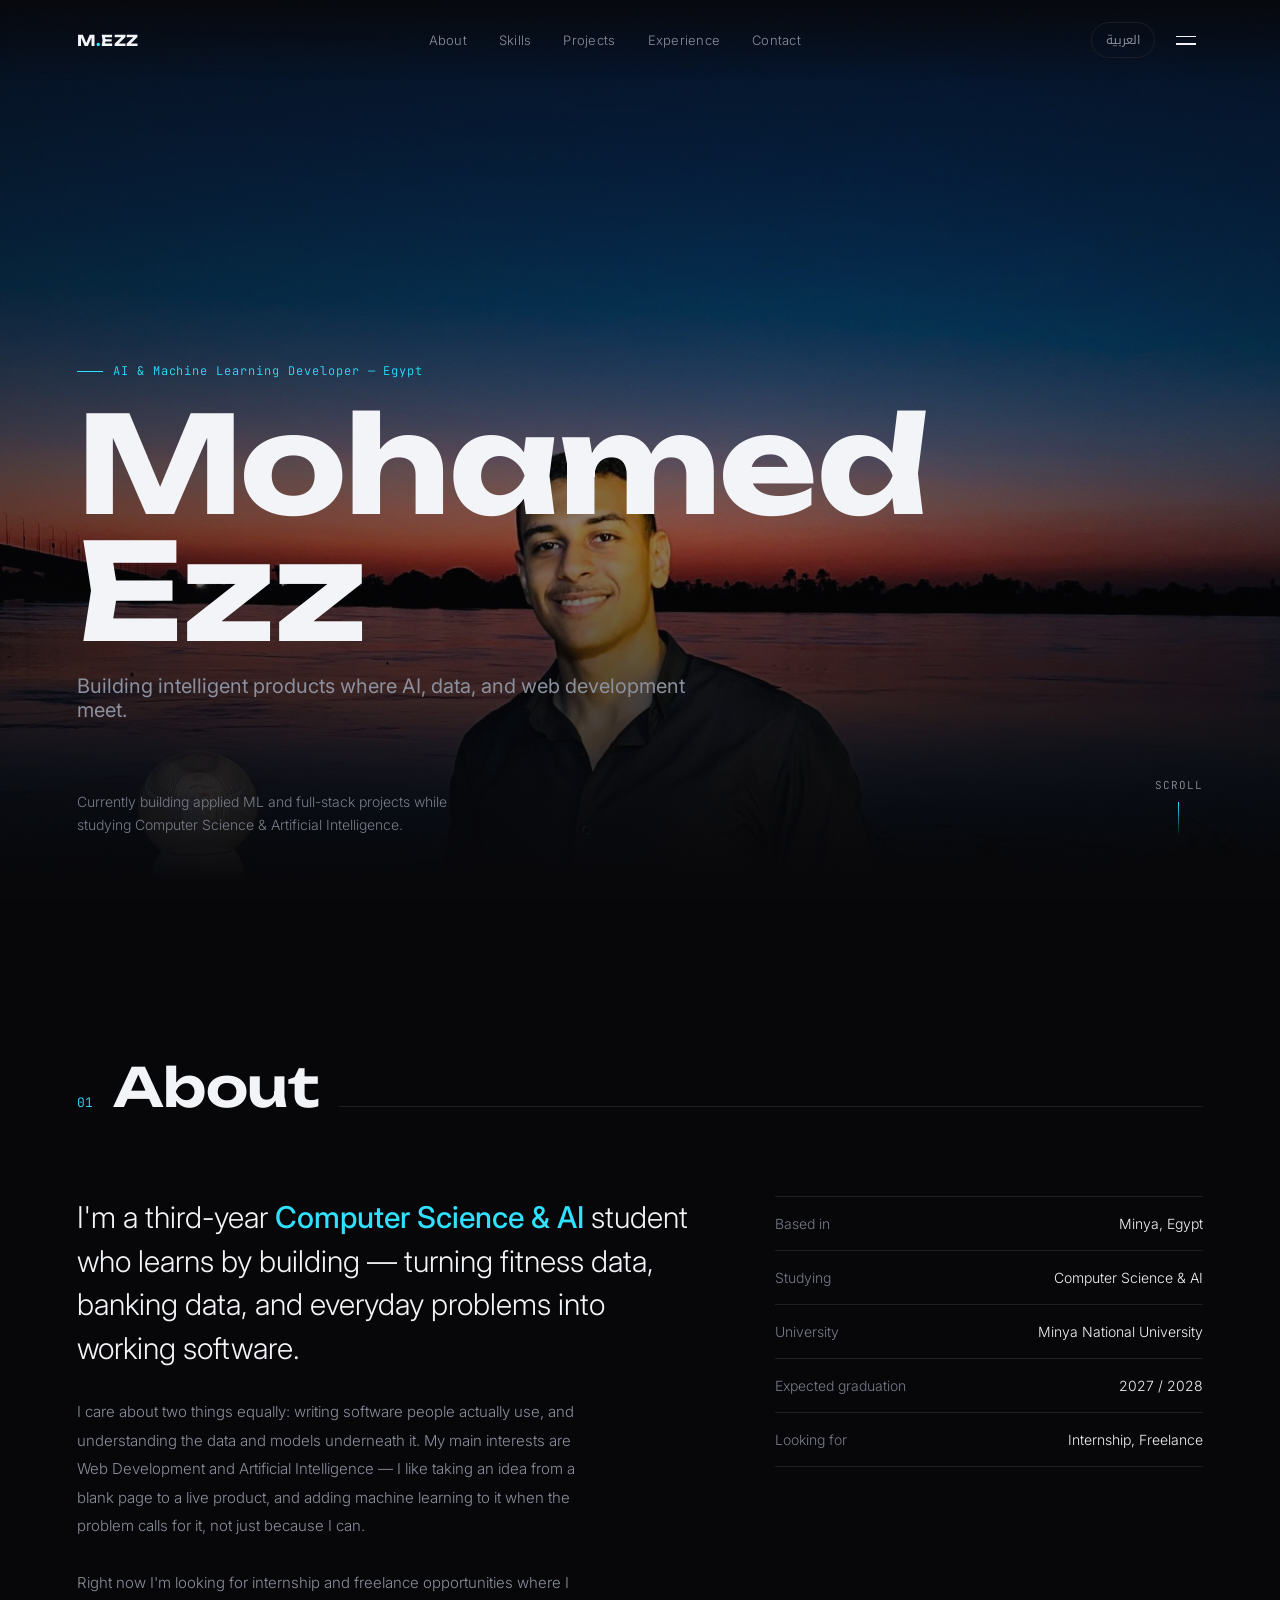
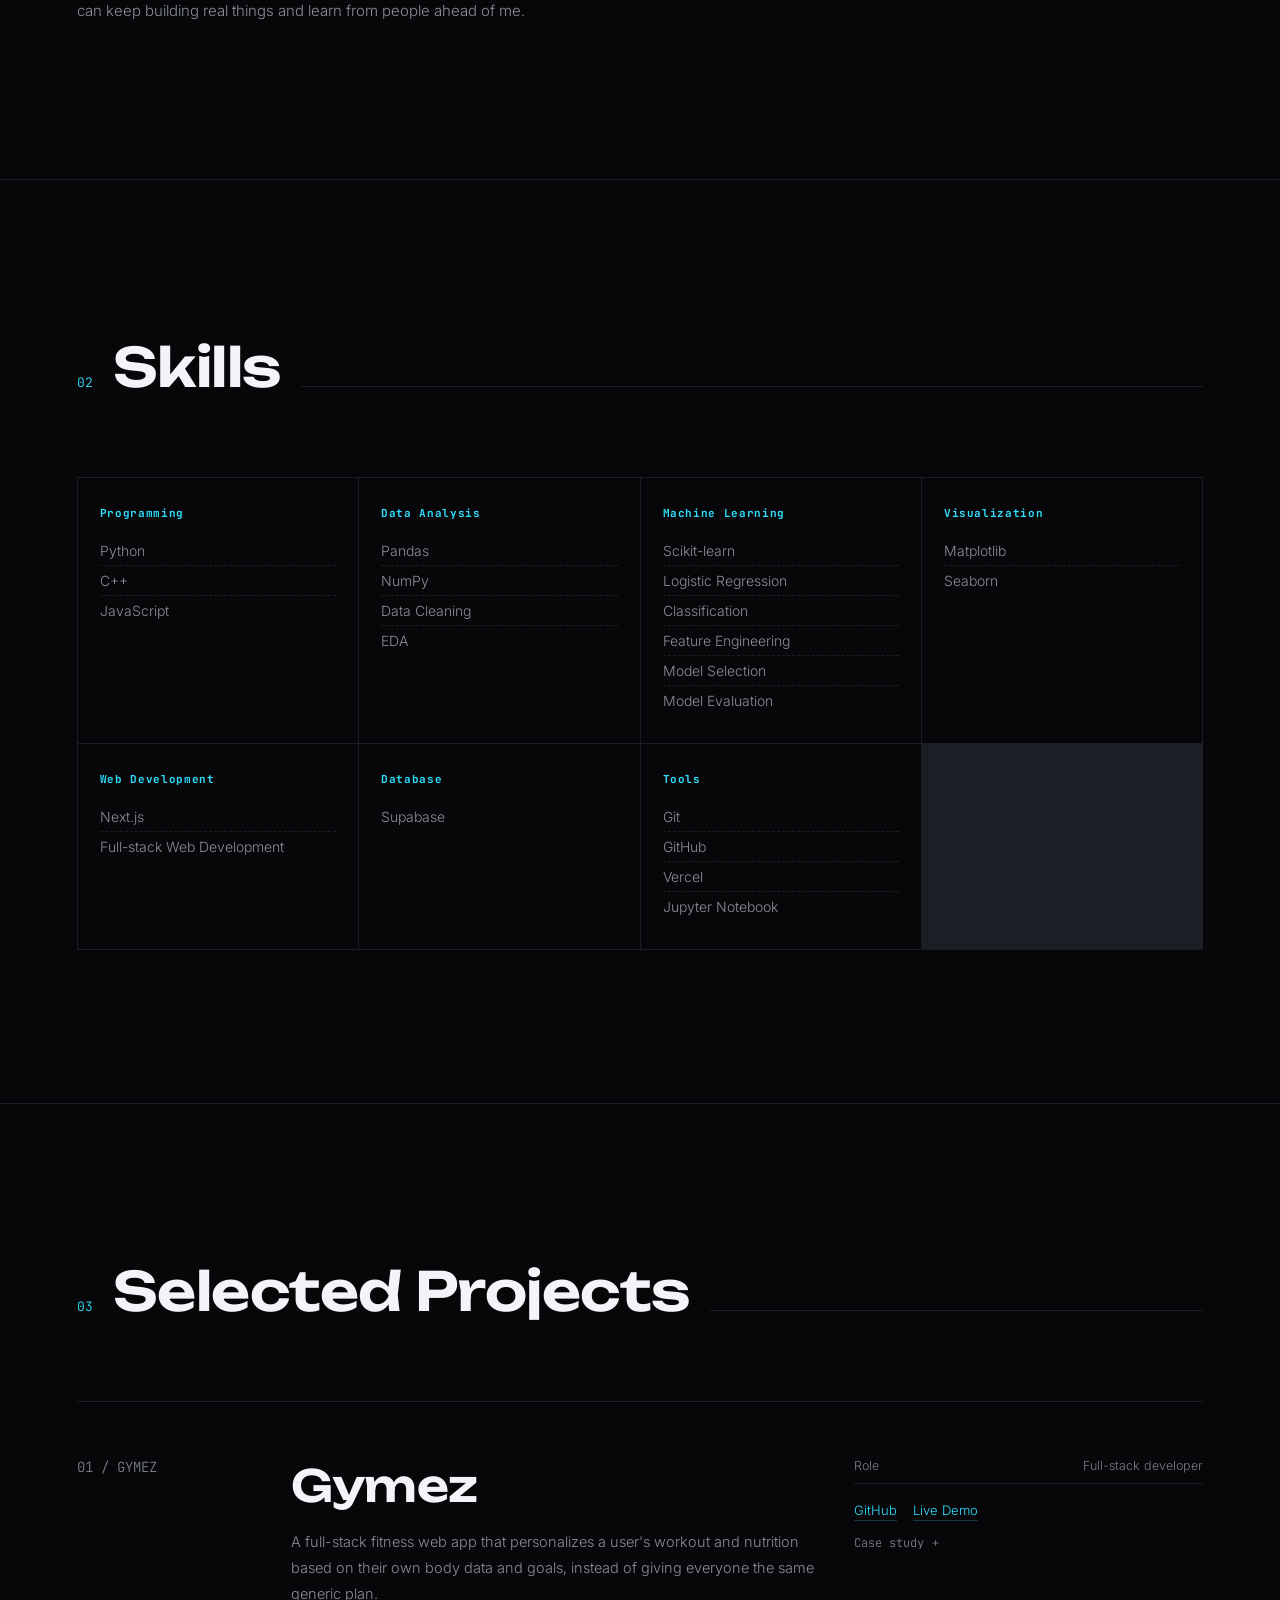
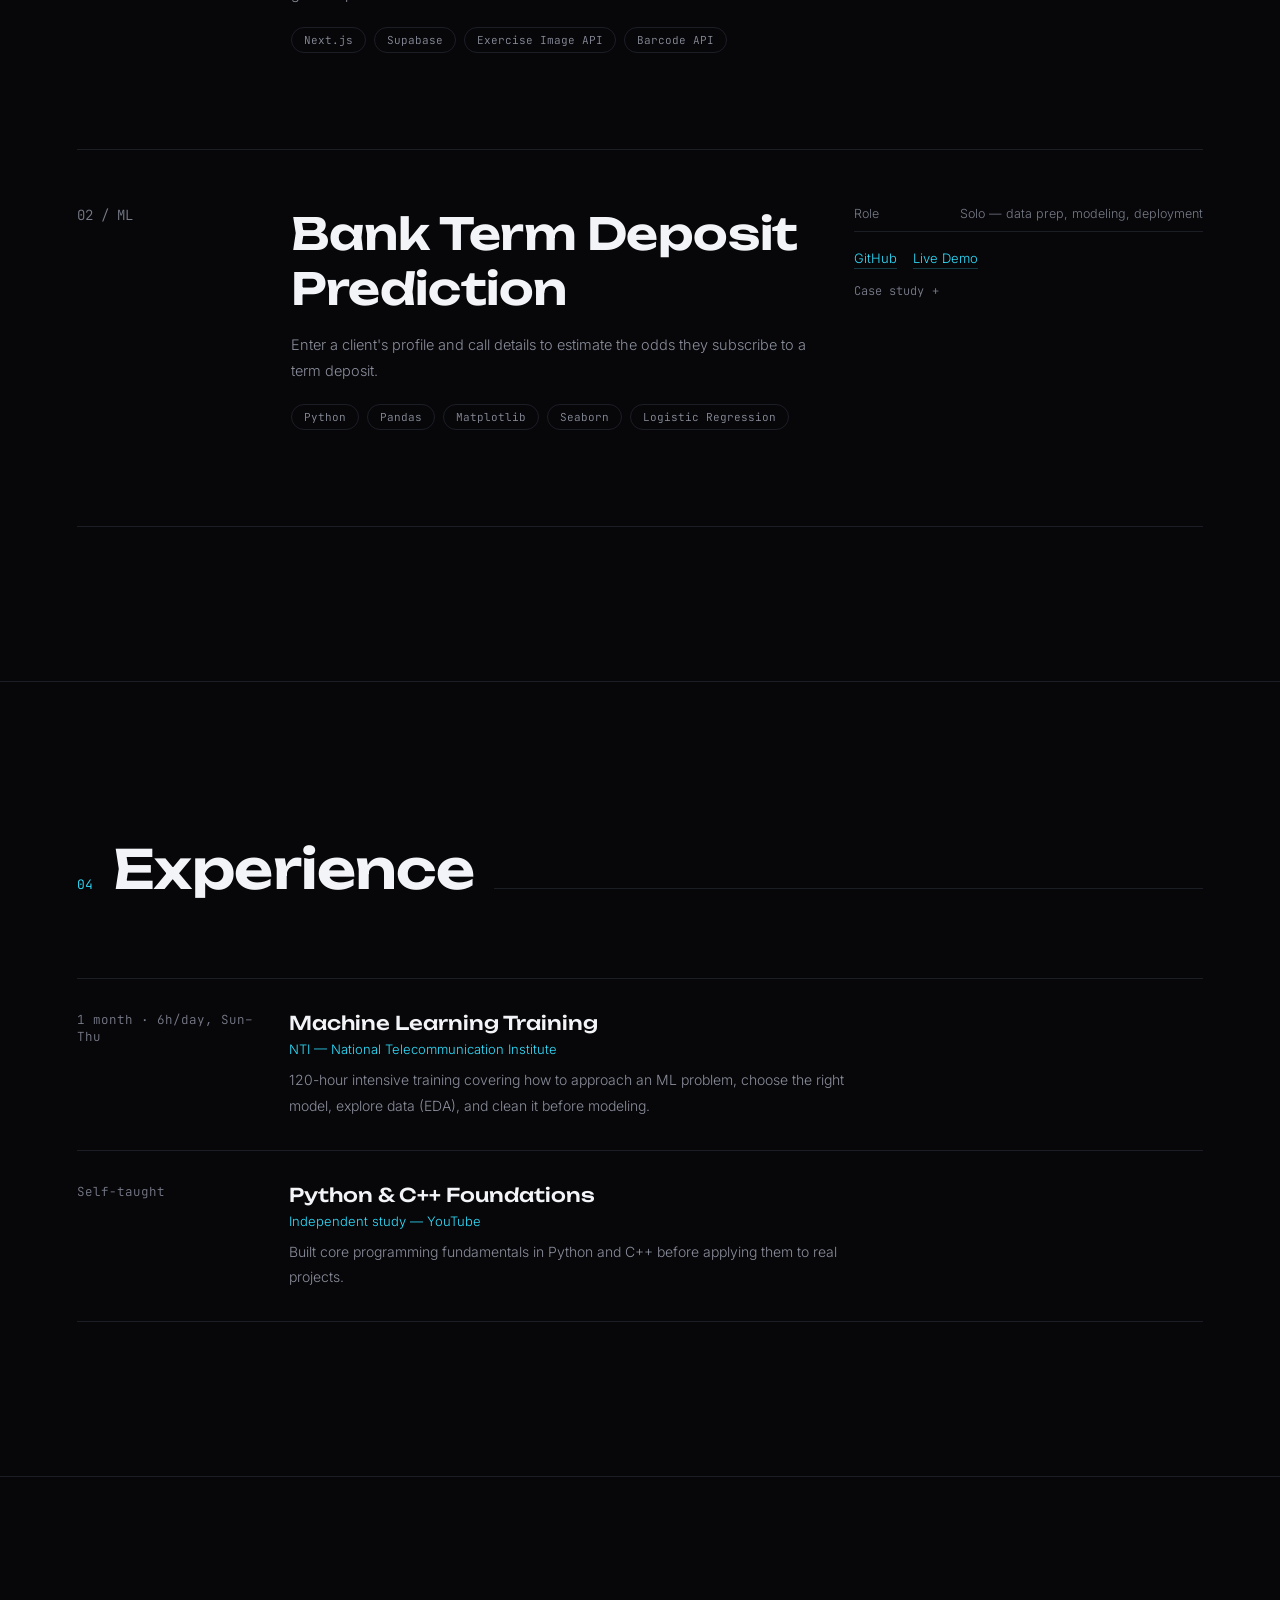
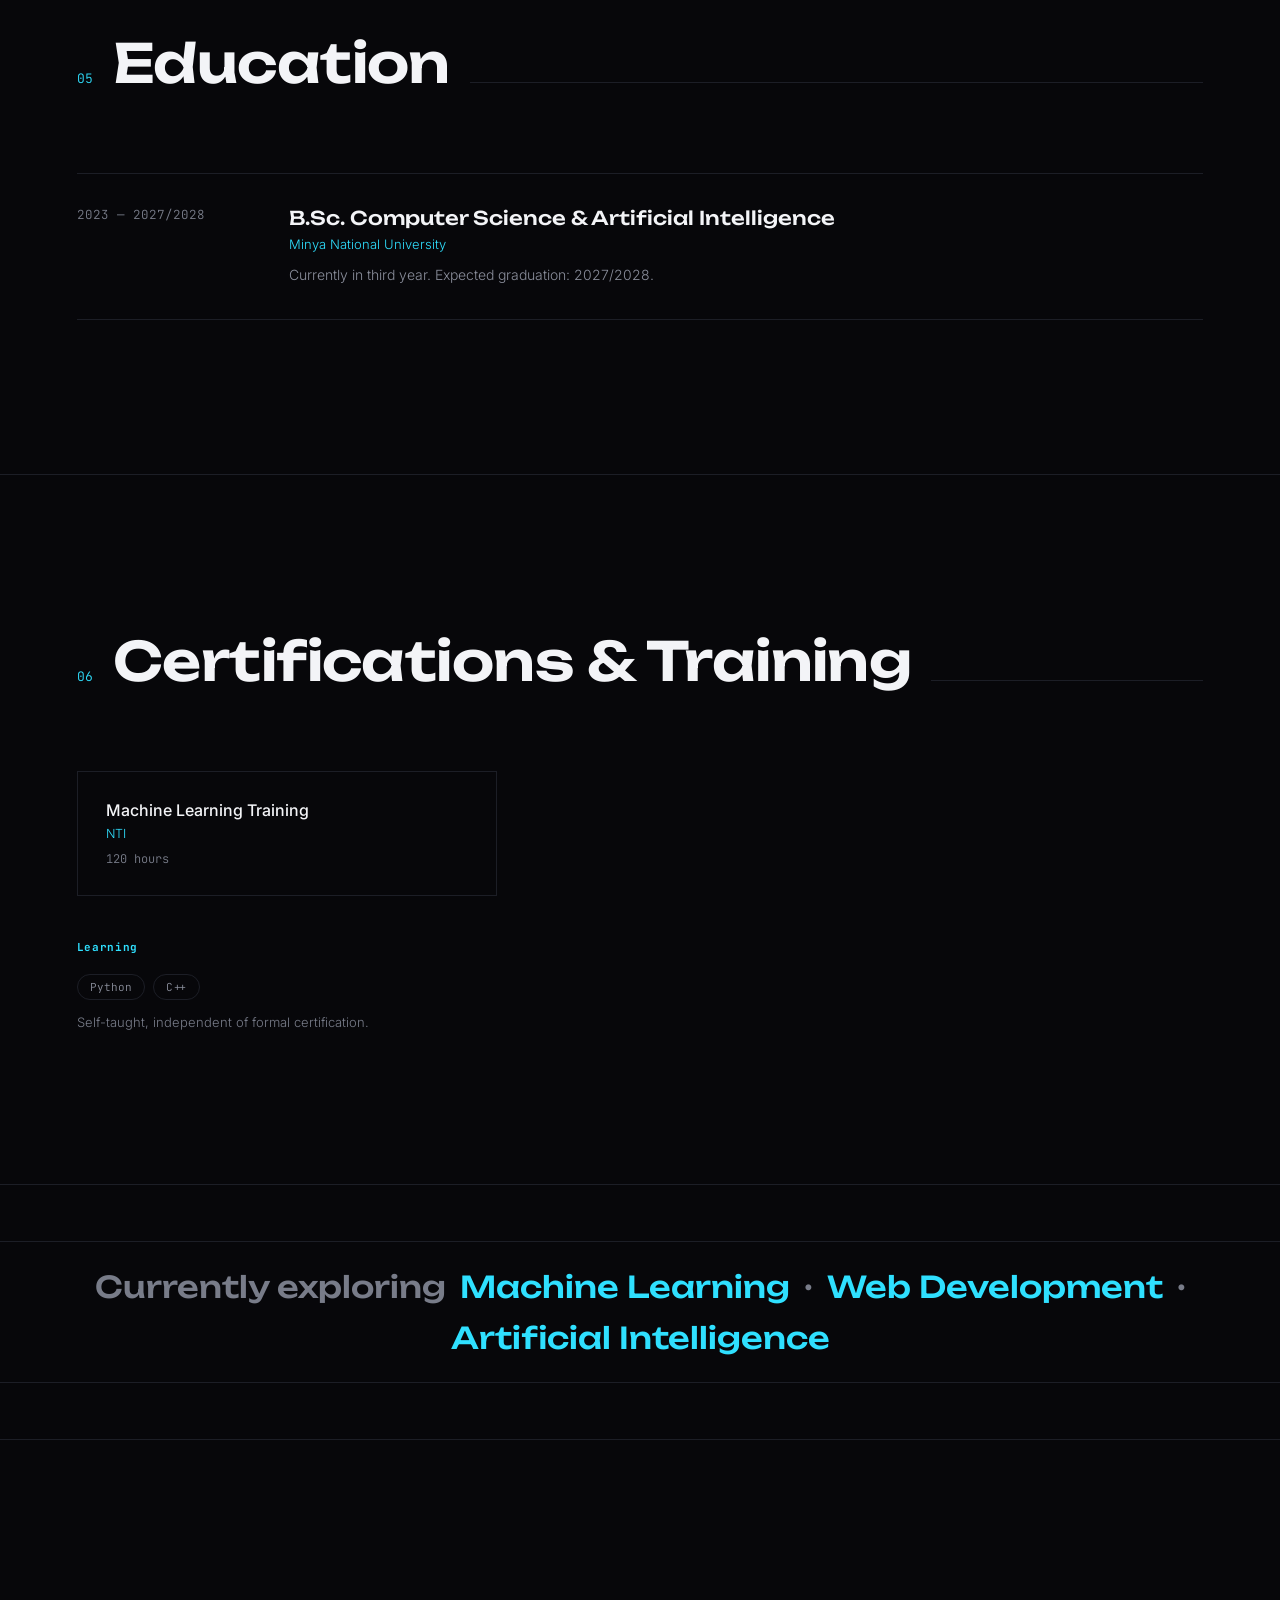
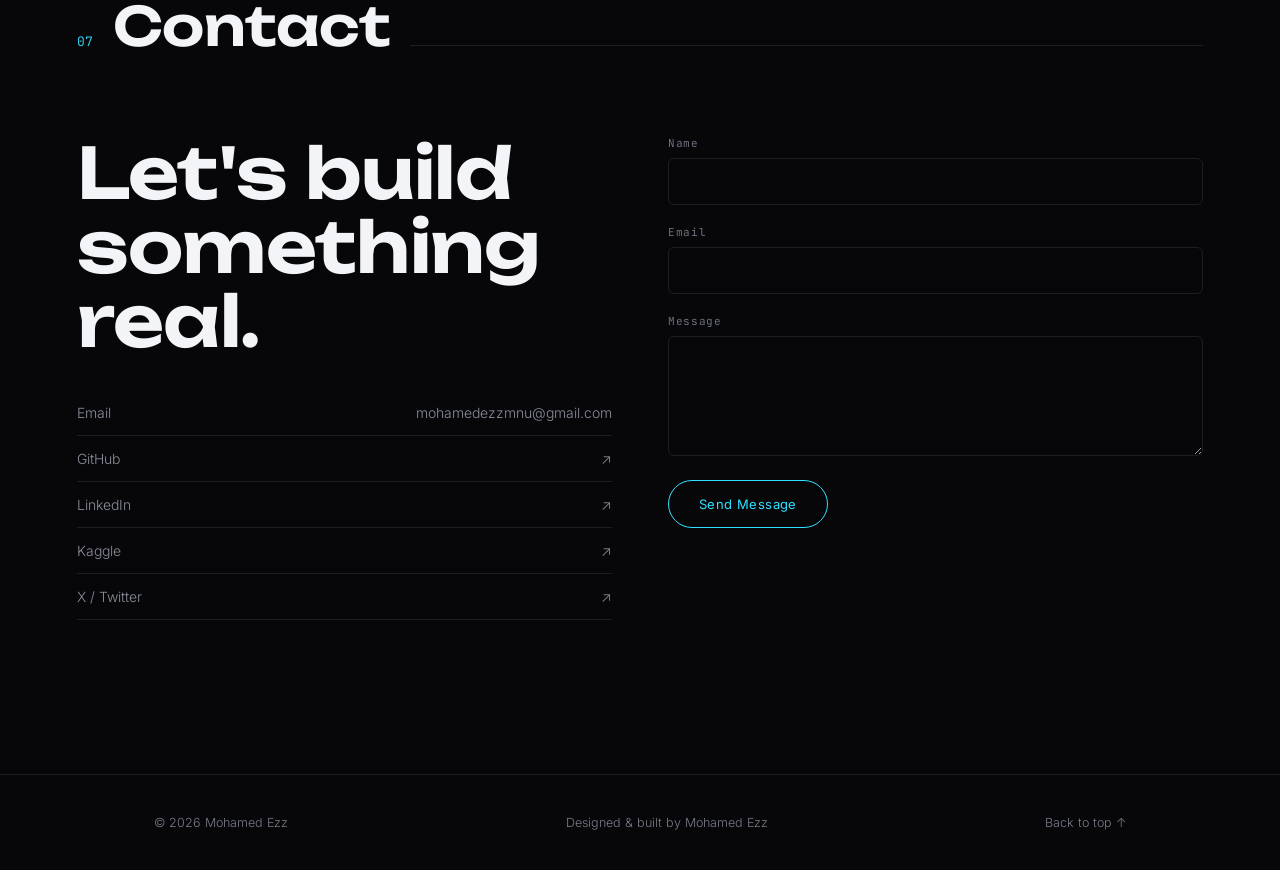
==== index.html @ 4d32f9af "polish portfolio: fix AR translations for case study labels, align project schema" ====
<!DOCTYPE html>
<html lang="en" dir="ltr">
<head>
<meta charset="UTF-8">
<meta name="viewport" content="width=device-width, initial-scale=1.0">
<title>Mohamed Ezz — AI & Machine Learning Developer</title>
<meta name="description" content="Mohamed Ezz — AI & Machine Learning Developer. Portfolio of machine learning and full-stack web projects.">

<link rel="preconnect" href="https://fonts.googleapis.com">
<link rel="preconnect" href="https://fonts.gstatic.com" crossorigin>
<link href="https://fonts.googleapis.com/css2?family=Unbounded:wght@400;500;600;700;900&family=Inter:wght@300;400;500;600&family=Noto+Kufi+Arabic:wght@400;500;600;700&family=JetBrains+Mono:wght@400;500&display=swap" rel="stylesheet">

<style>
  :root{
    --bg:        #07070a;
    --bg-soft:   #0d0e13;
    --line:      #1c1e26;
    --text:      #f3f4f7;
    --text-dim:  #8b8f9c;
    --text-faint:#787c89;
    --cyan:      #2fe0ff;
    --cyan-dim:  #123842;

    --display:   'Unbounded', 'Noto Kufi Arabic', sans-serif;
    --body:      'Inter', 'Noto Kufi Arabic', sans-serif;
    --mono:      'JetBrains Mono', monospace;

    --pad: clamp(24px, 6vw, 96px);
    --maxw: 1360px;
  }

  *{margin:0;padding:0;box-sizing:border-box;}
  html{scroll-behavior:smooth;overflow-x:hidden;width:100%;}
  html[dir="rtl"] body{font-family:'Noto Kufi Arabic', var(--body);}

  body{
    background:var(--bg);
    color:var(--text);
    font-family:var(--body);
    font-weight:300;
    overflow-x:hidden;
    width:100%;
    -webkit-font-smoothing:antialiased;
  }

  ::selection{background:var(--cyan);color:#000;}

  :focus-visible{outline:2px solid var(--cyan);outline-offset:3px;border-radius:2px;}
  a:focus-visible, button:focus-visible{outline:2px solid var(--cyan);outline-offset:3px;}

  h1,h2,h3,h4,h5{overflow-wrap:break-word;word-break:break-word;}

  .grain{
    position:fixed;inset:0;pointer-events:none;z-index:500;
    opacity:.035;mix-blend-mode:overlay;
    background-image:url("data:image/svg+xml,%3Csvg xmlns='http://www.w3.org/2000/svg' width='120' height='120'%3E%3Cfilter id='n'%3E%3CfeTurbulence type='fractalNoise' baseFrequency='0.9' numOctaves='2' stitchTiles='stitch'/%3E%3C/filter%3E%3Crect width='100%25' height='100%25' filter='url(%23n)'/%3E%3C/svg%3E");
  }

  a{color:inherit;text-decoration:none;}
  ul{list-style:none;}
  img{display:block;max-width:100%;}
  button{font-family:inherit;background:none;border:none;color:inherit;cursor:pointer;}

  .wrap{max-width:var(--maxw);margin:0 auto;padding-inline:var(--pad);}

  [data-reveal]{opacity:0;transform:translateY(28px);transition:opacity .9s cubic-bezier(.16,.84,.44,1),transform .9s cubic-bezier(.16,.84,.44,1);}
  [data-reveal].is-visible{opacity:1;transform:translateY(0);}
  [data-reveal="stagger"] > *{opacity:0;transform:translateY(24px);transition:opacity .7s cubic-bezier(.16,.84,.44,1),transform .7s cubic-bezier(.16,.84,.44,1);}
  [data-reveal="stagger"].is-visible > *{opacity:1;transform:translateY(0);}

  @media (prefers-reduced-motion:reduce){
    [data-reveal],[data-reveal] > *{transition:none !important;opacity:1 !important;transform:none !important;}
    html{scroll-behavior:auto;}
  }

  header.nav{
    position:fixed;top:0;left:0;right:0;z-index:400;
    display:flex;align-items:center;justify-content:space-between;
    padding:22px var(--pad);
    background:linear-gradient(to bottom, rgba(7,7,10,.85), transparent);
    backdrop-filter:blur(6px);
  }
  .nav-mark{font-family:var(--display);font-weight:700;font-size:15px;letter-spacing:.02em;}
  .nav-mark span{color:var(--cyan);}
  .nav-links{display:none;gap:32px;align-items:center;}
  .nav-links a{font-size:13px;color:var(--text-dim);letter-spacing:.02em;transition:color .3s;}
  .nav-links a:hover{color:var(--text);}
  .nav-right{display:flex;align-items:center;gap:14px;}
  .lang-toggle{
    border:1px solid var(--line);border-radius:100px;padding:6px 14px;
    font-size:12px;color:var(--text-dim);transition:.3s;
    white-space:nowrap;flex-shrink:0;
  }
  .lang-toggle:hover{border-color:var(--cyan);color:var(--cyan);}
  @media (min-width:860px){.nav-links{display:flex;} .menu-btn{display:none;}}

  .menu-btn{
    width:34px;height:34px;flex-shrink:0;position:relative;
    display:flex;flex-direction:column;align-items:center;justify-content:center;gap:6px;
  }
  .menu-btn span{width:20px;height:1.5px;background:var(--text);transition:transform .35s, opacity .35s;}
  .menu-btn[aria-expanded="true"] span:first-child{transform:translateY(3.75px) rotate(45deg);}
  .menu-btn[aria-expanded="true"] span:last-child{transform:translateY(-3.75px) rotate(-45deg);}

  .mobile-menu{
    position:fixed;inset:0;z-index:399;background:rgba(7,7,10,.98);
    display:flex;align-items:center;justify-content:center;
    opacity:0;visibility:hidden;transform:translateY(-8px);
    transition:opacity .4s cubic-bezier(.16,.84,.44,1), transform .4s cubic-bezier(.16,.84,.44,1), visibility 0s .4s;
  }
  .mobile-menu.is-open{opacity:1;visibility:visible;transform:translateY(0);transition:opacity .4s cubic-bezier(.16,.84,.44,1), transform .4s cubic-bezier(.16,.84,.44,1);}
  .mobile-menu nav{display:flex;flex-direction:column;align-items:center;gap:28px;}
  .mobile-menu nav a{font-family:var(--display);font-size:clamp(26px,7vw,40px);font-weight:600;color:var(--text);}
  .mobile-menu nav a:hover{color:var(--cyan);}
  @media (min-width:860px){.mobile-menu{display:none;}}

  .hero{
    min-height:100svh;position:relative;
    display:flex;flex-direction:column;justify-content:flex-end;
    padding:0 var(--pad) 64px;
    overflow:hidden;
  }
  .hero-photo{position:absolute;inset:0;z-index:0;}
  .hero-photo img{
    width:100%;height:100%;object-fit:cover;object-position:center 20%;
    filter:saturate(.95) brightness(.74);
  }
  .hero-photo::after{
    content:"";position:absolute;inset:0;
    background:
      linear-gradient(to top, var(--bg) 2%, rgba(7,7,10,.22) 40%, rgba(7,7,10,.58) 100%),
      linear-gradient(120deg, rgba(7,7,10,.4), rgba(7,7,10,.05) 55%);
  }
  .hero-content{position:relative;z-index:2;}
  .hero-eyebrow{
    font-family:var(--mono);font-size:12px;color:var(--cyan);
    letter-spacing:.08em;margin-bottom:22px;display:flex;align-items:center;gap:10px;
  }
  .hero-eyebrow::before{content:"";width:26px;height:1px;background:var(--cyan);}
  h1.hero-name{
    font-family:var(--display);font-weight:700;
    font-size:clamp(52px, 10.5vw, 148px);
    line-height:.94;letter-spacing:-.01em;
    overflow:hidden;
  }
  h1.hero-name .line{display:block;overflow:hidden;}
  h1.hero-name .line span{display:inline-block;transform:translateY(110%);transition:transform 1s cubic-bezier(.16,.84,.44,1);}
  .hero.loaded h1.hero-name .line span{transform:translateY(0);}
  h1.hero-name .line:nth-child(2) span{transition-delay:.08s;}

  .hero-role{
    font-size:clamp(15px,2vw,20px);color:var(--text-dim);margin-top:20px;
    max-width:640px;font-weight:400;
  }
  .hero-role strong{color:var(--text);font-weight:500;}
  .hero-bottom{
    display:flex;justify-content:space-between;align-items:flex-end;
    margin-top:56px;gap:24px;flex-wrap:wrap;
  }
  .hero-tag{max-width:420px;font-size:14px;color:var(--text-faint);line-height:1.6;}
  .scroll-cue{
    display:flex;flex-direction:column;align-items:center;gap:10px;
    font-family:var(--mono);font-size:11px;color:var(--text-dim);letter-spacing:.1em;
  }
  .scroll-cue .bar{width:1px;height:34px;background:linear-gradient(var(--cyan),transparent);animation:scrollcue 1.8s ease-in-out infinite;}
  @keyframes scrollcue{0%{transform:scaleY(0);transform-origin:top;}50%{transform:scaleY(1);transform-origin:top;}51%{transform-origin:bottom;}100%{transform:scaleY(0);transform-origin:bottom;}}

  @media (max-width:640px){
    .hero{padding-bottom:40px;}
    .hero-bottom{flex-direction:column;align-items:flex-start;gap:28px;margin-top:40px;}
    .scroll-cue{flex-direction:row;align-self:flex-start;}
    .scroll-cue .bar{width:24px;height:1px;background:linear-gradient(90deg,var(--cyan),transparent);animation:scrollcue-h 1.8s ease-in-out infinite;}
    .hero-photo img{object-position:center 12%;}
  }
  @keyframes scrollcue-h{0%{transform:scaleX(0);transform-origin:left;}50%{transform:scaleX(1);transform-origin:left;}51%{transform-origin:right;}100%{transform:scaleX(0);transform-origin:right;}}

  section{position:relative;padding:clamp(80px,12vw,160px) 0;}
  .sec-head{display:flex;align-items:baseline;gap:20px;margin-bottom:clamp(40px,6vw,80px);}
  .sec-num{font-family:var(--mono);font-size:13px;color:var(--cyan);}
  .sec-title{font-family:var(--display);font-weight:600;font-size:clamp(30px,4.2vw,54px);letter-spacing:-.01em;}
  .sec-line{flex:1;height:1px;background:var(--line);}
  .divider{border-top:1px solid var(--line);}

  .about-grid{display:grid;grid-template-columns:1fr;gap:48px;}
  @media(min-width:900px){.about-grid{grid-template-columns:1.3fr .9fr;gap:80px;}}
  .about-lede{font-size:clamp(20px,2.6vw,30px);line-height:1.45;color:var(--text);font-weight:300;}
  .about-lede strong{font-weight:500;color:var(--cyan);}
  .about-body{margin-top:28px;font-size:15px;line-height:1.9;color:var(--text-dim);max-width:56ch;}
  .about-facts{display:flex;flex-direction:column;gap:0;border-top:1px solid var(--line);}
  .fact{display:flex;justify-content:space-between;padding:18px 0;border-bottom:1px solid var(--line);font-size:14px;}
  .fact .k{color:var(--text-faint);}
  .fact .v{color:var(--text);text-align:right;}

  .skills-grid{display:grid;grid-template-columns:repeat(2,1fr);gap:1px;background:var(--line);border:1px solid var(--line);}
  @media(min-width:700px){.skills-grid{grid-template-columns:repeat(4,1fr);}}
  .skill-cell{background:var(--bg);padding:28px 22px;}
  .skill-cell h4{font-family:var(--mono);font-size:11px;color:var(--cyan);letter-spacing:.06em;margin-bottom:16px;}
  .skill-cell ul li{font-size:14px;color:var(--text-dim);padding:6px 0;border-bottom:1px dashed var(--line);}
  .skill-cell ul li:last-child{border-bottom:none;}

  .project{
    display:grid;grid-template-columns:1fr;gap:28px;
    padding:56px 0;border-top:1px solid var(--line);
    cursor:pointer;
  }
  .project:last-child{border-bottom:1px solid var(--line);}
  @media(min-width:900px){.project{grid-template-columns:.5fr 1.5fr 1fr;gap:40px;align-items:start;}}
  .project-index{font-family:var(--mono);font-size:14px;color:var(--text-faint);}
  .project-main h3{
    font-family:var(--display);font-weight:600;font-size:clamp(26px,3.6vw,44px);
    letter-spacing:-.01em;transition:color .3s;
  }
  .project:hover .project-main h3{color:var(--cyan);}
  .project-desc{margin-top:16px;font-size:14.5px;line-height:1.8;color:var(--text-dim);max-width:60ch;}
  .project-tags{display:flex;flex-wrap:wrap;gap:8px;margin-top:20px;}
  .tag{font-family:var(--mono);font-size:11px;color:var(--text-dim);border:1px solid var(--line);border-radius:100px;padding:5px 12px;}
  .project-side{display:flex;flex-direction:column;gap:14px;}
  .project-links{display:flex;gap:16px;margin-top:4px;}
  .project-links a{font-size:13px;color:var(--cyan);border-bottom:1px solid var(--cyan-dim);padding-bottom:2px;transition:.3s;}
  .project-links a:hover{border-color:var(--cyan);}
  .project-meta-row{display:flex;justify-content:space-between;font-size:12.5px;color:var(--text-faint);border-bottom:1px solid var(--line);padding-bottom:10px;}
  .project-open{font-family:var(--mono);font-size:12px;color:var(--text-faint);display:flex;align-items:center;gap:8px;}
  .project:hover .project-open{color:var(--cyan);}
  .project-open .plus{transition:transform .3s;}
  .project.is-open .project-open .plus{transform:rotate(45deg);}

  .case-study{grid-column:1 / -1;overflow:hidden;max-height:0;transition:max-height .6s cubic-bezier(.16,.84,.44,1);}
  .project.is-open .case-study{max-height:1600px;}
  .case-inner{padding-top:36px;display:grid;grid-template-columns:1fr;gap:28px;border-top:1px solid var(--line);margin-top:36px;}
  @media(min-width:760px){.case-inner{grid-template-columns:repeat(2,1fr);gap:40px;}}
  .case-block h5{font-family:var(--mono);font-size:11px;color:var(--cyan);letter-spacing:.06em;margin-bottom:10px;}
  .case-block p{font-size:14px;line-height:1.8;color:var(--text-dim);}

  .timeline{border-top:1px solid var(--line);}
  .t-item{display:grid;grid-template-columns:1fr;gap:8px;padding:32px 0;border-bottom:1px solid var(--line);}
  @media(min-width:760px){.t-item{grid-template-columns:180px 1fr;gap:32px;}}
  .t-date{font-family:var(--mono);font-size:12.5px;color:var(--text-faint);}
  .t-role{font-family:var(--display);font-size:19px;font-weight:500;margin-bottom:6px;}
  .t-org{font-size:13px;color:var(--cyan);margin-bottom:10px;}
  .t-desc{font-size:14px;color:var(--text-dim);line-height:1.8;max-width:62ch;}

  .certs{display:grid;grid-template-columns:1fr;gap:1px;background:var(--line);border:1px solid var(--line);max-width:420px;}
  .cert{background:var(--bg);padding:28px;}
  .cert h4{font-size:16px;font-weight:500;margin-bottom:6px;}
  .cert .org{font-size:12.5px;color:var(--cyan);}
  .cert .meta{font-size:12px;color:var(--text-faint);margin-top:10px;font-family:var(--mono);}

  .learning-block{margin-top:44px;}
  .learning-block h4{font-family:var(--mono);font-size:11px;color:var(--cyan);letter-spacing:.06em;margin-bottom:16px;}
  .learning-note{font-size:13px;color:var(--text-faint);margin-top:14px;}

  .exploring-line{
    border-top:1px solid var(--line);border-bottom:1px solid var(--line);
    padding:26px var(--pad);display:flex;flex-wrap:wrap;justify-content:center;
    align-items:center;gap:14px;text-align:center;
  }
  .exploring-line span{font-family:var(--display);font-size:clamp(18px,2.6vw,30px);color:var(--text-faint);font-weight:500;}
  .exploring-line span.hi{color:var(--cyan);}
  .exploring-line span.dot{color:var(--text-faint);}

  .contact-grid{display:grid;grid-template-columns:1fr;gap:56px;}
  @media(min-width:900px){.contact-grid{grid-template-columns:1fr 1fr;}}
  .contact-cta{font-family:var(--display);font-weight:600;font-size:clamp(34px,5.5vw,72px);line-height:1.05;letter-spacing:-.01em;}
  .contact-links{display:flex;flex-direction:column;gap:0;margin-top:32px;}
  .contact-links a{display:flex;justify-content:space-between;padding:14px 0;border-bottom:1px solid var(--line);font-size:14px;color:var(--text-dim);transition:.3s;}
  .contact-links a:hover{color:var(--cyan);}

  .form-group{margin-bottom:20px;}
  .form-group label{display:block;font-family:var(--mono);font-size:11px;color:var(--text-faint);letter-spacing:.06em;margin-bottom:8px;}
  .form-group input, .form-group textarea{
    width:100%;background:transparent;border:1px solid var(--line);border-radius:6px;
    padding:14px 16px;color:var(--text);font-family:var(--body);font-size:14px;
    transition:border-color .3s;
  }
  .form-group input:focus, .form-group textarea:focus{outline:none;border-color:var(--cyan);}
  .form-group textarea{resize:vertical;min-height:120px;}
  .btn-magnetic{
    position:relative;display:inline-flex;align-items:center;gap:10px;
    padding:15px 30px;border:1px solid var(--cyan);border-radius:100px;
    color:var(--cyan);font-size:13px;letter-spacing:.03em;overflow:hidden;
    transition:color .3s;
  }
  .btn-magnetic::before{
    content:"";position:absolute;inset:0;background:var(--cyan);
    transform:translateY(101%);transition:transform .35s cubic-bezier(.16,.84,.44,1);z-index:-1;
  }
  .btn-magnetic:hover{color:#000;}
  .btn-magnetic:hover::before{transform:translateY(0);}
  .form-note{font-size:12px;color:var(--text-faint);margin-top:14px;opacity:.75;font-style:italic;}

  footer{padding:40px var(--pad);border-top:1px solid var(--line);}
  .footer-row{display:flex;flex-wrap:wrap;justify-content:space-between;gap:16px;font-size:12.5px;color:var(--text-faint);}
  .footer-row a{color:var(--text-faint);transition:.3s;}
  .footer-row a:hover{color:var(--cyan);}

  [dir="rtl"] .fact .v{text-align:left;}
</style>
</head>
<body>

<div class="grain"></div>

<header class="nav">
  <div class="nav-mark">M<span>.</span>EZZ</div>
  <nav class="nav-links">
    <a href="#about" data-i18n="nav.about">About</a>
    <a href="#skills" data-i18n="nav.skills">Skills</a>
    <a href="#projects" data-i18n="nav.projects">Projects</a>
    <a href="#experience" data-i18n="nav.experience">Experience</a>
    <a href="#contact" data-i18n="nav.contact">Contact</a>
  </nav>
  <div class="nav-right">
    <button class="lang-toggle" id="langToggle" aria-label="Switch language">العربية</button>
    <button class="menu-btn" id="menuBtn" aria-label="Open menu" aria-expanded="false" aria-controls="mobileMenu">
      <span></span><span></span>
    </button>
  </div>
</header>

<div class="mobile-menu" id="mobileMenu">
  <nav>
    <a href="#about" data-i18n="nav.about">About</a>
    <a href="#skills" data-i18n="nav.skills">Skills</a>
    <a href="#projects" data-i18n="nav.projects">Projects</a>
    <a href="#experience" data-i18n="nav.experience">Experience</a>
    <a href="#contact" data-i18n="nav.contact">Contact</a>
  </nav>
</div>

<section class="hero" id="hero">
  <div class="hero-photo"><img src="assets/mohamed.jpg" alt="Mohamed Ezz"></div>
  <div class="hero-content">
    <div class="hero-eyebrow" data-i18n="hero.eyebrow">AI & Machine Learning Developer — Egypt</div>
    <h1 class="hero-name">
      <span class="line"><span data-i18n="hero.name1">Mohamed</span></span>
      <span class="line"><span data-i18n="hero.name2">Ezz</span></span>
    </h1>
    <p class="hero-role" data-i18n="hero.role">Building intelligent products where AI, data, and web development meet.</p>
    <div class="hero-bottom">
      <p class="hero-tag" data-i18n="hero.tag">Currently building applied ML and full-stack projects while studying Computer Science & Artificial Intelligence.</p>
      <div class="scroll-cue"><span data-i18n="hero.scroll">SCROLL</span><div class="bar"></div></div>
    </div>
  </div>
</section>

<section id="about">
  <div class="wrap">
    <div class="sec-head" data-reveal>
      <span class="sec-num">01</span>
      <h2 class="sec-title" data-i18n="about.title">About</h2>
      <div class="sec-line"></div>
    </div>
    <div class="about-grid">
      <div data-reveal>
        <p class="about-lede" data-i18n="about.lede">I'm a third-year <strong>Computer Science & AI</strong> student who learns by building — turning fitness data, banking data, and everyday problems into working software.</p>
        <p class="about-body" data-i18n="about.body">I care about two things equally: writing software people actually use, and understanding the data and models underneath it. My main interests are Web Development and Artificial Intelligence — I like taking an idea from a blank page to a live product, and adding machine learning to it when the problem calls for it, not just because I can.</p>
        <p class="about-body" data-i18n="about.body2">Right now I'm looking for internship and freelance opportunities where I can keep building real things and learn from people ahead of me.</p>
      </div>
      <div data-reveal>
        <div class="about-facts">
          <div class="fact"><span class="k" data-i18n="about.f1k">Based in</span><span class="v">Minya, Egypt</span></div>
          <div class="fact"><span class="k" data-i18n="about.f2k">Studying</span><span class="v" data-i18n="about.f2v">Computer Science & AI</span></div>
          <div class="fact"><span class="k" data-i18n="about.f3k">University</span><span class="v" data-i18n="about.f3v">Minya National University</span></div>
          <div class="fact"><span class="k" data-i18n="about.f4k">Expected graduation</span><span class="v">2027 / 2028</span></div>
          <div class="fact"><span class="k" data-i18n="about.f5k">Looking for</span><span class="v" data-i18n="about.f5v">Internship, Freelance</span></div>
        </div>
      </div>
    </div>
  </div>
</section>

<section id="skills" class="divider">
  <div class="wrap">
    <div class="sec-head" data-reveal>
      <span class="sec-num">02</span>
      <h2 class="sec-title" data-i18n="skills.title">Skills</h2>
      <div class="sec-line"></div>
    </div>
    <div class="skills-grid" data-reveal="stagger">
      <div class="skill-cell"><h4 data-i18n="skills.programming">Programming</h4><ul><li>Python</li><li>C++</li><li>JavaScript</li></ul></div>
      <div class="skill-cell"><h4 data-i18n="skills.dataanalysis">Data Analysis</h4><ul><li>Pandas</li><li>NumPy</li><li>Data Cleaning</li><li>EDA</li></ul></div>
      <div class="skill-cell"><h4 data-i18n="skills.ml">Machine Learning</h4><ul><li>Scikit-learn</li><li>Logistic Regression</li><li>Classification</li><li>Feature Engineering</li><li>Model Selection</li><li>Model Evaluation</li></ul></div>
      <div class="skill-cell"><h4 data-i18n="skills.viz">Visualization</h4><ul><li>Matplotlib</li><li>Seaborn</li></ul></div>
      <div class="skill-cell"><h4 data-i18n="skills.web">Web Development</h4><ul><li>Next.js</li><li data-i18n="skills.fullstack">Full-stack Web Development</li></ul></div>
      <div class="skill-cell"><h4 data-i18n="skills.db">Database</h4><ul><li>Supabase</li></ul></div>
      <div class="skill-cell"><h4 data-i18n="skills.tools">Tools</h4><ul><li>Git</li><li>GitHub</li><li>Vercel</li><li>Jupyter Notebook</li></ul></div>
    </div>
  </div>
</section>

<section id="projects" class="divider">
  <div class="wrap">
    <div class="sec-head" data-reveal>
      <span class="sec-num">03</span>
      <h2 class="sec-title" data-i18n="projects.title">Selected Projects</h2>
      <div class="sec-line"></div>
    </div>

    <div class="project" data-reveal data-project="gymez" role="button" tabindex="0" aria-expanded="false" aria-controls="case-gymez">
      <div class="project-index">01 / GYMEZ</div>
      <div class="project-main">
        <h3>Gymez</h3>
        <p class="project-desc" data-i18n="p.gymez.desc">A full-stack fitness web app that personalizes a user's workout and nutrition based on their own body data and goals, instead of giving everyone the same generic plan.</p>
        <div class="project-tags">
          <span class="tag">Next.js</span>
          <span class="tag">Supabase</span>
          <span class="tag">Exercise Image API</span>
          <span class="tag">Barcode API</span>
        </div>
      </div>
      <div class="project-side">
        <div class="project-meta-row"><span data-i18n="p.role">Role</span><span data-i18n="p.gymez.role">Full-stack developer</span></div>
        <div class="project-links">
          <a href="https://github.com/mohamedezzmnu/GYMZ.git" target="_blank" rel="noopener">GitHub</a>
          <a href="https://gymez.vercel.app/" target="_blank" rel="noopener" data-i18n="p.live">Live Demo</a>
        </div>
        <div class="project-open"><span data-i18n="p.details">Case study</span><span class="plus">+</span></div>
      </div>
      <div class="case-study" id="case-gymez">
        <div class="case-inner">
          <div class="case-block"><h5 data-i18n="cs.problem">Problem</h5><p data-i18n="p.gymez.problem">People starting a fitness journey usually get one-size-fits-all plans that ignore their current condition, goals, and lifestyle.</p></div>
          <div class="case-block"><h5 data-i18n="cs.approach">Approach</h5><p data-i18n="p.gymez.approach">Built as a rule-based system (no ML model): user data drives personalized workout and nutrition logic, with weight tracking and progress charts.</p></div>
          <div class="case-block"><h5 data-i18n="cs.built">What I Built</h5><p data-i18n="p.gymez.features">User onboarding, weight tracking, personalized workout plans, nutrition/diet system, and visual progress charts.</p></div>
          <div class="case-block"><h5 data-i18n="cs.stack">Technologies</h5><p data-i18n="p.gymez.stack">Next.js for the full-stack app, Supabase as the database, plus a third-party API for exercise images and a barcode API for food lookup.</p></div>
        </div>
      </div>
    </div>

    <div class="project" data-reveal data-project="bank" role="button" tabindex="0" aria-expanded="false" aria-controls="case-bank">
      <div class="project-index">02 / ML</div>
      <div class="project-main">
        <h3 data-i18n="p.bank.title">Bank Term Deposit Prediction</h3>
        <p class="project-desc" data-i18n="p.bank.desc">Enter a client's profile and call details to estimate the odds they subscribe to a term deposit.</p>
        <div class="project-tags">
          <span class="tag">Python</span>
          <span class="tag">Pandas</span>
          <span class="tag">Matplotlib</span>
          <span class="tag">Seaborn</span>
          <span class="tag">Logistic Regression</span>
        </div>
      </div>
      <div class="project-side">
        <div class="project-meta-row"><span data-i18n="p.role">Role</span><span data-i18n="p.bank.role">Solo — data prep, modeling, deployment</span></div>
        <div class="project-links">
          <a href="https://github.com/mohamedezzmnu/bank-term-deposit-prediction.git" target="_blank" rel="noopener">GitHub</a>
          <a href="https://bank-term-deposit-prediction-gamma.vercel.app/" target="_blank" rel="noopener" data-i18n="p.live">Live Demo</a>
        </div>
        <div class="project-open"><span data-i18n="p.details">Case study</span><span class="plus">+</span></div>
      </div>
      <div class="case-study" id="case-bank">
        <div class="case-inner">
          <div class="case-block"><h5 data-i18n="cs.problem">Problem</h5><p data-i18n="p.bank.problem">Predict whether a bank client will subscribe to a term deposit based on their profile and the details of the marketing call.</p></div>
          <div class="case-block"><h5 data-i18n="cs.dataset">Dataset</h5><p data-i18n="p.bank.dataset">Bank marketing dataset sourced from Kaggle.</p></div>
          <div class="case-block"><h5 data-i18n="cs.approach">Approach</h5><p data-i18n="p.bank.model">Logistic Regression, with EDA and data cleaning done in Pandas beforehand.</p></div>
          <div class="case-block"><h5 data-i18n="cs.results">Result</h5><p data-i18n="p.bank.results">Evaluated the classification model on unseen test data using appropriate classification metrics.</p></div>
        </div>
      </div>
    </div>
  </div>
</section>

<section id="experience" class="divider">
  <div class="wrap">
    <div class="sec-head" data-reveal>
      <span class="sec-num">04</span>
      <h2 class="sec-title" data-i18n="exp.title">Experience</h2>
      <div class="sec-line"></div>
    </div>
    <div class="timeline" data-reveal="stagger">
      <div class="t-item">
        <div class="t-date" data-i18n="exp.nti.date">1 month · 6h/day, Sun–Thu</div>
        <div>
          <div class="t-role" data-i18n="exp.nti.role">Machine Learning Training</div>
          <div class="t-org">NTI — National Telecommunication Institute</div>
          <p class="t-desc" data-i18n="exp.nti.desc">120-hour intensive training covering how to approach an ML problem, choose the right model, explore data (EDA), and clean it before modeling.</p>
        </div>
      </div>
      <div class="t-item">
        <div class="t-date" data-i18n="exp.selftaught.date">Self-taught</div>
        <div>
          <div class="t-role" data-i18n="exp.selftaught.role">Python & C++ Foundations</div>
          <div class="t-org" data-i18n="exp.selftaught.org">Independent study — YouTube</div>
          <p class="t-desc" data-i18n="exp.selftaught.desc">Built core programming fundamentals in Python and C++ before applying them to real projects.</p>
        </div>
      </div>
    </div>
  </div>
</section>

<section id="education" class="divider">
  <div class="wrap">
    <div class="sec-head" data-reveal>
      <span class="sec-num">05</span>
      <h2 class="sec-title" data-i18n="edu.title">Education</h2>
      <div class="sec-line"></div>
    </div>
    <div class="timeline" data-reveal="stagger">
      <div class="t-item">
        <div class="t-date">2023 — 2027/2028</div>
        <div>
          <div class="t-role" data-i18n="edu.degree">B.Sc. Computer Science & Artificial Intelligence</div>
          <div class="t-org" data-i18n="edu.uni">Minya National University</div>
          <p class="t-desc" data-i18n="edu.status">Currently in third year. Expected graduation: 2027/2028.</p>
        </div>
      </div>
    </div>
  </div>
</section>

<section id="certifications" class="divider">
  <div class="wrap">
    <div class="sec-head" data-reveal>
      <span class="sec-num">06</span>
      <h2 class="sec-title" data-i18n="cert.title">Certifications & Training</h2>
      <div class="sec-line"></div>
    </div>
    <div class="certs" data-reveal="stagger">
      <div class="cert"><h4 data-i18n="cert.c1.name">Machine Learning Training</h4><div class="org">NTI</div><div class="meta">120 hours</div></div>
    </div>

    <div class="learning-block" data-reveal>
      <h4 data-i18n="learning.title">Learning</h4>
      <div class="project-tags">
        <span class="tag">Python</span>
        <span class="tag">C++</span>
      </div>
      <p class="learning-note" data-i18n="learning.note">Self-taught, independent of formal certification.</p>
    </div>
  </div>
</section>

<section id="exploring" class="divider" style="padding-block:56px;">
  <div class="exploring-line">
    <span data-i18n="explore.m1">Currently exploring</span>
    <span class="hi">Machine Learning</span><span class="dot">·</span>
    <span class="hi">Web Development</span><span class="dot">·</span>
    <span class="hi">Artificial Intelligence</span>
  </div>
</section>

<section id="contact" class="divider">
  <div class="wrap">
    <div class="sec-head" data-reveal>
      <span class="sec-num">07</span>
      <h2 class="sec-title" data-i18n="contact.title">Contact</h2>
      <div class="sec-line"></div>
    </div>
    <div class="contact-grid">
      <div data-reveal>
        <p class="contact-cta" data-i18n="contact.cta">Let's build<br>something real.</p>
        <div class="contact-links">
          <a href="mailto:mohamedezzmnu@gmail.com">Email <span>mohamedezzmnu@gmail.com</span></a>
          <a href="https://github.com/mohamedezzmnu" target="_blank" rel="noopener">GitHub <span>↗</span></a>
          <a href="https://www.linkedin.com/in/mohamed-ezz-45825a390" target="_blank" rel="noopener">LinkedIn <span>↗</span></a>
          <a href="https://www.kaggle.com/mohamedezzf" target="_blank" rel="noopener">Kaggle <span>↗</span></a>
          <a href="https://x.com/ezz1611" target="_blank" rel="noopener">X / Twitter <span>↗</span></a>
        </div>
      </div>
      <div data-reveal>
        <form id="contactForm" onsubmit="event.preventDefault(); document.getElementById('formStatus').style.display='block'; this.reset();">
          <div class="form-group"><label data-i18n="form.name">Name</label><input type="text" required></div>
          <div class="form-group"><label data-i18n="form.email">Email</label><input type="email" required></div>
          <div class="form-group"><label data-i18n="form.message">Message</label><textarea required></textarea></div>
          <button type="submit" class="btn-magnetic" data-i18n="form.send">Send Message</button>
          <p class="form-note" id="formStatus" style="display:none;" data-i18n="form.note">This form is a front-end demo — connect it to an email service to receive messages.</p>
        </form>
      </div>
    </div>
  </div>
</section>

<footer>
  <div class="wrap footer-row">
    <span>© 2026 Mohamed Ezz</span>
    <span data-i18n="footer.built">Designed & built by Mohamed Ezz</span>
    <a href="#hero" data-i18n="footer.top">Back to top ↑</a>
  </div>
</footer>

<script>
const translations = {
  ar: {
    "nav.about":"نبذة عني","nav.skills":"المهارات","nav.projects":"المشاريع","nav.experience":"الخبرة","nav.contact":"تواصل",
    "hero.eyebrow":"مطوّر AI و Machine Learning — مصر",
    "hero.name1":"محمد","hero.name2":"عز",
    "hero.role":"بابني منتجات ذكية في التقاء الذكاء الاصطناعي والبيانات وتطوير الويب.",
    "hero.tag":"حاليًا بشتغل على مشاريع ML وفل ستاك، وبدرس علوم الحاسب والذكاء الاصطناعي.",
    "hero.scroll":"مرّر لتحت",
    "about.title":"نبذة عني",
    "about.lede":"أنا طالب فرقة ثالثة في <strong>الحاسبات والذكاء الاصطناعي</strong>، بتعلّم عن طريق البناء الفعلي — بحوّل بيانات اللياقة، والبيانات البنكية، ومشاكل يومية لبرامج شغالة فعلًا.",
    "about.body":"بهتم بحاجتين بنفس القد: إني أكتب سوفتوير الناس بتستخدمه فعلًا، وإني أفهم البيانات والموديلات اللي وراه. أكتر اهتماماتي هي تطوير الويب والذكاء الاصطناعي.",
    "about.body2":"حاليًا بدور على فرص تدريب (Internship) وفريلانس أقدر أكمل فيها أبني حاجات حقيقية وأتعلم من ناس أكبر مني في الخبرة.",
    "about.f1k":"مقيم في","about.f2k":"بيدرس","about.f2v":"حاسبات وذكاء اصطناعي",
    "about.f3k":"الجامعة","about.f3v":"جامعة المنيا الأهلية",
    "about.f4k":"التخرج المتوقع","about.f5k":"بيدور على","about.f5v":"تدريب، فريلانس",
    "skills.title":"المهارات","skills.programming":"البرمجة","skills.dataanalysis":"تحليل البيانات",
    "skills.ml":"تعلم الآلة","skills.viz":"التصوير البياني","skills.web":"تطوير الويب","skills.db":"قاعدة البيانات","skills.tools":"أدوات",
    "skills.fullstack":"تطوير ويب متكامل",
    "projects.title":"مشاريع مختارة",
    "p.role":"الدور","p.live":"عرض حي","p.details":"دراسة الحالة",
    "p.gymez.desc":"تطبيق ويب متكامل للياقة البدنية بيخصص خطة التمرين والتغذية على حسب بيانات جسم المستخدم وأهدافه، بدل خطة عامة للجميع.",
    "p.gymez.role":"مطوّر فل ستاك",
    "p.gymez.problem":"الناس اللي بتبدأ رحلة لياقة بدنية بتاخد غالبًا خطط عامة مش بتراعي حالتهم وأهدافهم ونمط حياتهم.",
    "p.gymez.approach":"اتبنى بمنطق قواعد (بدون موديل ML): بيانات المستخدم بتوجّه منطق التمرين والتغذية، مع متابعة الوزن ورسومات بيانية للتقدم.",
    "p.gymez.stack":"Next.js للتطبيق الكامل، Supabase كقاعدة بيانات، بالإضافة لـ API خارجي لصور التمارين وAPI للباركود.",
    "p.gymez.features":"تسجيل بيانات المستخدم، متابعة الوزن، خطط تمرين مخصصة، نظام غذائي، ورسومات متابعة بصرية.",
    "p.bank.title":"التنبؤ بالودائع البنكية",
    "p.bank.desc":"بتدخل بيانات بروفايل العميل وتفاصيل المكالمة، والموديل بيقدّر احتمالية اشتراكه في وديعة لأجل.",
    "p.bank.role":"فردي — تجهيز البيانات، النمذجة، والنشر",
    "p.bank.problem":"التنبؤ بإذا كان عميل البنك هيشترك في وديعة لأجل، بناءً على بروفايله وتفاصيل مكالمة التسويق.",
    "p.bank.dataset":"بيانات تسويق بنكي من Kaggle.",
    "p.bank.model":"Logistic Regression، مع استكشاف وتنظيف البيانات باستخدام Pandas قبل النمذجة.",
    "p.bank.results":"اتقيّم الموديل على بيانات اختبار لم يرها من قبل باستخدام مقاييس تصنيف مناسبة.",
    "cs.problem":"المشكلة","cs.approach":"المنهج","cs.stack":"التقنيات","cs.built":"اللي بنيته","cs.dataset":"البيانات","cs.results":"النتيجة",
    "exp.title":"الخبرة",
    "exp.nti.date":"شهر واحد · 6 ساعات يوميًا، من الأحد للخميس",
    "exp.nti.role":"تدريب Machine Learning",
    "exp.nti.desc":"تدريب مكثف 120 ساعة غطى إزاي تفكر في مشكلة ML، تختار الموديل المناسب، تستكشف البيانات (EDA)، وتنظفها قبل النمذجة.",
    "exp.selftaught.date":"تعلّم ذاتي",
    "exp.selftaught.role":"أساسيات Python و C++",
    "exp.selftaught.org":"تعلّم ذاتي — يوتيوب",
    "exp.selftaught.desc":"بنيت أساسيات برمجية قوية في Python وC++ قبل تطبيقها في مشاريع حقيقية.",
    "edu.title":"التعليم","edu.degree":"بكالوريوس حاسبات وذكاء اصطناعي","edu.uni":"جامعة المنيا الأهلية",
    "edu.status":"حاليًا في الفرقة الثالثة. التخرج المتوقع: 2027/2028.",
    "cert.title":"الشهادات والتدريب","cert.c1.name":"تدريب Machine Learning",
    "learning.title":"التعلّم الذاتي","learning.note":"تعلّم ذاتي، بدون شهادة رسمية.",
    "explore.m1":"بستكشف حاليًا",
    "contact.title":"تواصل","contact.cta":"يلا نبني<br>حاجة حقيقية.",
    "form.name":"الاسم","form.email":"البريد الإلكتروني","form.message":"الرسالة","form.send":"إرسال الرسالة",
    "form.note":"الفورم ده واجهة تجريبية — ينفع تربطه بخدمة إيميل عشان تستقبل الرسائل فعليًا.",
    "footer.built":"تصميم وتطوير محمد عز","footer.top":"للأعلى ↑"
  }
};

let currentLang = 'en';
const originalEN = {};
document.querySelectorAll('[data-i18n]').forEach(el => {
  originalEN[el.getAttribute('data-i18n')] = el.innerHTML;
});

document.getElementById('langToggle').addEventListener('click', () => {
  currentLang = currentLang === 'en' ? 'ar' : 'en';
  document.documentElement.lang = currentLang;
  document.documentElement.dir = currentLang === 'ar' ? 'rtl' : 'ltr';
  document.getElementById('langToggle').textContent = currentLang === 'ar' ? 'English' : 'العربية';
  document.querySelectorAll('[data-i18n]').forEach(el => {
    const key = el.getAttribute('data-i18n');
    el.innerHTML = (currentLang === 'ar' && translations.ar[key]) ? translations.ar[key] : originalEN[key];
  });
});

window.addEventListener('load', () => {
  document.getElementById('hero').classList.add('loaded');
});

const revealObserver = new IntersectionObserver((entries) => {
  entries.forEach(entry => {
    if (entry.isIntersecting) {
      entry.target.classList.add('is-visible');
      revealObserver.unobserve(entry.target);
    }
  });
}, { threshold: 0.15 });
document.querySelectorAll('[data-reveal]').forEach(el => revealObserver.observe(el));

document.querySelectorAll('[data-reveal="stagger"] > *').forEach((child, i) => {
  child.style.transitionDelay = (i * 0.08) + 's';
});

function toggleProject(proj) {
  const wasOpen = proj.classList.contains('is-open');
  document.querySelectorAll('.project.is-open').forEach(p => {
    p.classList.remove('is-open');
    p.setAttribute('aria-expanded', 'false');
  });
  if (!wasOpen) {
    proj.classList.add('is-open');
    proj.setAttribute('aria-expanded', 'true');
  }
}
document.querySelectorAll('.project').forEach(proj => {
  proj.addEventListener('click', (e) => {
    if (e.target.closest('a')) return;
    toggleProject(proj);
  });
  proj.addEventListener('keydown', (e) => {
    if (e.target.closest('a')) return;
    if (e.key === 'Enter' || e.key === ' ') {
      e.preventDefault();
      toggleProject(proj);
    }
  });
});

/* Mobile menu */
const menuBtn = document.getElementById('menuBtn');
const mobileMenu = document.getElementById('mobileMenu');
function closeMenu() {
  mobileMenu.classList.remove('is-open');
  menuBtn.setAttribute('aria-expanded', 'false');
  document.body.style.overflow = '';
}
menuBtn.addEventListener('click', () => {
  const isOpen = mobileMenu.classList.toggle('is-open');
  menuBtn.setAttribute('aria-expanded', isOpen ? 'true' : 'false');
  document.body.style.overflow = isOpen ? 'hidden' : '';
});
mobileMenu.querySelectorAll('a').forEach(a => a.addEventListener('click', closeMenu));
window.addEventListener('keydown', (e) => { if (e.key === 'Escape') closeMenu(); });

document.querySelectorAll('.btn-magnetic:not(.btn-ghost)').forEach(btn => {
  btn.addEventListener('mousemove', (e) => {
    const rect = btn.getBoundingClientRect();
    const x = e.clientX - rect.left - rect.width / 2;
    const y = e.clientY - rect.top - rect.height / 2;
    btn.style.transform = `translate(${x * 0.25}px, ${y * 0.4}px)`;
  });
  btn.addEventListener('mouseleave', () => { btn.style.transform = 'translate(0,0)'; });
});
</script>

</body>
</html>
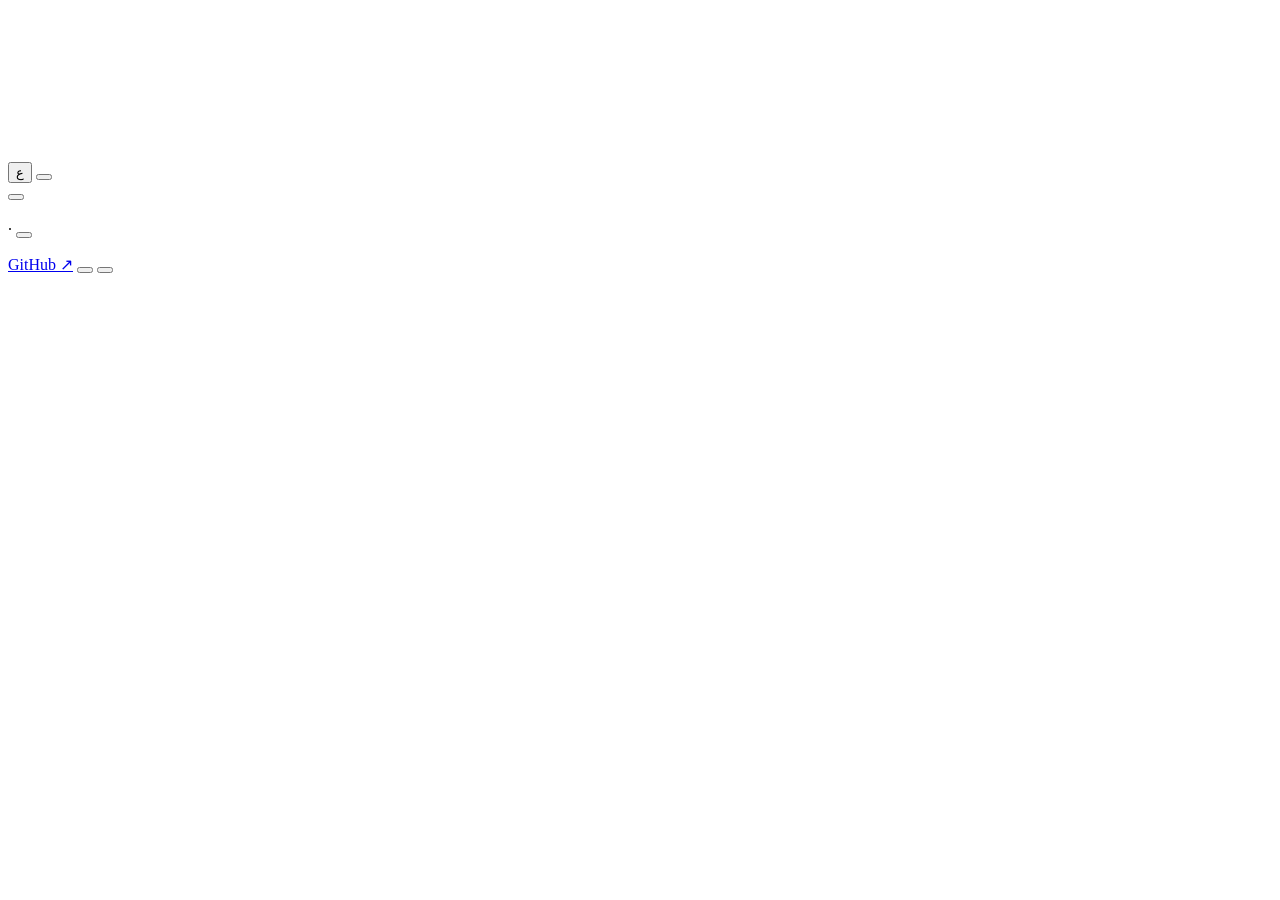
==== commit 69c12847: "Redesign portfolio: pixel-art one-screen stage, 4 tabs, EN/AR" ====
--- a/index.html
+++ b/index.html
@@ -1,723 +1,54 @@
 <!DOCTYPE html>
-<html lang="en" dir="ltr">
+<html lang="en" dir="ltr" data-palette="nile-silt" data-theme="dark">
 <head>
 <meta charset="UTF-8">
 <meta name="viewport" content="width=device-width, initial-scale=1.0">
 <title>Mohamed Ezz — AI & Machine Learning Developer</title>
 <meta name="description" content="Mohamed Ezz — AI & Machine Learning Developer. Portfolio of machine learning and full-stack web projects.">
-
 <link rel="preconnect" href="https://fonts.googleapis.com">
 <link rel="preconnect" href="https://fonts.gstatic.com" crossorigin>
-<link href="https://fonts.googleapis.com/css2?family=Unbounded:wght@400;500;600;700;900&family=Inter:wght@300;400;500;600&family=Noto+Kufi+Arabic:wght@400;500;600;700&family=JetBrains+Mono:wght@400;500&display=swap" rel="stylesheet">
-
-<style>
-  :root{
-    --bg:        #07070a;
-    --bg-soft:   #0d0e13;
-    --line:      #1c1e26;
-    --text:      #f3f4f7;
-    --text-dim:  #8b8f9c;
-    --text-faint:#787c89;
-    --cyan:      #2fe0ff;
-    --cyan-dim:  #123842;
-
-    --display:   'Unbounded', 'Noto Kufi Arabic', sans-serif;
-    --body:      'Inter', 'Noto Kufi Arabic', sans-serif;
-    --mono:      'JetBrains Mono', monospace;
-
-    --pad: clamp(24px, 6vw, 96px);
-    --maxw: 1360px;
-  }
-
-  *{margin:0;padding:0;box-sizing:border-box;}
-  html{scroll-behavior:smooth;overflow-x:hidden;width:100%;}
-  html[dir="rtl"] body{font-family:'Noto Kufi Arabic', var(--body);}
-
-  body{
-    background:var(--bg);
-    color:var(--text);
-    font-family:var(--body);
-    font-weight:300;
-    overflow-x:hidden;
-    width:100%;
-    -webkit-font-smoothing:antialiased;
-  }
-
-  ::selection{background:var(--cyan);color:#000;}
-
-  :focus-visible{outline:2px solid var(--cyan);outline-offset:3px;border-radius:2px;}
-  a:focus-visible, button:focus-visible{outline:2px solid var(--cyan);outline-offset:3px;}
-
-  h1,h2,h3,h4,h5{overflow-wrap:break-word;word-break:break-word;}
-
-  .grain{
-    position:fixed;inset:0;pointer-events:none;z-index:500;
-    opacity:.035;mix-blend-mode:overlay;
-    background-image:url("data:image/svg+xml,%3Csvg xmlns='http://www.w3.org/2000/svg' width='120' height='120'%3E%3Cfilter id='n'%3E%3CfeTurbulence type='fractalNoise' baseFrequency='0.9' numOctaves='2' stitchTiles='stitch'/%3E%3C/filter%3E%3Crect width='100%25' height='100%25' filter='url(%23n)'/%3E%3C/svg%3E");
-  }
-
-  a{color:inherit;text-decoration:none;}
-  ul{list-style:none;}
-  img{display:block;max-width:100%;}
-  button{font-family:inherit;background:none;border:none;color:inherit;cursor:pointer;}
-
-  .wrap{max-width:var(--maxw);margin:0 auto;padding-inline:var(--pad);}
-
-  [data-reveal]{opacity:0;transform:translateY(28px);transition:opacity .9s cubic-bezier(.16,.84,.44,1),transform .9s cubic-bezier(.16,.84,.44,1);}
-  [data-reveal].is-visible{opacity:1;transform:translateY(0);}
-  [data-reveal="stagger"] > *{opacity:0;transform:translateY(24px);transition:opacity .7s cubic-bezier(.16,.84,.44,1),transform .7s cubic-bezier(.16,.84,.44,1);}
-  [data-reveal="stagger"].is-visible > *{opacity:1;transform:translateY(0);}
-
-  @media (prefers-reduced-motion:reduce){
-    [data-reveal],[data-reveal] > *{transition:none !important;opacity:1 !important;transform:none !important;}
-    html{scroll-behavior:auto;}
-  }
-
-  header.nav{
-    position:fixed;top:0;left:0;right:0;z-index:400;
-    display:flex;align-items:center;justify-content:space-between;
-    padding:22px var(--pad);
-    background:linear-gradient(to bottom, rgba(7,7,10,.85), transparent);
-    backdrop-filter:blur(6px);
-  }
-  .nav-mark{font-family:var(--display);font-weight:700;font-size:15px;letter-spacing:.02em;}
-  .nav-mark span{color:var(--cyan);}
-  .nav-links{display:none;gap:32px;align-items:center;}
-  .nav-links a{font-size:13px;color:var(--text-dim);letter-spacing:.02em;transition:color .3s;}
-  .nav-links a:hover{color:var(--text);}
-  .nav-right{display:flex;align-items:center;gap:14px;}
-  .lang-toggle{
-    border:1px solid var(--line);border-radius:100px;padding:6px 14px;
-    font-size:12px;color:var(--text-dim);transition:.3s;
-    white-space:nowrap;flex-shrink:0;
-  }
-  .lang-toggle:hover{border-color:var(--cyan);color:var(--cyan);}
-  @media (min-width:860px){.nav-links{display:flex;} .menu-btn{display:none;}}
-
-  .menu-btn{
-    width:34px;height:34px;flex-shrink:0;position:relative;
-    display:flex;flex-direction:column;align-items:center;justify-content:center;gap:6px;
-  }
-  .menu-btn span{width:20px;height:1.5px;background:var(--text);transition:transform .35s, opacity .35s;}
-  .menu-btn[aria-expanded="true"] span:first-child{transform:translateY(3.75px) rotate(45deg);}
-  .menu-btn[aria-expanded="true"] span:last-child{transform:translateY(-3.75px) rotate(-45deg);}
-
-  .mobile-menu{
-    position:fixed;inset:0;z-index:399;background:rgba(7,7,10,.98);
-    display:flex;align-items:center;justify-content:center;
-    opacity:0;visibility:hidden;transform:translateY(-8px);
-    transition:opacity .4s cubic-bezier(.16,.84,.44,1), transform .4s cubic-bezier(.16,.84,.44,1), visibility 0s .4s;
-  }
-  .mobile-menu.is-open{opacity:1;visibility:visible;transform:translateY(0);transition:opacity .4s cubic-bezier(.16,.84,.44,1), transform .4s cubic-bezier(.16,.84,.44,1);}
-  .mobile-menu nav{display:flex;flex-direction:column;align-items:center;gap:28px;}
-  .mobile-menu nav a{font-family:var(--display);font-size:clamp(26px,7vw,40px);font-weight:600;color:var(--text);}
-  .mobile-menu nav a:hover{color:var(--cyan);}
-  @media (min-width:860px){.mobile-menu{display:none;}}
-
-  .hero{
-    min-height:100svh;position:relative;
-    display:flex;flex-direction:column;justify-content:flex-end;
-    padding:0 var(--pad) 64px;
-    overflow:hidden;
-  }
-  .hero-photo{position:absolute;inset:0;z-index:0;}
-  .hero-photo img{
-    width:100%;height:100%;object-fit:cover;object-position:center 20%;
-    filter:saturate(.95) brightness(.74);
-  }
-  .hero-photo::after{
-    content:"";position:absolute;inset:0;
-    background:
-      linear-gradient(to top, var(--bg) 2%, rgba(7,7,10,.22) 40%, rgba(7,7,10,.58) 100%),
-      linear-gradient(120deg, rgba(7,7,10,.4), rgba(7,7,10,.05) 55%);
-  }
-  .hero-content{position:relative;z-index:2;}
-  .hero-eyebrow{
-    font-family:var(--mono);font-size:12px;color:var(--cyan);
-    letter-spacing:.08em;margin-bottom:22px;display:flex;align-items:center;gap:10px;
-  }
-  .hero-eyebrow::before{content:"";width:26px;height:1px;background:var(--cyan);}
-  h1.hero-name{
-    font-family:var(--display);font-weight:700;
-    font-size:clamp(52px, 10.5vw, 148px);
-    line-height:.94;letter-spacing:-.01em;
-    overflow:hidden;
-  }
-  h1.hero-name .line{display:block;overflow:hidden;}
-  h1.hero-name .line span{display:inline-block;transform:translateY(110%);transition:transform 1s cubic-bezier(.16,.84,.44,1);}
-  .hero.loaded h1.hero-name .line span{transform:translateY(0);}
-  h1.hero-name .line:nth-child(2) span{transition-delay:.08s;}
-
-  .hero-role{
-    font-size:clamp(15px,2vw,20px);color:var(--text-dim);margin-top:20px;
-    max-width:640px;font-weight:400;
-  }
-  .hero-role strong{color:var(--text);font-weight:500;}
-  .hero-bottom{
-    display:flex;justify-content:space-between;align-items:flex-end;
-    margin-top:56px;gap:24px;flex-wrap:wrap;
-  }
-  .hero-tag{max-width:420px;font-size:14px;color:var(--text-faint);line-height:1.6;}
-  .scroll-cue{
-    display:flex;flex-direction:column;align-items:center;gap:10px;
-    font-family:var(--mono);font-size:11px;color:var(--text-dim);letter-spacing:.1em;
-  }
-  .scroll-cue .bar{width:1px;height:34px;background:linear-gradient(var(--cyan),transparent);animation:scrollcue 1.8s ease-in-out infinite;}
-  @keyframes scrollcue{0%{transform:scaleY(0);transform-origin:top;}50%{transform:scaleY(1);transform-origin:top;}51%{transform-origin:bottom;}100%{transform:scaleY(0);transform-origin:bottom;}}
-
-  @media (max-width:640px){
-    .hero{padding-bottom:40px;}
-    .hero-bottom{flex-direction:column;align-items:flex-start;gap:28px;margin-top:40px;}
-    .scroll-cue{flex-direction:row;align-self:flex-start;}
-    .scroll-cue .bar{width:24px;height:1px;background:linear-gradient(90deg,var(--cyan),transparent);animation:scrollcue-h 1.8s ease-in-out infinite;}
-    .hero-photo img{object-position:center 12%;}
-  }
-  @keyframes scrollcue-h{0%{transform:scaleX(0);transform-origin:left;}50%{transform:scaleX(1);transform-origin:left;}51%{transform-origin:right;}100%{transform:scaleX(0);transform-origin:right;}}
-
-  section{position:relative;padding:clamp(80px,12vw,160px) 0;}
-  .sec-head{display:flex;align-items:baseline;gap:20px;margin-bottom:clamp(40px,6vw,80px);}
-  .sec-num{font-family:var(--mono);font-size:13px;color:var(--cyan);}
-  .sec-title{font-family:var(--display);font-weight:600;font-size:clamp(30px,4.2vw,54px);letter-spacing:-.01em;}
-  .sec-line{flex:1;height:1px;background:var(--line);}
-  .divider{border-top:1px solid var(--line);}
-
-  .about-grid{display:grid;grid-template-columns:1fr;gap:48px;}
-  @media(min-width:900px){.about-grid{grid-template-columns:1.3fr .9fr;gap:80px;}}
-  .about-lede{font-size:clamp(20px,2.6vw,30px);line-height:1.45;color:var(--text);font-weight:300;}
-  .about-lede strong{font-weight:500;color:var(--cyan);}
-  .about-body{margin-top:28px;font-size:15px;line-height:1.9;color:var(--text-dim);max-width:56ch;}
-  .about-facts{display:flex;flex-direction:column;gap:0;border-top:1px solid var(--line);}
-  .fact{display:flex;justify-content:space-between;padding:18px 0;border-bottom:1px solid var(--line);font-size:14px;}
-  .fact .k{color:var(--text-faint);}
-  .fact .v{color:var(--text);text-align:right;}
-
-  .skills-grid{display:grid;grid-template-columns:repeat(2,1fr);gap:1px;background:var(--line);border:1px solid var(--line);}
-  @media(min-width:700px){.skills-grid{grid-template-columns:repeat(4,1fr);}}
-  .skill-cell{background:var(--bg);padding:28px 22px;}
-  .skill-cell h4{font-family:var(--mono);font-size:11px;color:var(--cyan);letter-spacing:.06em;margin-bottom:16px;}
-  .skill-cell ul li{font-size:14px;color:var(--text-dim);padding:6px 0;border-bottom:1px dashed var(--line);}
-  .skill-cell ul li:last-child{border-bottom:none;}
-
-  .project{
-    display:grid;grid-template-columns:1fr;gap:28px;
-    padding:56px 0;border-top:1px solid var(--line);
-    cursor:pointer;
-  }
-  .project:last-child{border-bottom:1px solid var(--line);}
-  @media(min-width:900px){.project{grid-template-columns:.5fr 1.5fr 1fr;gap:40px;align-items:start;}}
-  .project-index{font-family:var(--mono);font-size:14px;color:var(--text-faint);}
-  .project-main h3{
-    font-family:var(--display);font-weight:600;font-size:clamp(26px,3.6vw,44px);
-    letter-spacing:-.01em;transition:color .3s;
-  }
-  .project:hover .project-main h3{color:var(--cyan);}
-  .project-desc{margin-top:16px;font-size:14.5px;line-height:1.8;color:var(--text-dim);max-width:60ch;}
-  .project-tags{display:flex;flex-wrap:wrap;gap:8px;margin-top:20px;}
-  .tag{font-family:var(--mono);font-size:11px;color:var(--text-dim);border:1px solid var(--line);border-radius:100px;padding:5px 12px;}
-  .project-side{display:flex;flex-direction:column;gap:14px;}
-  .project-links{display:flex;gap:16px;margin-top:4px;}
-  .project-links a{font-size:13px;color:var(--cyan);border-bottom:1px solid var(--cyan-dim);padding-bottom:2px;transition:.3s;}
-  .project-links a:hover{border-color:var(--cyan);}
-  .project-meta-row{display:flex;justify-content:space-between;font-size:12.5px;color:var(--text-faint);border-bottom:1px solid var(--line);padding-bottom:10px;}
-  .project-open{font-family:var(--mono);font-size:12px;color:var(--text-faint);display:flex;align-items:center;gap:8px;}
-  .project:hover .project-open{color:var(--cyan);}
-  .project-open .plus{transition:transform .3s;}
-  .project.is-open .project-open .plus{transform:rotate(45deg);}
-
-  .case-study{grid-column:1 / -1;overflow:hidden;max-height:0;transition:max-height .6s cubic-bezier(.16,.84,.44,1);}
-  .project.is-open .case-study{max-height:1600px;}
-  .case-inner{padding-top:36px;display:grid;grid-template-columns:1fr;gap:28px;border-top:1px solid var(--line);margin-top:36px;}
-  @media(min-width:760px){.case-inner{grid-template-columns:repeat(2,1fr);gap:40px;}}
-  .case-block h5{font-family:var(--mono);font-size:11px;color:var(--cyan);letter-spacing:.06em;margin-bottom:10px;}
-  .case-block p{font-size:14px;line-height:1.8;color:var(--text-dim);}
-
-  .timeline{border-top:1px solid var(--line);}
-  .t-item{display:grid;grid-template-columns:1fr;gap:8px;padding:32px 0;border-bottom:1px solid var(--line);}
-  @media(min-width:760px){.t-item{grid-template-columns:180px 1fr;gap:32px;}}
-  .t-date{font-family:var(--mono);font-size:12.5px;color:var(--text-faint);}
-  .t-role{font-family:var(--display);font-size:19px;font-weight:500;margin-bottom:6px;}
-  .t-org{font-size:13px;color:var(--cyan);margin-bottom:10px;}
-  .t-desc{font-size:14px;color:var(--text-dim);line-height:1.8;max-width:62ch;}
-
-  .certs{display:grid;grid-template-columns:1fr;gap:1px;background:var(--line);border:1px solid var(--line);max-width:420px;}
-  .cert{background:var(--bg);padding:28px;}
-  .cert h4{font-size:16px;font-weight:500;margin-bottom:6px;}
-  .cert .org{font-size:12.5px;color:var(--cyan);}
-  .cert .meta{font-size:12px;color:var(--text-faint);margin-top:10px;font-family:var(--mono);}
-
-  .learning-block{margin-top:44px;}
-  .learning-block h4{font-family:var(--mono);font-size:11px;color:var(--cyan);letter-spacing:.06em;margin-bottom:16px;}
-  .learning-note{font-size:13px;color:var(--text-faint);margin-top:14px;}
-
-  .exploring-line{
-    border-top:1px solid var(--line);border-bottom:1px solid var(--line);
-    padding:26px var(--pad);display:flex;flex-wrap:wrap;justify-content:center;
-    align-items:center;gap:14px;text-align:center;
-  }
-  .exploring-line span{font-family:var(--display);font-size:clamp(18px,2.6vw,30px);color:var(--text-faint);font-weight:500;}
-  .exploring-line span.hi{color:var(--cyan);}
-  .exploring-line span.dot{color:var(--text-faint);}
-
-  .contact-grid{display:grid;grid-template-columns:1fr;gap:56px;}
-  @media(min-width:900px){.contact-grid{grid-template-columns:1fr 1fr;}}
-  .contact-cta{font-family:var(--display);font-weight:600;font-size:clamp(34px,5.5vw,72px);line-height:1.05;letter-spacing:-.01em;}
-  .contact-links{display:flex;flex-direction:column;gap:0;margin-top:32px;}
-  .contact-links a{display:flex;justify-content:space-between;padding:14px 0;border-bottom:1px solid var(--line);font-size:14px;color:var(--text-dim);transition:.3s;}
-  .contact-links a:hover{color:var(--cyan);}
-
-  .form-group{margin-bottom:20px;}
-  .form-group label{display:block;font-family:var(--mono);font-size:11px;color:var(--text-faint);letter-spacing:.06em;margin-bottom:8px;}
-  .form-group input, .form-group textarea{
-    width:100%;background:transparent;border:1px solid var(--line);border-radius:6px;
-    padding:14px 16px;color:var(--text);font-family:var(--body);font-size:14px;
-    transition:border-color .3s;
-  }
-  .form-group input:focus, .form-group textarea:focus{outline:none;border-color:var(--cyan);}
-  .form-group textarea{resize:vertical;min-height:120px;}
-  .btn-magnetic{
-    position:relative;display:inline-flex;align-items:center;gap:10px;
-    padding:15px 30px;border:1px solid var(--cyan);border-radius:100px;
-    color:var(--cyan);font-size:13px;letter-spacing:.03em;overflow:hidden;
-    transition:color .3s;
-  }
-  .btn-magnetic::before{
-    content:"";position:absolute;inset:0;background:var(--cyan);
-    transform:translateY(101%);transition:transform .35s cubic-bezier(.16,.84,.44,1);z-index:-1;
-  }
-  .btn-magnetic:hover{color:#000;}
-  .btn-magnetic:hover::before{transform:translateY(0);}
-  .form-note{font-size:12px;color:var(--text-faint);margin-top:14px;opacity:.75;font-style:italic;}
-
-  footer{padding:40px var(--pad);border-top:1px solid var(--line);}
-  .footer-row{display:flex;flex-wrap:wrap;justify-content:space-between;gap:16px;font-size:12.5px;color:var(--text-faint);}
-  .footer-row a{color:var(--text-faint);transition:.3s;}
-  .footer-row a:hover{color:var(--cyan);}
-
-  [dir="rtl"] .fact .v{text-align:left;}
-</style>
+<link href="https://fonts.googleapis.com/css2?family=Geist:wght@300..800&family=Geist+Mono:wght@400;500&family=Noto+Kufi+Arabic:wght@400;500;600;700&display=swap" rel="stylesheet">
+<link rel="stylesheet" href="style.css">
 </head>
 <body>
+<canvas class="pixel-landscape-canvas" aria-hidden="true"></canvas>
 
-<div class="grain"></div>
-
-<header class="nav">
-  <div class="nav-mark">M<span>.</span>EZZ</div>
-  <nav class="nav-links">
-    <a href="#about" data-i18n="nav.about">About</a>
-    <a href="#skills" data-i18n="nav.skills">Skills</a>
-    <a href="#projects" data-i18n="nav.projects">Projects</a>
-    <a href="#experience" data-i18n="nav.experience">Experience</a>
-    <a href="#contact" data-i18n="nav.contact">Contact</a>
-  </nav>
-  <div class="nav-right">
-    <button class="lang-toggle" id="langToggle" aria-label="Switch language">العربية</button>
-    <button class="menu-btn" id="menuBtn" aria-label="Open menu" aria-expanded="false" aria-controls="mobileMenu">
-      <span></span><span></span>
-    </button>
+<div class="dock">
+  <button id="langBtn" aria-label="Switch language">ع</button>
+  <button id="themeBtn" aria-label="Toggle light / dark"></button>
+  <div class="pal-wrap">
+    <button id="palBtn" aria-label="Palette" aria-haspopup="listbox" aria-expanded="false"><span class="pal-dot"></span></button>
+    <div class="pal-menu" id="palMenu" role="listbox"></div>
   </div>
-</header>
-
-<div class="mobile-menu" id="mobileMenu">
-  <nav>
-    <a href="#about" data-i18n="nav.about">About</a>
-    <a href="#skills" data-i18n="nav.skills">Skills</a>
-    <a href="#projects" data-i18n="nav.projects">Projects</a>
-    <a href="#experience" data-i18n="nav.experience">Experience</a>
-    <a href="#contact" data-i18n="nav.contact">Contact</a>
-  </nav>
 </div>
 
-<section class="hero" id="hero">
-  <div class="hero-photo"><img src="assets/mohamed.jpg" alt="Mohamed Ezz"></div>
-  <div class="hero-content">
-    <div class="hero-eyebrow" data-i18n="hero.eyebrow">AI & Machine Learning Developer — Egypt</div>
-    <h1 class="hero-name">
-      <span class="line"><span data-i18n="hero.name1">Mohamed</span></span>
-      <span class="line"><span data-i18n="hero.name2">Ezz</span></span>
-    </h1>
-    <p class="hero-role" data-i18n="hero.role">Building intelligent products where AI, data, and web development meet.</p>
-    <div class="hero-bottom">
-      <p class="hero-tag" data-i18n="hero.tag">Currently building applied ML and full-stack projects while studying Computer Science & Artificial Intelligence.</p>
-      <div class="scroll-cue"><span data-i18n="hero.scroll">SCROLL</span><div class="bar"></div></div>
-    </div>
-  </div>
-</section>
-
-<section id="about">
-  <div class="wrap">
-    <div class="sec-head" data-reveal>
-      <span class="sec-num">01</span>
-      <h2 class="sec-title" data-i18n="about.title">About</h2>
-      <div class="sec-line"></div>
-    </div>
-    <div class="about-grid">
-      <div data-reveal>
-        <p class="about-lede" data-i18n="about.lede">I'm a third-year <strong>Computer Science & AI</strong> student who learns by building — turning fitness data, banking data, and everyday problems into working software.</p>
-        <p class="about-body" data-i18n="about.body">I care about two things equally: writing software people actually use, and understanding the data and models underneath it. My main interests are Web Development and Artificial Intelligence — I like taking an idea from a blank page to a live product, and adding machine learning to it when the problem calls for it, not just because I can.</p>
-        <p class="about-body" data-i18n="about.body2">Right now I'm looking for internship and freelance opportunities where I can keep building real things and learn from people ahead of me.</p>
-      </div>
-      <div data-reveal>
-        <div class="about-facts">
-          <div class="fact"><span class="k" data-i18n="about.f1k">Based in</span><span class="v">Minya, Egypt</span></div>
-          <div class="fact"><span class="k" data-i18n="about.f2k">Studying</span><span class="v" data-i18n="about.f2v">Computer Science & AI</span></div>
-          <div class="fact"><span class="k" data-i18n="about.f3k">University</span><span class="v" data-i18n="about.f3v">Minya National University</span></div>
-          <div class="fact"><span class="k" data-i18n="about.f4k">Expected graduation</span><span class="v">2027 / 2028</span></div>
-          <div class="fact"><span class="k" data-i18n="about.f5k">Looking for</span><span class="v" data-i18n="about.f5v">Internship, Freelance</span></div>
+<main class="stage">
+  <div class="grid">
+    <section class="ident">
+      <div class="who">
+        <div class="avatar" role="img" aria-label="Mohamed Ezz"></div>
+        <div>
+          <h1 data-t="name"></h1>
+          <p class="sub"><span data-t="sub"></span> · <button id="moreBtn" data-t="more"></button></p>
         </div>
       </div>
-    </div>
+      <p class="pitch" data-t="pitch"></p>
+      <p class="pitch2" data-t="pitch2"></p>
+      <div class="btns">
+        <a class="btn primary" href="https://github.com/mohamedezzmnu" target="_blank" rel="noopener">GitHub ↗</a>
+        <button class="btn" id="msgBtn" data-t="msg"></button>
+        <button class="btn" id="copyBtn" data-t="copy"></button>
+      </div>
+      <div class="icons" id="icons"></div>
+    </section>
+    <section class="panel-col">
+      <div class="tabs" id="tabs" role="tablist"></div>
+      <div class="panel" id="panel"></div>
+    </section>
   </div>
-</section>
+</main>
 
-<section id="skills" class="divider">
-  <div class="wrap">
-    <div class="sec-head" data-reveal>
-      <span class="sec-num">02</span>
-      <h2 class="sec-title" data-i18n="skills.title">Skills</h2>
-      <div class="sec-line"></div>
-    </div>
-    <div class="skills-grid" data-reveal="stagger">
-      <div class="skill-cell"><h4 data-i18n="skills.programming">Programming</h4><ul><li>Python</li><li>C++</li><li>JavaScript</li></ul></div>
-      <div class="skill-cell"><h4 data-i18n="skills.dataanalysis">Data Analysis</h4><ul><li>Pandas</li><li>NumPy</li><li>Data Cleaning</li><li>EDA</li></ul></div>
-      <div class="skill-cell"><h4 data-i18n="skills.ml">Machine Learning</h4><ul><li>Scikit-learn</li><li>Logistic Regression</li><li>Classification</li><li>Feature Engineering</li><li>Model Selection</li><li>Model Evaluation</li></ul></div>
-      <div class="skill-cell"><h4 data-i18n="skills.viz">Visualization</h4><ul><li>Matplotlib</li><li>Seaborn</li></ul></div>
-      <div class="skill-cell"><h4 data-i18n="skills.web">Web Development</h4><ul><li>Next.js</li><li data-i18n="skills.fullstack">Full-stack Web Development</li></ul></div>
-      <div class="skill-cell"><h4 data-i18n="skills.db">Database</h4><ul><li>Supabase</li></ul></div>
-      <div class="skill-cell"><h4 data-i18n="skills.tools">Tools</h4><ul><li>Git</li><li>GitHub</li><li>Vercel</li><li>Jupyter Notebook</li></ul></div>
-    </div>
-  </div>
-</section>
-
-<section id="projects" class="divider">
-  <div class="wrap">
-    <div class="sec-head" data-reveal>
-      <span class="sec-num">03</span>
-      <h2 class="sec-title" data-i18n="projects.title">Selected Projects</h2>
-      <div class="sec-line"></div>
-    </div>
-
-    <div class="project" data-reveal data-project="gymez" role="button" tabindex="0" aria-expanded="false" aria-controls="case-gymez">
-      <div class="project-index">01 / GYMEZ</div>
-      <div class="project-main">
-        <h3>Gymez</h3>
-        <p class="project-desc" data-i18n="p.gymez.desc">A full-stack fitness web app that personalizes a user's workout and nutrition based on their own body data and goals, instead of giving everyone the same generic plan.</p>
-        <div class="project-tags">
-          <span class="tag">Next.js</span>
-          <span class="tag">Supabase</span>
-          <span class="tag">Exercise Image API</span>
-          <span class="tag">Barcode API</span>
-        </div>
-      </div>
-      <div class="project-side">
-        <div class="project-meta-row"><span data-i18n="p.role">Role</span><span data-i18n="p.gymez.role">Full-stack developer</span></div>
-        <div class="project-links">
-          <a href="https://github.com/mohamedezzmnu/GYMZ.git" target="_blank" rel="noopener">GitHub</a>
-          <a href="https://gymez.vercel.app/" target="_blank" rel="noopener" data-i18n="p.live">Live Demo</a>
-        </div>
-        <div class="project-open"><span data-i18n="p.details">Case study</span><span class="plus">+</span></div>
-      </div>
-      <div class="case-study" id="case-gymez">
-        <div class="case-inner">
-          <div class="case-block"><h5 data-i18n="cs.problem">Problem</h5><p data-i18n="p.gymez.problem">People starting a fitness journey usually get one-size-fits-all plans that ignore their current condition, goals, and lifestyle.</p></div>
-          <div class="case-block"><h5 data-i18n="cs.approach">Approach</h5><p data-i18n="p.gymez.approach">Built as a rule-based system (no ML model): user data drives personalized workout and nutrition logic, with weight tracking and progress charts.</p></div>
-          <div class="case-block"><h5 data-i18n="cs.built">What I Built</h5><p data-i18n="p.gymez.features">User onboarding, weight tracking, personalized workout plans, nutrition/diet system, and visual progress charts.</p></div>
-          <div class="case-block"><h5 data-i18n="cs.stack">Technologies</h5><p data-i18n="p.gymez.stack">Next.js for the full-stack app, Supabase as the database, plus a third-party API for exercise images and a barcode API for food lookup.</p></div>
-        </div>
-      </div>
-    </div>
-
-    <div class="project" data-reveal data-project="bank" role="button" tabindex="0" aria-expanded="false" aria-controls="case-bank">
-      <div class="project-index">02 / ML</div>
-      <div class="project-main">
-        <h3 data-i18n="p.bank.title">Bank Term Deposit Prediction</h3>
-        <p class="project-desc" data-i18n="p.bank.desc">Enter a client's profile and call details to estimate the odds they subscribe to a term deposit.</p>
-        <div class="project-tags">
-          <span class="tag">Python</span>
-          <span class="tag">Pandas</span>
-          <span class="tag">Matplotlib</span>
-          <span class="tag">Seaborn</span>
-          <span class="tag">Logistic Regression</span>
-        </div>
-      </div>
-      <div class="project-side">
-        <div class="project-meta-row"><span data-i18n="p.role">Role</span><span data-i18n="p.bank.role">Solo — data prep, modeling, deployment</span></div>
-        <div class="project-links">
-          <a href="https://github.com/mohamedezzmnu/bank-term-deposit-prediction.git" target="_blank" rel="noopener">GitHub</a>
-          <a href="https://bank-term-deposit-prediction-gamma.vercel.app/" target="_blank" rel="noopener" data-i18n="p.live">Live Demo</a>
-        </div>
-        <div class="project-open"><span data-i18n="p.details">Case study</span><span class="plus">+</span></div>
-      </div>
-      <div class="case-study" id="case-bank">
-        <div class="case-inner">
-          <div class="case-block"><h5 data-i18n="cs.problem">Problem</h5><p data-i18n="p.bank.problem">Predict whether a bank client will subscribe to a term deposit based on their profile and the details of the marketing call.</p></div>
-          <div class="case-block"><h5 data-i18n="cs.dataset">Dataset</h5><p data-i18n="p.bank.dataset">Bank marketing dataset sourced from Kaggle.</p></div>
-          <div class="case-block"><h5 data-i18n="cs.approach">Approach</h5><p data-i18n="p.bank.model">Logistic Regression, with EDA and data cleaning done in Pandas beforehand.</p></div>
-          <div class="case-block"><h5 data-i18n="cs.results">Result</h5><p data-i18n="p.bank.results">Evaluated the classification model on unseen test data using appropriate classification metrics.</p></div>
-        </div>
-      </div>
-    </div>
-  </div>
-</section>
-
-<section id="experience" class="divider">
-  <div class="wrap">
-    <div class="sec-head" data-reveal>
-      <span class="sec-num">04</span>
-      <h2 class="sec-title" data-i18n="exp.title">Experience</h2>
-      <div class="sec-line"></div>
-    </div>
-    <div class="timeline" data-reveal="stagger">
-      <div class="t-item">
-        <div class="t-date" data-i18n="exp.nti.date">1 month · 6h/day, Sun–Thu</div>
-        <div>
-          <div class="t-role" data-i18n="exp.nti.role">Machine Learning Training</div>
-          <div class="t-org">NTI — National Telecommunication Institute</div>
-          <p class="t-desc" data-i18n="exp.nti.desc">120-hour intensive training covering how to approach an ML problem, choose the right model, explore data (EDA), and clean it before modeling.</p>
-        </div>
-      </div>
-      <div class="t-item">
-        <div class="t-date" data-i18n="exp.selftaught.date">Self-taught</div>
-        <div>
-          <div class="t-role" data-i18n="exp.selftaught.role">Python & C++ Foundations</div>
-          <div class="t-org" data-i18n="exp.selftaught.org">Independent study — YouTube</div>
-          <p class="t-desc" data-i18n="exp.selftaught.desc">Built core programming fundamentals in Python and C++ before applying them to real projects.</p>
-        </div>
-      </div>
-    </div>
-  </div>
-</section>
-
-<section id="education" class="divider">
-  <div class="wrap">
-    <div class="sec-head" data-reveal>
-      <span class="sec-num">05</span>
-      <h2 class="sec-title" data-i18n="edu.title">Education</h2>
-      <div class="sec-line"></div>
-    </div>
-    <div class="timeline" data-reveal="stagger">
-      <div class="t-item">
-        <div class="t-date">2023 — 2027/2028</div>
-        <div>
-          <div class="t-role" data-i18n="edu.degree">B.Sc. Computer Science & Artificial Intelligence</div>
-          <div class="t-org" data-i18n="edu.uni">Minya National University</div>
-          <p class="t-desc" data-i18n="edu.status">Currently in third year. Expected graduation: 2027/2028.</p>
-        </div>
-      </div>
-    </div>
-  </div>
-</section>
-
-<section id="certifications" class="divider">
-  <div class="wrap">
-    <div class="sec-head" data-reveal>
-      <span class="sec-num">06</span>
-      <h2 class="sec-title" data-i18n="cert.title">Certifications & Training</h2>
-      <div class="sec-line"></div>
-    </div>
-    <div class="certs" data-reveal="stagger">
-      <div class="cert"><h4 data-i18n="cert.c1.name">Machine Learning Training</h4><div class="org">NTI</div><div class="meta">120 hours</div></div>
-    </div>
-
-    <div class="learning-block" data-reveal>
-      <h4 data-i18n="learning.title">Learning</h4>
-      <div class="project-tags">
-        <span class="tag">Python</span>
-        <span class="tag">C++</span>
-      </div>
-      <p class="learning-note" data-i18n="learning.note">Self-taught, independent of formal certification.</p>
-    </div>
-  </div>
-</section>
-
-<section id="exploring" class="divider" style="padding-block:56px;">
-  <div class="exploring-line">
-    <span data-i18n="explore.m1">Currently exploring</span>
-    <span class="hi">Machine Learning</span><span class="dot">·</span>
-    <span class="hi">Web Development</span><span class="dot">·</span>
-    <span class="hi">Artificial Intelligence</span>
-  </div>
-</section>
-
-<section id="contact" class="divider">
-  <div class="wrap">
-    <div class="sec-head" data-reveal>
-      <span class="sec-num">07</span>
-      <h2 class="sec-title" data-i18n="contact.title">Contact</h2>
-      <div class="sec-line"></div>
-    </div>
-    <div class="contact-grid">
-      <div data-reveal>
-        <p class="contact-cta" data-i18n="contact.cta">Let's build<br>something real.</p>
-        <div class="contact-links">
-          <a href="mailto:mohamedezzmnu@gmail.com">Email <span>mohamedezzmnu@gmail.com</span></a>
-          <a href="https://github.com/mohamedezzmnu" target="_blank" rel="noopener">GitHub <span>↗</span></a>
-          <a href="https://www.linkedin.com/in/mohamed-ezz-45825a390" target="_blank" rel="noopener">LinkedIn <span>↗</span></a>
-          <a href="https://www.kaggle.com/mohamedezzf" target="_blank" rel="noopener">Kaggle <span>↗</span></a>
-          <a href="https://x.com/ezz1611" target="_blank" rel="noopener">X / Twitter <span>↗</span></a>
-        </div>
-      </div>
-      <div data-reveal>
-        <form id="contactForm" onsubmit="event.preventDefault(); document.getElementById('formStatus').style.display='block'; this.reset();">
-          <div class="form-group"><label data-i18n="form.name">Name</label><input type="text" required></div>
-          <div class="form-group"><label data-i18n="form.email">Email</label><input type="email" required></div>
-          <div class="form-group"><label data-i18n="form.message">Message</label><textarea required></textarea></div>
-          <button type="submit" class="btn-magnetic" data-i18n="form.send">Send Message</button>
-          <p class="form-note" id="formStatus" style="display:none;" data-i18n="form.note">This form is a front-end demo — connect it to an email service to receive messages.</p>
-        </form>
-      </div>
-    </div>
-  </div>
-</section>
-
-<footer>
-  <div class="wrap footer-row">
-    <span>© 2026 Mohamed Ezz</span>
-    <span data-i18n="footer.built">Designed & built by Mohamed Ezz</span>
-    <a href="#hero" data-i18n="footer.top">Back to top ↑</a>
-  </div>
-</footer>
-
-<script>
-const translations = {
-  ar: {
-    "nav.about":"نبذة عني","nav.skills":"المهارات","nav.projects":"المشاريع","nav.experience":"الخبرة","nav.contact":"تواصل",
-    "hero.eyebrow":"مطوّر AI و Machine Learning — مصر",
-    "hero.name1":"محمد","hero.name2":"عز",
-    "hero.role":"بابني منتجات ذكية في التقاء الذكاء الاصطناعي والبيانات وتطوير الويب.",
-    "hero.tag":"حاليًا بشتغل على مشاريع ML وفل ستاك، وبدرس علوم الحاسب والذكاء الاصطناعي.",
-    "hero.scroll":"مرّر لتحت",
-    "about.title":"نبذة عني",
-    "about.lede":"أنا طالب فرقة ثالثة في <strong>الحاسبات والذكاء الاصطناعي</strong>، بتعلّم عن طريق البناء الفعلي — بحوّل بيانات اللياقة، والبيانات البنكية، ومشاكل يومية لبرامج شغالة فعلًا.",
-    "about.body":"بهتم بحاجتين بنفس القد: إني أكتب سوفتوير الناس بتستخدمه فعلًا، وإني أفهم البيانات والموديلات اللي وراه. أكتر اهتماماتي هي تطوير الويب والذكاء الاصطناعي.",
-    "about.body2":"حاليًا بدور على فرص تدريب (Internship) وفريلانس أقدر أكمل فيها أبني حاجات حقيقية وأتعلم من ناس أكبر مني في الخبرة.",
-    "about.f1k":"مقيم في","about.f2k":"بيدرس","about.f2v":"حاسبات وذكاء اصطناعي",
-    "about.f3k":"الجامعة","about.f3v":"جامعة المنيا الأهلية",
-    "about.f4k":"التخرج المتوقع","about.f5k":"بيدور على","about.f5v":"تدريب، فريلانس",
-    "skills.title":"المهارات","skills.programming":"البرمجة","skills.dataanalysis":"تحليل البيانات",
-    "skills.ml":"تعلم الآلة","skills.viz":"التصوير البياني","skills.web":"تطوير الويب","skills.db":"قاعدة البيانات","skills.tools":"أدوات",
-    "skills.fullstack":"تطوير ويب متكامل",
-    "projects.title":"مشاريع مختارة",
-    "p.role":"الدور","p.live":"عرض حي","p.details":"دراسة الحالة",
-    "p.gymez.desc":"تطبيق ويب متكامل للياقة البدنية بيخصص خطة التمرين والتغذية على حسب بيانات جسم المستخدم وأهدافه، بدل خطة عامة للجميع.",
-    "p.gymez.role":"مطوّر فل ستاك",
-    "p.gymez.problem":"الناس اللي بتبدأ رحلة لياقة بدنية بتاخد غالبًا خطط عامة مش بتراعي حالتهم وأهدافهم ونمط حياتهم.",
-    "p.gymez.approach":"اتبنى بمنطق قواعد (بدون موديل ML): بيانات المستخدم بتوجّه منطق التمرين والتغذية، مع متابعة الوزن ورسومات بيانية للتقدم.",
-    "p.gymez.stack":"Next.js للتطبيق الكامل، Supabase كقاعدة بيانات، بالإضافة لـ API خارجي لصور التمارين وAPI للباركود.",
-    "p.gymez.features":"تسجيل بيانات المستخدم، متابعة الوزن، خطط تمرين مخصصة، نظام غذائي، ورسومات متابعة بصرية.",
-    "p.bank.title":"التنبؤ بالودائع البنكية",
-    "p.bank.desc":"بتدخل بيانات بروفايل العميل وتفاصيل المكالمة، والموديل بيقدّر احتمالية اشتراكه في وديعة لأجل.",
-    "p.bank.role":"فردي — تجهيز البيانات، النمذجة، والنشر",
-    "p.bank.problem":"التنبؤ بإذا كان عميل البنك هيشترك في وديعة لأجل، بناءً على بروفايله وتفاصيل مكالمة التسويق.",
-    "p.bank.dataset":"بيانات تسويق بنكي من Kaggle.",
-    "p.bank.model":"Logistic Regression، مع استكشاف وتنظيف البيانات باستخدام Pandas قبل النمذجة.",
-    "p.bank.results":"اتقيّم الموديل على بيانات اختبار لم يرها من قبل باستخدام مقاييس تصنيف مناسبة.",
-    "cs.problem":"المشكلة","cs.approach":"المنهج","cs.stack":"التقنيات","cs.built":"اللي بنيته","cs.dataset":"البيانات","cs.results":"النتيجة",
-    "exp.title":"الخبرة",
-    "exp.nti.date":"شهر واحد · 6 ساعات يوميًا، من الأحد للخميس",
-    "exp.nti.role":"تدريب Machine Learning",
-    "exp.nti.desc":"تدريب مكثف 120 ساعة غطى إزاي تفكر في مشكلة ML، تختار الموديل المناسب، تستكشف البيانات (EDA)، وتنظفها قبل النمذجة.",
-    "exp.selftaught.date":"تعلّم ذاتي",
-    "exp.selftaught.role":"أساسيات Python و C++",
-    "exp.selftaught.org":"تعلّم ذاتي — يوتيوب",
-    "exp.selftaught.desc":"بنيت أساسيات برمجية قوية في Python وC++ قبل تطبيقها في مشاريع حقيقية.",
-    "edu.title":"التعليم","edu.degree":"بكالوريوس حاسبات وذكاء اصطناعي","edu.uni":"جامعة المنيا الأهلية",
-    "edu.status":"حاليًا في الفرقة الثالثة. التخرج المتوقع: 2027/2028.",
-    "cert.title":"الشهادات والتدريب","cert.c1.name":"تدريب Machine Learning",
-    "learning.title":"التعلّم الذاتي","learning.note":"تعلّم ذاتي، بدون شهادة رسمية.",
-    "explore.m1":"بستكشف حاليًا",
-    "contact.title":"تواصل","contact.cta":"يلا نبني<br>حاجة حقيقية.",
-    "form.name":"الاسم","form.email":"البريد الإلكتروني","form.message":"الرسالة","form.send":"إرسال الرسالة",
-    "form.note":"الفورم ده واجهة تجريبية — ينفع تربطه بخدمة إيميل عشان تستقبل الرسائل فعليًا.",
-    "footer.built":"تصميم وتطوير محمد عز","footer.top":"للأعلى ↑"
-  }
-};
-
-let currentLang = 'en';
-const originalEN = {};
-document.querySelectorAll('[data-i18n]').forEach(el => {
-  originalEN[el.getAttribute('data-i18n')] = el.innerHTML;
-});
-
-document.getElementById('langToggle').addEventListener('click', () => {
-  currentLang = currentLang === 'en' ? 'ar' : 'en';
-  document.documentElement.lang = currentLang;
-  document.documentElement.dir = currentLang === 'ar' ? 'rtl' : 'ltr';
-  document.getElementById('langToggle').textContent = currentLang === 'ar' ? 'English' : 'العربية';
-  document.querySelectorAll('[data-i18n]').forEach(el => {
-    const key = el.getAttribute('data-i18n');
-    el.innerHTML = (currentLang === 'ar' && translations.ar[key]) ? translations.ar[key] : originalEN[key];
-  });
-});
-
-window.addEventListener('load', () => {
-  document.getElementById('hero').classList.add('loaded');
-});
-
-const revealObserver = new IntersectionObserver((entries) => {
-  entries.forEach(entry => {
-    if (entry.isIntersecting) {
-      entry.target.classList.add('is-visible');
-      revealObserver.unobserve(entry.target);
-    }
-  });
-}, { threshold: 0.15 });
-document.querySelectorAll('[data-reveal]').forEach(el => revealObserver.observe(el));
-
-document.querySelectorAll('[data-reveal="stagger"] > *').forEach((child, i) => {
-  child.style.transitionDelay = (i * 0.08) + 's';
-});
-
-function toggleProject(proj) {
-  const wasOpen = proj.classList.contains('is-open');
-  document.querySelectorAll('.project.is-open').forEach(p => {
-    p.classList.remove('is-open');
-    p.setAttribute('aria-expanded', 'false');
-  });
-  if (!wasOpen) {
-    proj.classList.add('is-open');
-    proj.setAttribute('aria-expanded', 'true');
-  }
-}
-document.querySelectorAll('.project').forEach(proj => {
-  proj.addEventListener('click', (e) => {
-    if (e.target.closest('a')) return;
-    toggleProject(proj);
-  });
-  proj.addEventListener('keydown', (e) => {
-    if (e.target.closest('a')) return;
-    if (e.key === 'Enter' || e.key === ' ') {
-      e.preventDefault();
-      toggleProject(proj);
-    }
-  });
-});
-
-/* Mobile menu */
-const menuBtn = document.getElementById('menuBtn');
-const mobileMenu = document.getElementById('mobileMenu');
-function closeMenu() {
-  mobileMenu.classList.remove('is-open');
-  menuBtn.setAttribute('aria-expanded', 'false');
-  document.body.style.overflow = '';
-}
-menuBtn.addEventListener('click', () => {
-  const isOpen = mobileMenu.classList.toggle('is-open');
-  menuBtn.setAttribute('aria-expanded', isOpen ? 'true' : 'false');
-  document.body.style.overflow = isOpen ? 'hidden' : '';
-});
-mobileMenu.querySelectorAll('a').forEach(a => a.addEventListener('click', closeMenu));
-window.addEventListener('keydown', (e) => { if (e.key === 'Escape') closeMenu(); });
-
-document.querySelectorAll('.btn-magnetic:not(.btn-ghost)').forEach(btn => {
-  btn.addEventListener('mousemove', (e) => {
-    const rect = btn.getBoundingClientRect();
-    const x = e.clientX - rect.left - rect.width / 2;
-    const y = e.clientY - rect.top - rect.height / 2;
-    btn.style.transform = `translate(${x * 0.25}px, ${y * 0.4}px)`;
-  });
-  btn.addEventListener('mouseleave', () => { btn.style.transform = 'translate(0,0)'; });
-});
-</script>
-
+<script src="landscape.js"></script>
+<script src="app.js"></script>
 </body>
 </html>
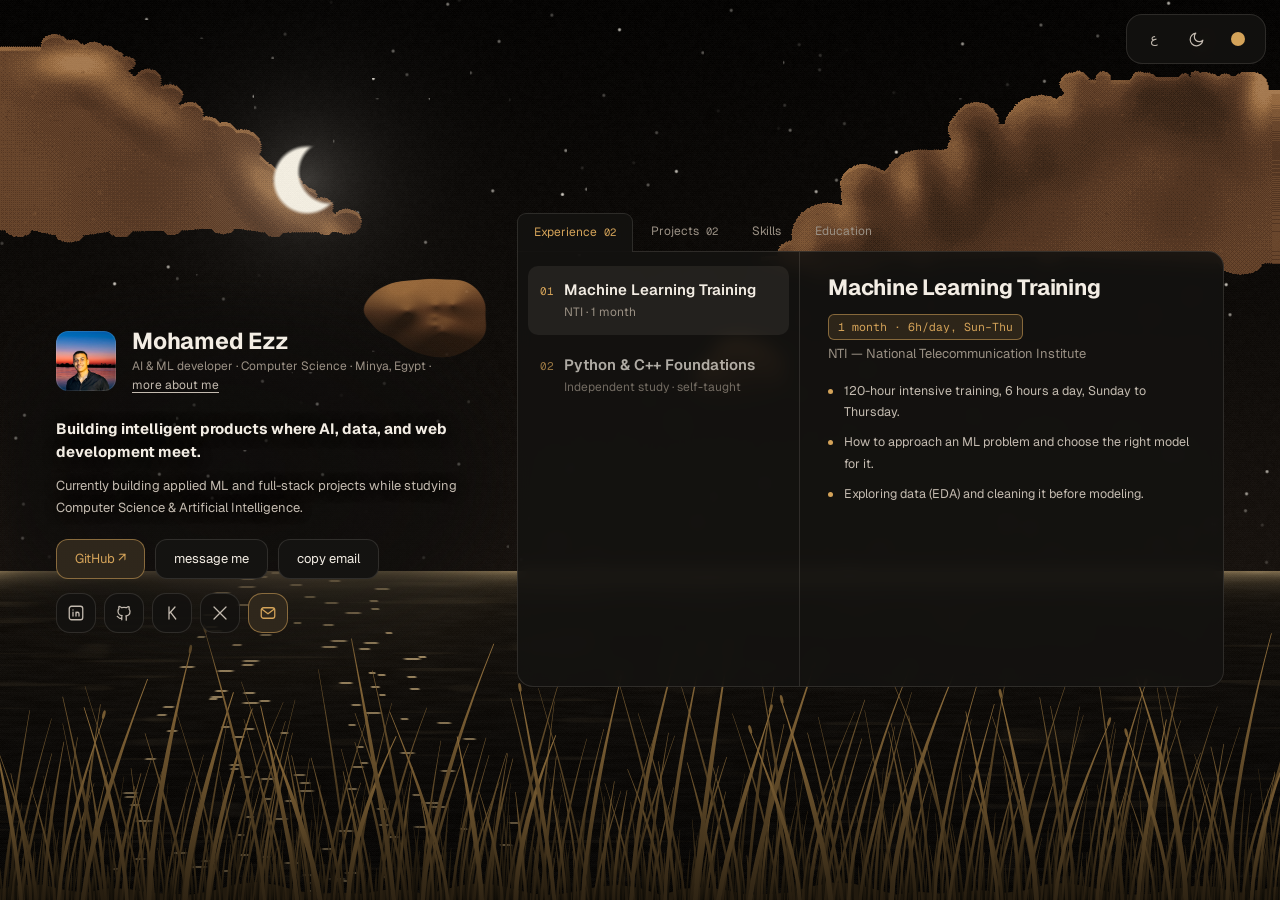
==== commit 63446d1b: "Smoother background on scroll; add favicon" ====
--- a/index.html
+++ b/index.html
@@ -4,6 +4,9 @@
 <meta charset="UTF-8">
 <meta name="viewport" content="width=device-width, initial-scale=1.0">
 <title>Mohamed Ezz — AI & Machine Learning Developer</title>
+<link rel="icon" href="favicon.ico" sizes="any">
+<link rel="icon" type="image/png" sizes="32x32" href="favicon-32.png">
+<link rel="apple-touch-icon" href="apple-touch-icon.png">
 <meta name="description" content="Mohamed Ezz — AI & Machine Learning Developer. Portfolio of machine learning and full-stack web projects.">
 <link rel="preconnect" href="https://fonts.googleapis.com">
 <link rel="preconnect" href="https://fonts.gstatic.com" crossorigin>
--- a/style.css
+++ b/style.css
@@ -0,0 +1,200 @@
+@property --scrim{syntax:'<color>';inherits:true;initial-value:#0d0c0b}
+:root{
+  --scrim:var(--bg);
+  --bg:#0d0c0b;--panel:rgba(20,19,17,.88);--panel-solid:#141311;--ink:#f3ede4;--body:#c4bbb0;--muted:#9b9185;--accent:#d4a359;--accent-ink:#120f0b;
+  --line:color-mix(in srgb,var(--ink) 12%,transparent);
+  --surface:color-mix(in srgb,var(--ink) 7%,transparent);
+  --surface-hover:color-mix(in srgb,var(--ink) 11%,transparent);
+  --accent-soft:color-mix(in srgb,var(--accent) 14%,transparent);
+  --accent-border:color-mix(in srgb,var(--accent) 55%,transparent);
+  --sans:'Geist',ui-sans-serif,system-ui,'Segoe UI',sans-serif;
+  --mono:'Geist Mono',ui-monospace,'SF Mono',Menlo,monospace;
+}
+:root[data-palette="deep-moss"]{--bg:#0b100d;--panel:rgba(17,24,20,.88);--panel-solid:#111814;--ink:#eaf0ec;--body:#b1bfb6;--muted:#86988d;--accent:#cbb894}
+:root[data-palette="basalt"]{--bg:#0e0c0c;--panel:rgba(22,20,19,.88);--panel-solid:#161413;--ink:#f2ede8;--body:#bfb8b0;--muted:#968d86;--accent:#e07a5f}
+:root[data-palette="nocturne"]{--bg:#0a0d14;--panel:rgba(18,22,30,.88);--panel-solid:#12161e;--ink:#eef2f8;--body:#b2bccd;--muted:#8895ad;--accent:#8fb89f}
+:root[data-theme="light"]{--bg:#e8dac2;--panel:rgba(246,241,231,.92);--panel-solid:#f6f1e7;--ink:#1b1612;--body:#3a3129;--muted:#5d5146;--accent:#9c651d;--accent-ink:#faf7f2}
+:root[data-theme="light"][data-palette="deep-moss"]{--bg:#d5ddd0;--panel:rgba(238,243,236,.92);--panel-solid:#eef3ec;--ink:#1a211c;--body:#36423a;--muted:#566359;--accent:#7d6b43}
+:root[data-theme="light"][data-palette="basalt"]{--bg:#e6cfc8;--panel:rgba(247,238,233,.92);--panel-solid:#f7eee9;--ink:#1f1715;--body:#3d302c;--muted:#5f504a;--accent:#b84b30}
+:root[data-theme="light"][data-palette="nocturne"]{--bg:#cfd8e4;--panel:rgba(237,241,247,.92);--panel-solid:#edf1f7;--ink:#131a26;--body:#2f3a4d;--muted:#52607a;--accent:#4f7a62}
+
+*{box-sizing:border-box;margin:0;padding:0}
+html{background:var(--bg)}
+body{font-family:var(--sans);font-size:16px;line-height:1.55;color:var(--ink);background:transparent;-webkit-font-smoothing:antialiased;min-height:100vh;overflow:hidden;transition:color .22s}
+html[lang="ar"] body{line-height:1.7;font-family:'Geist','Noto Kufi Arabic',ui-sans-serif,system-ui,'Segoe UI',sans-serif}
+button{font:inherit;color:inherit;background:none;border:0;cursor:pointer}
+a{color:inherit;text-decoration:none}
+:focus-visible{outline:2px solid var(--accent);outline-offset:2px;border-radius:6px}
+.mono{font-family:var(--mono)}
+.pixel-landscape-canvas{position:fixed;inset:0;width:100%;height:100%;z-index:-1;image-rendering:pixelated;image-rendering:crisp-edges;display:block}
+
+/* dock */
+.dock{position:fixed;top:14px;inset-inline-end:14px;z-index:30;display:flex;align-items:center;gap:8px;padding:7px 10px;height:50px;border-radius:16px;background:var(--panel);border:1px solid var(--line);backdrop-filter:blur(8px);-webkit-backdrop-filter:blur(8px)}
+.dock button{height:34px;min-width:34px;padding:0 8px;border-radius:10px;display:grid;place-items:center;font-family:var(--mono);font-size:12.5px;color:var(--body);transition:background .14s,color .14s}
+.dock button:hover{background:var(--surface-hover);color:var(--ink)}
+.dock svg{width:17px;height:17px;stroke:currentColor;fill:none;stroke-width:1.7;stroke-linecap:round;stroke-linejoin:round}
+.pal-dot{width:14px;height:14px;border-radius:50%;background:var(--accent);display:block}
+.pal-wrap{position:relative}
+.pal-menu{position:absolute;top:calc(100% + 16px);inset-inline-end:-10px;width:165px;padding:6px;border-radius:14px;background:var(--panel-solid);border:1px solid var(--line);display:none;flex-direction:column;gap:2px}
+.pal-menu.open{display:flex}
+.pal-menu button{height:36px;width:100%;justify-content:start;display:flex;align-items:center;gap:10px;padding:0 10px;font-family:var(--sans);font-size:12.5px;border-radius:10px;text-align:start}
+.pal-menu button[aria-selected="true"]{background:var(--accent-soft);color:var(--ink)}
+.pal-menu i{width:10px;height:10px;border-radius:50%;display:block}
+
+/* stage */
+.stage{min-height:100vh;display:flex;align-items:center;justify-content:center;padding:56px}
+.grid{display:grid;grid-template-columns:minmax(0,409px) minmax(0,707px);gap:52px;align-items:center;width:100%;max-width:1168px}
+.ident{align-self:end;margin-bottom:6vh;animation:up .6s both;position:relative;isolation:isolate}
+.ident::before{content:"";position:absolute;inset:-36px -48px -30px -48px;z-index:-1;background:radial-gradient(ellipse at 45% 50%,color-mix(in srgb,var(--scrim) 72%,transparent) 0%,color-mix(in srgb,var(--scrim) 55%,transparent) 55%,transparent 80%);filter:blur(10px);transition:--scrim .22s ease}
+.panel-col{animation:up .6s .06s both}
+@keyframes up{from{opacity:0;transform:translateY(10px)}to{opacity:1;transform:none}}
+.who{display:flex;gap:16px;align-items:center}
+.avatar{width:60px;height:60px;border-radius:12px;border:1px solid var(--line);flex:none;background:url(assets/mohamed.jpg) 50% 34.6%/230% auto no-repeat}
+h1{font-size:23px;line-height:1.25;font-weight:700;letter-spacing:-.01em}
+.sub{font-size:12px;color:var(--muted);margin-top:2px}
+.sub button{text-decoration:underline;text-underline-offset:3px;color:var(--body);font-size:12px}
+.pitch{margin-top:22px;font-size:15px;font-weight:700;line-height:1.55;text-shadow:0 1px 14px color-mix(in srgb,var(--bg) 80%,transparent)}
+.pitch2{margin-top:12px;font-size:13px;line-height:1.7;color:var(--body);text-shadow:0 1px 12px color-mix(in srgb,var(--bg) 80%,transparent)}
+.btns{display:flex;gap:10px;margin-top:20px;flex-wrap:wrap}
+.btn{height:40px;padding:0 18px;border-radius:12px;font-size:13px;display:inline-flex;align-items:center;gap:6px;border:1px solid var(--line);background:var(--panel-solid);transition:background .14s,border-color .14s}
+.btn:hover{background:var(--surface-hover)}
+.btn.primary{border-color:var(--accent-border);color:var(--accent);background:linear-gradient(var(--accent-soft),var(--accent-soft)),var(--panel-solid)}
+.icons{display:flex;gap:8px;margin-top:14px}
+.ibtn{position:relative;width:40px;height:40px;border-radius:14px;display:grid;place-items:center;background:var(--panel);border:1px solid var(--line);transition:border-radius .25s,background .14s,border-color .14s;color:var(--body)}
+.ibtn:hover{border-radius:10px 16px 10px 16px;background:var(--surface-hover);color:var(--ink)}
+.ibtn.tint{color:var(--accent);background:linear-gradient(var(--accent-soft),var(--accent-soft)),var(--panel-solid);border-color:var(--accent-border)}
+.ibtn svg{width:18px;height:18px;stroke:currentColor;fill:none;stroke-width:1.7;stroke-linecap:round;stroke-linejoin:round}
+.ibtn::after{content:attr(data-tip);position:absolute;bottom:calc(100% + 8px);left:50%;transform:translate(-50%,4px);font-family:var(--mono);font-size:11px;text-transform:lowercase;white-space:nowrap;padding:3px 8px;border-radius:6px;background:var(--panel-solid);border:1px solid var(--line);color:var(--ink);opacity:0;pointer-events:none;transition:opacity .15s,transform .15s;z-index:5}
+.ibtn:hover::after,.ibtn:focus-visible::after{opacity:1;transform:translate(-50%,0)}
+
+/* tabs + panel */
+.tabs{display:flex;gap:2px;padding-inline:0;position:relative;z-index:2;margin-bottom:-1px;overflow-x:auto;scrollbar-width:none}
+.tabs::-webkit-scrollbar{display:none}
+.tab{position:relative;padding:9px 16px 10px;font-size:12px;color:var(--muted);border-radius:9px 9px 0 0;white-space:nowrap;display:flex;gap:7px;align-items:baseline;transition:color .14s}
+.tab:hover{color:var(--ink)}
+.tab .cnt{font-family:var(--mono);font-size:10.5px}
+.tab[aria-selected="true"]{color:var(--accent);background:var(--panel);border:1px solid var(--line);border-bottom:0;backdrop-filter:blur(8px);-webkit-backdrop-filter:blur(8px);padding-bottom:11px}
+.tab[aria-selected="true"]::after{content:"";position:absolute;left:0;right:0;bottom:-1px;height:2px;background:var(--panel-solid);opacity:0}
+.panel{position:relative;height:436px;border-radius:16px;background:var(--panel);border:1px solid var(--line);backdrop-filter:blur(8px);-webkit-backdrop-filter:blur(8px);overflow:hidden;transition:background .22s,border-color .22s}
+.panel.first-active{border-start-start-radius:0}
+.view{height:100%;animation:fade .2s both}
+.split>#detail{min-height:0;height:100%;overflow:hidden}
+@keyframes fade{from{opacity:0;transform:translateY(6px)}to{opacity:1;transform:none}}
+.split{display:grid;grid-template-columns:40% 1fr}
+.list{border-inline-end:1px solid var(--line);padding:14px 10px;display:flex;flex-direction:column;gap:6px;overflow:auto}
+.item{display:flex;gap:10px;align-items:flex-start;text-align:start;padding:14px 12px;border-radius:10px;opacity:.7;transition:background .14s,opacity .14s}
+.item:hover{opacity:1}
+.item[aria-selected="true"]{background:rgba(255,255,255,.04);background:var(--surface);opacity:1}
+.item .n{font-family:var(--mono);font-size:11px;color:var(--accent);padding-top:3px}
+.item b{display:block;font-size:15px;font-weight:600;line-height:1.3}
+.item small{display:block;font-size:12px;color:var(--muted);margin-top:3px}
+.detail{padding:22px 28px 16px;display:flex;flex-direction:column;overflow:hidden;min-width:0;height:100%}
+.dbody{flex:1 1 auto;overflow:auto;min-height:0;padding-bottom:12px;padding-inline-end:4px}
+.dbody::-webkit-scrollbar,.full::-webkit-scrollbar,.list::-webkit-scrollbar{width:6px}
+.dbody::-webkit-scrollbar-thumb,.full::-webkit-scrollbar-thumb,.list::-webkit-scrollbar-thumb{background:var(--line);border-radius:3px}
+.dhead{display:flex;justify-content:space-between;gap:12px;align-items:flex-start;flex-wrap:wrap}
+.dhead h2{font-size:22px;line-height:1.25;font-weight:700;letter-spacing:-.01em}
+.chip-date{font-family:var(--mono);font-size:11.5px;color:var(--accent);background:var(--accent-soft);border:1px solid var(--accent-border);border-radius:6px;padding:3px 9px;white-space:nowrap}
+.role{font-size:13px;color:var(--muted);margin-top:4px}
+.bul{list-style:none;margin-top:16px;display:flex;flex-direction:column;gap:9px}
+.bul li{position:relative;padding-inline-start:16px;font-size:12.5px;line-height:1.7;color:var(--body)}
+.bul li::before{content:"";position:absolute;inset-inline-start:0;top:.7em;width:5px;height:5px;border-radius:50%;background:var(--accent)}
+.foot{flex:none;margin-top:0;padding-top:12px;border-top:1px solid var(--line);display:flex;flex-wrap:wrap;gap:6px;justify-content:space-between;align-items:flex-end}
+.chips{display:flex;flex-wrap:wrap;gap:6px}
+.chip{font-family:var(--mono);font-size:12px;border:1px solid color-mix(in srgb,var(--ink) 16%,transparent);border-radius:6px;padding:4px 10px;color:var(--body)}
+.chip.t{color:var(--c);border-color:color-mix(in srgb,var(--c) 55%,transparent);background:color-mix(in srgb,var(--c) 13%,transparent)}
+.hint{font-family:var(--mono);font-size:11px;color:var(--muted);display:flex;gap:6px;align-items:center}
+.hint svg{width:13px;height:13px;stroke:currentColor;fill:none;stroke-width:1.7}
+.sbtn{font-family:var(--mono);font-size:11.5px;border:1px solid var(--line);border-radius:8px;padding:5px 11px;color:var(--body);transition:background .14s}
+.sbtn:hover{background:var(--surface-hover)}
+.sbtn.a{color:var(--accent);border-color:var(--accent-border);background:var(--accent-soft)}
+.strip{margin-top:14px;border:1px solid var(--line);border-radius:6px;background:var(--surface);padding:9px 12px;display:flex;gap:10px;align-items:center;flex-wrap:wrap}
+.strip .chip{color:var(--accent);border-color:var(--accent-border);background:var(--accent-soft);padding:2px 8px;font-size:11px}
+.strip code{font-family:var(--mono);font-size:11.5px;color:var(--body)}
+.desc{margin-top:12px;font-size:13px;color:var(--body);line-height:1.7}
+.full{padding:22px 28px;overflow:auto;height:100%;display:flex;flex-direction:column}
+.cards{display:grid;grid-template-columns:1fr 1fr;gap:14px}
+.card{border:1px solid var(--line);background:var(--surface);border-radius:10px;padding:14px}
+.card header{display:flex;justify-content:space-between;align-items:center;gap:8px;padding-bottom:10px;border-bottom:1px solid var(--line);margin-bottom:10px;font-size:13.5px;font-weight:600}
+.card header span:first-child{display:flex;align-items:center;gap:8px}
+.card header span:first-child::before{content:"";width:6px;height:6px;border-radius:50%;background:var(--accent)}
+.card header em{font-style:normal;font-family:var(--mono);font-size:11px;color:var(--muted);font-weight:400}
+.card .chip{border-radius:4px;padding:3px 8px;font-size:11.5px}
+.meta{display:grid;grid-template-columns:repeat(3,1fr);border-block:1px solid var(--line);margin-top:16px}
+.meta div{padding:10px 0;padding-inline-end:12px}
+.meta div+div{padding-inline-start:14px;border-inline-start:1px solid var(--line)}
+.meta small{display:block;font-family:var(--mono);font-size:10.5px;color:var(--muted);text-transform:lowercase}
+.meta span{font-size:12.5px}
+.box{margin-top:auto;border:1px solid var(--line);border-radius:8px;padding:12px;position:relative;margin-top:18px}
+.box>small{position:absolute;top:-9px;inset-inline-start:12px;background:var(--panel-solid);padding:0 6px;font-family:var(--mono);font-size:10.5px;color:var(--muted);text-transform:lowercase}
+.lede{font-size:17px;font-weight:600;line-height:1.5}
+.lede strong{color:var(--accent);font-weight:700}
+.facts{margin-top:16px;display:grid;grid-template-columns:1fr 1fr;gap:4px 24px}
+.facts div{display:flex;justify-content:space-between;gap:10px;font-size:12.5px;padding:7px 0;border-bottom:1px solid var(--line)}
+.facts span:first-child{color:var(--muted);font-family:var(--mono);font-size:11.5px}
+.form{display:flex;flex-direction:column;gap:10px}
+.form label{display:block;font-family:var(--mono);font-size:11px;color:var(--muted);margin-bottom:3px;text-transform:lowercase}
+.form input[type=text],.form input[type=email],.form textarea{width:100%;font:inherit;font-size:13px;color:var(--ink);background:var(--surface);border:1px solid var(--line);border-radius:8px;padding:8px 10px}
+.form textarea{height:78px;resize:none}
+.crow{display:grid;grid-template-columns:1fr 1fr;gap:28px}
+.links{display:flex;flex-direction:column}
+.links a{display:flex;justify-content:space-between;gap:10px;padding:10px 0;border-bottom:1px solid var(--line);font-size:13px;transition:color .14s}
+.links a:hover{color:var(--accent)}
+.links a span{font-family:var(--mono);font-size:11.5px;color:var(--muted)}
+.cta{font-size:20px;font-weight:700;line-height:1.35;margin-bottom:12px}
+.fstatus{font-size:12px;color:var(--body)}
+
+/* dialogs */
+.ovl{position:fixed;inset:0;z-index:40;display:grid;place-items:center;padding:24px;background:color-mix(in srgb,var(--bg) 78%,transparent);animation:fade .18s both}
+.dlg{position:relative;width:100%;max-width:780px;max-height:calc(100vh - 72px);overflow:auto;border-radius:16px;background:var(--panel-solid);border:1px solid var(--line);padding:26px 28px;animation:up .25s both}
+.dlg .x{position:sticky;top:0;float:inline-end;width:32px;height:32px;margin-inline-start:8px;border-radius:9px;display:grid;place-items:center;font-size:17px;color:var(--muted);border:1px solid var(--line);background:var(--panel-solid);transition:background .14s,color .14s;z-index:2}
+.dlg .x:hover{color:var(--ink);background:var(--surface-hover)}
+@media (max-width:1023px){.dlg{max-height:calc(100vh - 40px);padding:20px 18px}}
+
+@media (max-width:1023px){
+  body{overflow:auto}
+  .stage{display:block;padding:72px 16px 64px;min-height:0}
+  .grid{display:flex;flex-direction:column;gap:28px;align-items:stretch;max-width:640px;margin:0 auto}
+  .ident{padding-bottom:0;align-self:auto}
+  .pitch{font-size:17px}
+  .pitch2{font-size:14px}
+  .dock{top:10px;inset-inline-end:10px}
+  .panel{height:auto;min-height:420px}
+  .split{grid-template-columns:1fr;grid-template-rows:auto 1fr}
+  .list{flex-direction:row;border-inline-end:0;border-bottom:1px solid var(--line);overflow-x:auto;padding:10px}
+  .item{min-width:210px;flex:none}
+  .detail{overflow:visible;height:auto}
+  .dbody{overflow:visible}
+  .split>#detail{height:auto;overflow:visible}
+  .full{overflow:visible;height:auto}
+  .cards,.crow,.facts{grid-template-columns:1fr}
+  .view{height:auto}
+}
+
+/* glgl-style entrance: each UI element slides in from its outer edge with a light spring,
+   the panel column from its side, the dock drops from the top. Direction-aware (rtl mirrors). */
+@keyframes rise{from{opacity:0;transform:translateY(18px)}to{opacity:1;transform:none}}
+@keyframes slide-l{from{opacity:0;transform:translateX(-52px)}to{opacity:1;transform:none}}
+@keyframes slide-r{from{opacity:0;transform:translateX(52px)}to{opacity:1;transform:none}}
+@keyframes drop-in{from{opacity:0;transform:translateY(-30px)}to{opacity:1;transform:none}}
+.enter .who{animation:slide-l .7s cubic-bezier(.3,1.45,.5,1) both}
+.enter .pitch{animation:slide-l .7s cubic-bezier(.3,1.45,.5,1) .07s both}
+.enter .pitch2{animation:slide-l .7s cubic-bezier(.3,1.45,.5,1) .13s both}
+.enter .btns{animation:slide-l .7s cubic-bezier(.3,1.45,.5,1) .19s both}
+.enter .icons{animation:slide-l .7s cubic-bezier(.3,1.45,.5,1) .24s both}
+.enter .panel-col{animation:slide-r .8s cubic-bezier(.3,1.45,.5,1) .1s both}
+.enter .dock{animation:drop-in .6s cubic-bezier(.3,1.45,.5,1) .3s both}
+[dir="rtl"] .enter .who,[dir="rtl"] .enter .pitch,[dir="rtl"] .enter .pitch2,[dir="rtl"] .enter .btns,[dir="rtl"] .enter .icons{animation-name:slide-r}
+[dir="rtl"] .enter .panel-col{animation-name:slide-l}
+body,body *{transition-property:background-color,color,border-color,fill,stroke;transition-duration:.22s;transition-timing-function:ease}
+body.theme-sync,body.theme-sync *{transition-duration:.9s}
+body.palette-sync,body.palette-sync *{transition-duration:.4s}
+body.theme-sync .ident::before{transition-duration:.9s}
+body.palette-sync .ident::before{transition-duration:.4s}
+@media (prefers-reduced-motion:reduce){*{animation:none!important;transition:none!important}}
+html,body{max-width:100%;overflow-x:hidden}
+.grid>*{min-width:0}
+@media (max-width:1023px){.grid{width:100%}.panel-col,.ident{max-width:100%}.tabs{max-width:100%}}
+:root[data-theme="light"] .chip.t{color:color-mix(in srgb,var(--c) 38%,#000);border-color:color-mix(in srgb,var(--c) 70%,#000 10%);background:color-mix(in srgb,var(--c) 20%,transparent)}
+:root[data-theme="light"] .chip{color:var(--ink);border-color:color-mix(in srgb,var(--ink) 30%,transparent)}
+:root[data-theme="light"] .chip.t{color:color-mix(in srgb,var(--c) 26%,#000);border-color:color-mix(in srgb,var(--c) 55%,#000);background:color-mix(in srgb,var(--c) 22%,transparent)}
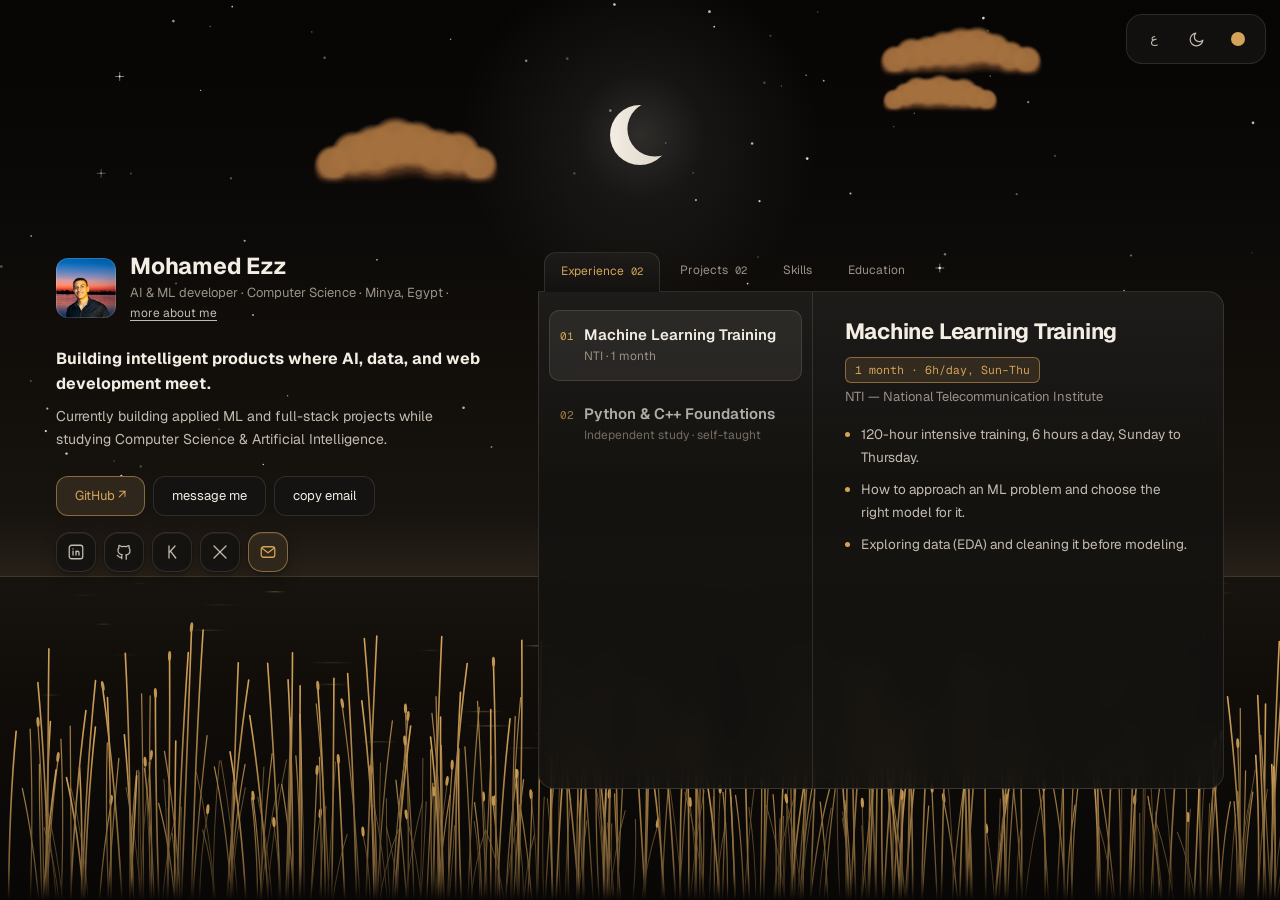
==== commit 42ac7286: "Update Google Fonts link in index.html" ====
--- a/index.html
+++ b/index.html
@@ -10,7 +10,7 @@
 <meta name="description" content="Mohamed Ezz — AI & Machine Learning Developer. Portfolio of machine learning and full-stack web projects.">
 <link rel="preconnect" href="https://fonts.googleapis.com">
 <link rel="preconnect" href="https://fonts.gstatic.com" crossorigin>
-<link href="https://fonts.googleapis.com/css2?family=Geist:wght@300..800&family=Geist+Mono:wght@400;500&family=Noto+Kufi+Arabic:wght@400;500;600;700&display=swap" rel="stylesheet">
+<link href="https://fonts.googleapis.com/css2?family=Geist:wght@100..900&family=Geist+Mono:wght@400;500&display=swap" rel="stylesheet">
 <link rel="stylesheet" href="style.css">
 </head>
 <body>
--- a/style.css
+++ b/style.css
@@ -21,7 +21,7 @@
 *{box-sizing:border-box;margin:0;padding:0}
 html{background:var(--bg)}
 body{font-family:var(--sans);font-size:16px;line-height:1.55;color:var(--ink);background:transparent;-webkit-font-smoothing:antialiased;min-height:100vh;overflow:hidden;transition:color .22s}
-html[lang="ar"] body{line-height:1.7;font-family:'Geist','Noto Kufi Arabic',ui-sans-serif,system-ui,'Segoe UI',sans-serif}
+html[lang="ar"] body{line-height:1.7;font-family:'Geist',ui-sans-serif,system-ui,'Segoe UI',sans-serif}
 button{font:inherit;color:inherit;background:none;border:0;cursor:pointer}
 a{color:inherit;text-decoration:none}
 :focus-visible{outline:2px solid var(--accent);outline-offset:2px;border-radius:6px}
@@ -149,17 +149,23 @@
 .dlg{position:relative;width:100%;max-width:780px;max-height:calc(100vh - 72px);overflow:auto;border-radius:16px;background:var(--panel-solid);border:1px solid var(--line);padding:26px 28px;animation:up .25s both}
 .dlg .x{position:sticky;top:0;float:inline-end;width:32px;height:32px;margin-inline-start:8px;border-radius:9px;display:grid;place-items:center;font-size:17px;color:var(--muted);border:1px solid var(--line);background:var(--panel-solid);transition:background .14s,color .14s;z-index:2}
 .dlg .x:hover{color:var(--ink);background:var(--surface-hover)}
-@media (max-width:1023px){.dlg{max-height:calc(100vh - 40px);padding:20px 18px}}
-
-@media (max-width:1023px){
+@media (max-width:1199px){.dlg{max-height:calc(100vh - 40px);padding:20px 18px}}
+
+@media (max-width:1199px){
   body{overflow:auto}
   .stage{display:block;padding:72px 16px 64px;min-height:0}
   .grid{display:flex;flex-direction:column;gap:28px;align-items:stretch;max-width:640px;margin:0 auto}
-  .ident{padding-bottom:0;align-self:auto}
+  .ident{padding-bottom:0;align-self:auto;margin-bottom:0}
   .pitch{font-size:17px}
   .pitch2{font-size:14px}
   .dock{top:10px;inset-inline-end:10px}
-  .panel{height:auto;min-height:420px}
+  .panel{height:auto;min-height:0}
+  .stage{padding-bottom:16px;min-height:100vh;min-height:100svh}
+  .grid{min-height:calc(100svh - 88px)}
+  .panel-col{margin-top:auto;display:flex;flex-direction:column;flex:1 1 auto;max-height:none}
+  .panel{flex:1 1 auto;min-height:56svh;border-radius:20px}
+  .pitch{font-size:17px}.pitch2{font-size:14.5px}
+  .bul li{font-size:14px}
   .split{grid-template-columns:1fr;grid-template-rows:auto 1fr}
   .list{flex-direction:row;border-inline-end:0;border-bottom:1px solid var(--line);overflow-x:auto;padding:10px}
   .item{min-width:210px;flex:none}
@@ -194,7 +200,129 @@
 @media (prefers-reduced-motion:reduce){*{animation:none!important;transition:none!important}}
 html,body{max-width:100%;overflow-x:hidden}
 .grid>*{min-width:0}
-@media (max-width:1023px){.grid{width:100%}.panel-col,.ident{max-width:100%}.tabs{max-width:100%}}
+@media (max-width:1199px){.grid{width:100%}.panel-col,.ident{max-width:100%}.tabs{max-width:100%}}
 :root[data-theme="light"] .chip.t{color:color-mix(in srgb,var(--c) 38%,#000);border-color:color-mix(in srgb,var(--c) 70%,#000 10%);background:color-mix(in srgb,var(--c) 20%,transparent)}
 :root[data-theme="light"] .chip{color:var(--ink);border-color:color-mix(in srgb,var(--ink) 30%,transparent)}
 :root[data-theme="light"] .chip.t{color:color-mix(in srgb,var(--c) 26%,#000);border-color:color-mix(in srgb,var(--c) 55%,#000);background:color-mix(in srgb,var(--c) 22%,transparent)}
+
+/* desktop: roomier card and slightly larger type, scaled to the window */
+@media (min-width:1200px){
+  .grid{max-width:1240px;grid-template-columns:minmax(0,430px) minmax(0,760px)}
+  .panel{height:clamp(436px,calc(100vh - 190px),640px)}
+  .pitch{font-size:16px}.pitch2{font-size:14px}.sub{font-size:13px}
+  .item b{font-size:16px}.bul li{font-size:13.5px}
+  .ident{margin-bottom:5vh}
+}
+
+/* soft depth behind buttons and icon buttons, tuned per theme; spacing on a steady 8/16/24 rhythm */
+.btn,.ibtn{box-shadow:0 6px 18px -4px rgba(0,0,0,.45),0 1px 3px rgba(0,0,0,.3),inset 0 1px 0 color-mix(in srgb,var(--ink) 6%,transparent)}
+.btn:hover,.ibtn:hover{box-shadow:0 10px 24px -6px rgba(0,0,0,.55),0 2px 4px rgba(0,0,0,.3),inset 0 1px 0 color-mix(in srgb,var(--ink) 8%,transparent)}
+:root[data-theme="light"] .btn,:root[data-theme="light"] .ibtn{box-shadow:0 6px 16px -5px rgba(60,40,10,.28),0 1px 3px rgba(60,40,10,.15)}
+.btns{margin-top:24px;gap:8px}
+.icons{margin-top:16px;gap:8px}
+.pitch{margin-top:24px}
+.pitch2{margin-top:8px}
+.panel{box-shadow:0 18px 48px -16px rgba(0,0,0,.55)}
+@media (max-width:1199px){.grid{gap:24px}}
+
+/* interaction feel: gentle lift on hover, press-in on tap, smooth springy transitions */
+.btn,.ibtn,.tab,.item,.dock button{transition:transform .18s cubic-bezier(.3,1.4,.5,1),box-shadow .2s ease,background-color .16s,border-color .16s,color .16s,border-radius .25s,opacity .16s}
+@media (hover:hover){.btn:hover,.ibtn:hover{transform:translateY(-2px)}.item:hover{transform:translateX(2px)}}
+.btn:active,.ibtn:active,.dock button:active{transform:translateY(0) scale(.96);box-shadow:0 2px 6px -2px rgba(0,0,0,.5)}
+.tab:active,.item:active{transform:scale(.98)}
+.dock{box-shadow:0 10px 28px -10px rgba(0,0,0,.55)}
+@media (prefers-reduced-motion:reduce){.btn,.ibtn,.tab,.item{transform:none!important}}
+
+/* coordination pass: card and text block share a baseline, tabs sit close to the icon row */
+@media (min-width:1200px){
+  .stage{padding-bottom:112px}
+  .panel{height:clamp(436px,calc(100vh - 262px),600px)}
+  .grid{align-items:end}
+  .ident{margin-bottom:0}
+}
+@media (max-width:1199px){
+  .grid{gap:14px}
+  .ident{margin-bottom:0}
+  .stage{padding-top:64px}
+}
+
+/* polish pass: glass card, tab that joins the card, calmer type scale, sky left open on phones */
+.panel{background:linear-gradient(180deg,color-mix(in srgb,var(--ink) 5%,transparent),transparent 38%),var(--panel);backdrop-filter:blur(14px) saturate(1.1);-webkit-backdrop-filter:blur(14px) saturate(1.1);box-shadow:0 22px 56px -18px rgba(0,0,0,.6),inset 0 1px 0 color-mix(in srgb,var(--ink) 8%,transparent)}
+.tab[aria-selected="true"]{background:linear-gradient(180deg,color-mix(in srgb,var(--ink) 5%,transparent),transparent),var(--panel);border-radius:12px 12px 0 0;box-shadow:0 -8px 24px -14px rgba(0,0,0,.5)}
+.tab[aria-selected="true"]::before{content:"";position:absolute;left:0;right:0;bottom:-2px;height:3px;background:var(--panel-solid);opacity:.0}
+.item{border:1px solid transparent}
+.item[aria-selected="true"]{border-color:var(--line);box-shadow:0 8px 20px -12px rgba(0,0,0,.55)}
+.chip-date{box-shadow:0 4px 12px -6px rgba(0,0,0,.5)}
+.who{gap:14px}
+.avatar{box-shadow:0 8px 22px -8px rgba(0,0,0,.6);border-color:color-mix(in srgb,var(--ink) 18%,transparent)}
+@media (min-width:1200px){
+  .detail{padding:26px 32px 20px}
+  .list{padding:18px 12px;gap:8px}
+  .tabs{gap:4px;padding-inline-start:6px}
+  .pitch{max-width:40ch}.pitch2{max-width:46ch}
+}
+@media (max-width:1199px){
+  .stage{padding-top:calc(18svh + 20px)}
+  .grid{min-height:calc(82svh)}
+  h1{font-size:22px}
+  .pitch{font-size:15.5px;margin-top:18px}
+  .pitch2{font-size:13.5px;margin-top:6px}
+  .btn{height:38px;padding:0 16px}
+  .ibtn{width:38px;height:38px}
+  .panel{min-height:48svh;border-radius:18px}
+  .detail{padding:20px 20px 16px}
+  .dhead h2{font-size:20px}
+}
+@media (min-width:1200px){.item b{font-size:15px}.item{padding:14px 10px}.list{padding:18px 10px}}
+
+/* shadows only behind the icon buttons */
+.btn,.btn:hover,.btn:active,.panel,.tab[aria-selected="true"],.item[aria-selected="true"],.chip-date,.avatar,.dock,:root[data-theme="light"] .btn{box-shadow:none}
+.ibtn:active{box-shadow:0 2px 6px -2px rgba(0,0,0,.5)}
+
+/* no shadow or glow behind words: shadows live only behind the icon buttons */
+*{text-shadow:none!important}
+.ident::before{background:none!important;content:none!important}
+
+/* alignment pass: text block and card start on one top line, both low, sky open above, clouds clear of the text */
+@media (min-width:1200px){
+  .stage{align-items:flex-start;padding-top:28vh;padding-bottom:0}
+  .grid{align-items:start}
+  .ident{align-self:start;margin-bottom:0}
+  .panel-col{align-self:start}
+  .panel{height:clamp(340px,calc(72vh - 150px),520px)}
+}
+@media (max-width:1199px){
+  .stage{padding-top:calc(34svh)}
+  .grid{min-height:0}
+}
+
+/* phone composition: hero high, sky gap, card runs to the bottom edge; roomier icon buttons */
+@media (max-width:1199px){
+  .stage{padding-top:64px;padding-bottom:0}
+  .grid{min-height:calc(100svh - 64px);gap:0}
+  .ident{margin-bottom:24px}
+  .panel-col{margin-top:auto}
+  .panel{min-height:46svh;border-bottom-left-radius:0;border-bottom-right-radius:0;border-bottom:0}
+  .ibtn{width:44px;height:44px;border-radius:15px}
+  .icons{gap:10px;margin-top:18px}
+  .btns{margin-top:22px}
+}
+@media (max-width:1199px){
+  .panel{height:44svh;min-height:0;overflow:hidden}
+  .view,.split{height:100%}
+  .split{grid-template-rows:auto minmax(0,1fr)}
+  .split>#detail,.detail{height:100%;overflow:hidden;min-height:0}
+  .dbody{overflow:auto;overflow-x:hidden;-webkit-overflow-scrolling:touch}
+  .full{height:100%;overflow:auto}
+  .grid{min-height:calc(100svh - 64px)}
+}
+@media (max-width:1199px){.panel{flex:0 0 auto}.panel-col{flex:0 0 auto}}
+@media (max-width:1199px){.panel{height:40svh}}
+/* phone type scale matched to the reference's proportions (own values) */
+@media (max-width:1199px){
+  .stage{padding-inline:20px}
+  .pitch{font-size:15px;font-weight:600;line-height:1.55}
+  .pitch2{font-size:13px;line-height:1.6}
+  .btn{height:38px;font-size:12px;padding:0 16px}
+  .tab{font-size:11.7px}
+}
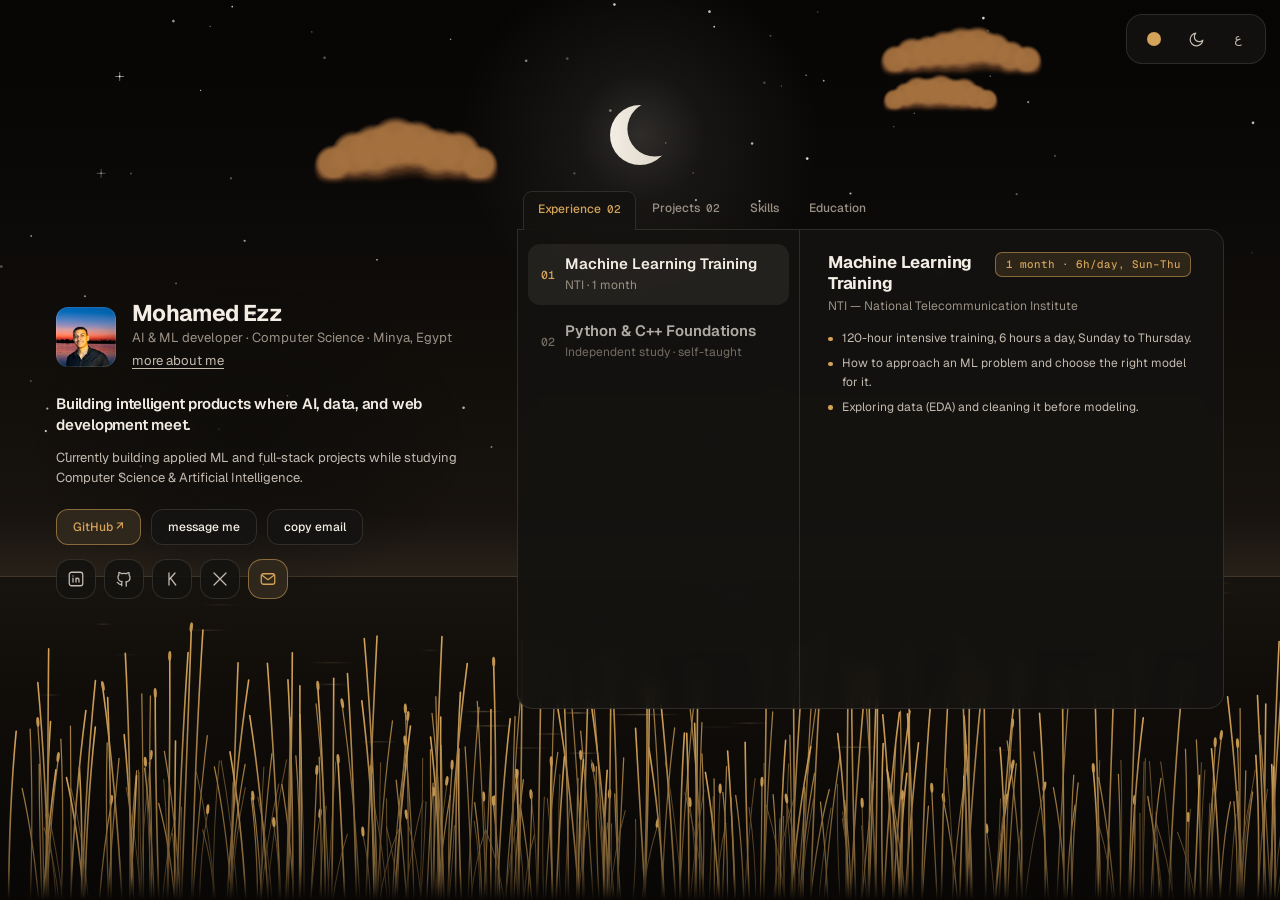
==== commit b9fe7ca6: "Reorder language and theme buttons in HTML" ====
--- a/index.html
+++ b/index.html
@@ -17,12 +17,12 @@
 <canvas class="pixel-landscape-canvas" aria-hidden="true"></canvas>
 
 <div class="dock">
-  <button id="langBtn" aria-label="Switch language">ع</button>
-  <button id="themeBtn" aria-label="Toggle light / dark"></button>
   <div class="pal-wrap">
     <button id="palBtn" aria-label="Palette" aria-haspopup="listbox" aria-expanded="false"><span class="pal-dot"></span></button>
     <div class="pal-menu" id="palMenu" role="listbox"></div>
   </div>
+  <button id="themeBtn" aria-label="Toggle light / dark"></button>
+  <button id="langBtn" aria-label="Switch language">ع</button>
 </div>
 
 <main class="stage">
@@ -32,7 +32,7 @@
         <div class="avatar" role="img" aria-label="Mohamed Ezz"></div>
         <div>
           <h1 data-t="name"></h1>
-          <p class="sub"><span data-t="sub"></span> · <button id="moreBtn" data-t="more"></button></p>
+          <div class="sub"><span data-t="sub"></span></div><button class="more" id="moreBtn" data-t="more"></button>
         </div>
       </div>
       <p class="pitch" data-t="pitch"></p>
--- a/style.css
+++ b/style.css
@@ -26,7 +26,7 @@
 a{color:inherit;text-decoration:none}
 :focus-visible{outline:2px solid var(--accent);outline-offset:2px;border-radius:6px}
 .mono{font-family:var(--mono)}
-.pixel-landscape-canvas{position:fixed;inset:0;width:100%;height:100%;z-index:-1;image-rendering:pixelated;image-rendering:crisp-edges;display:block}
+.pixel-landscape-canvas{position:fixed;inset:0;width:100%;height:100%;z-index:-1;display:block}
 
 /* dock */
 .dock{position:fixed;top:14px;inset-inline-end:14px;z-index:30;display:flex;align-items:center;gap:8px;padding:7px 10px;height:50px;border-radius:16px;background:var(--panel);border:1px solid var(--line);backdrop-filter:blur(8px);-webkit-backdrop-filter:blur(8px)}
@@ -35,7 +35,7 @@
 .dock svg{width:17px;height:17px;stroke:currentColor;fill:none;stroke-width:1.7;stroke-linecap:round;stroke-linejoin:round}
 .pal-dot{width:14px;height:14px;border-radius:50%;background:var(--accent);display:block}
 .pal-wrap{position:relative}
-.pal-menu{position:absolute;top:calc(100% + 16px);inset-inline-end:-10px;width:165px;padding:6px;border-radius:14px;background:var(--panel-solid);border:1px solid var(--line);display:none;flex-direction:column;gap:2px}
+.pal-menu{position:absolute;top:calc(100% + 16px);inset-inline-start:-6px;width:165px;padding:6px;border-radius:14px;background:var(--panel-solid);border:1px solid var(--line);display:none;flex-direction:column;gap:2px}
 .pal-menu.open{display:flex}
 .pal-menu button{height:36px;width:100%;justify-content:start;display:flex;align-items:center;gap:10px;padding:0 10px;font-family:var(--sans);font-size:12.5px;border-radius:10px;text-align:start}
 .pal-menu button[aria-selected="true"]{background:var(--accent-soft);color:var(--ink)}
@@ -44,23 +44,23 @@
 /* stage */
 .stage{min-height:100vh;display:flex;align-items:center;justify-content:center;padding:56px}
 .grid{display:grid;grid-template-columns:minmax(0,409px) minmax(0,707px);gap:52px;align-items:center;width:100%;max-width:1168px}
-.ident{align-self:end;margin-bottom:6vh;animation:up .6s both;position:relative;isolation:isolate}
-.ident::before{content:"";position:absolute;inset:-36px -48px -30px -48px;z-index:-1;background:radial-gradient(ellipse at 45% 50%,color-mix(in srgb,var(--scrim) 72%,transparent) 0%,color-mix(in srgb,var(--scrim) 55%,transparent) 55%,transparent 80%);filter:blur(10px);transition:--scrim .22s ease}
-.panel-col{animation:up .6s .06s both}
-@keyframes up{from{opacity:0;transform:translateY(10px)}to{opacity:1;transform:none}}
+.ident{align-self:center;position:relative;isolation:isolate}
+.ident::before{content:"";position:absolute;inset:-4.75rem -4.5rem;z-index:-1;background:radial-gradient(ellipse 52% 46% at 48% 48%,color-mix(in srgb,var(--scrim) 62%,transparent) 0%,color-mix(in srgb,var(--scrim) 36%,transparent) 44%,transparent 74%)}
 .who{display:flex;gap:16px;align-items:center}
 .avatar{width:60px;height:60px;border-radius:12px;border:1px solid var(--line);flex:none;background:url(assets/mohamed.jpg) 50% 34.6%/230% auto no-repeat}
-h1{font-size:23px;line-height:1.25;font-weight:700;letter-spacing:-.01em}
-.sub{font-size:12px;color:var(--muted);margin-top:2px}
-.sub button{text-decoration:underline;text-underline-offset:3px;color:var(--body);font-size:12px}
-.pitch{margin-top:22px;font-size:15px;font-weight:700;line-height:1.55;text-shadow:0 1px 14px color-mix(in srgb,var(--bg) 80%,transparent)}
-.pitch2{margin-top:12px;font-size:13px;line-height:1.7;color:var(--body);text-shadow:0 1px 12px color-mix(in srgb,var(--bg) 80%,transparent)}
-.btns{display:flex;gap:10px;margin-top:20px;flex-wrap:wrap}
-.btn{height:40px;padding:0 18px;border-radius:12px;font-size:13px;display:inline-flex;align-items:center;gap:6px;border:1px solid var(--line);background:var(--panel-solid);transition:background .14s,border-color .14s}
+h1{font-size:1.42rem;line-height:1.12;font-weight:700;letter-spacing:-.03em}
+[dir="rtl"] h1{letter-spacing:0}
+.sub{font-size:.82rem;color:var(--muted);margin-top:2px}
+.more{display:inline-block;margin-top:2px;font-size:.82rem;color:var(--body);text-decoration:underline;text-underline-offset:3px}
+.pitch{margin-top:20px;font-size:15px;font-weight:600;line-height:1.42;letter-spacing:-.015em;max-width:40ch}
+[dir="rtl"] .pitch{letter-spacing:0}
+.pitch2{margin-top:12px;font-size:13px;line-height:1.58;color:var(--body);opacity:.86;max-width:46ch}
+.btns{display:flex;gap:10px;margin-top:20px;flex-wrap:wrap;align-items:center}
+.btn{padding:.5rem 1rem;border-radius:12px;font-size:.75rem;font-weight:500;display:inline-flex;align-items:center;gap:6px;border:1px solid var(--line);background:var(--panel-solid);transition:background .14s,border-color .14s,color .14s}
 .btn:hover{background:var(--surface-hover)}
 .btn.primary{border-color:var(--accent-border);color:var(--accent);background:linear-gradient(var(--accent-soft),var(--accent-soft)),var(--panel-solid)}
 .icons{display:flex;gap:8px;margin-top:14px}
-.ibtn{position:relative;width:40px;height:40px;border-radius:14px;display:grid;place-items:center;background:var(--panel);border:1px solid var(--line);transition:border-radius .25s,background .14s,border-color .14s;color:var(--body)}
+.ibtn{position:relative;width:40px;height:40px;border-radius:14px;display:grid;place-items:center;background:var(--panel);border:1px solid var(--line);transition:border-radius .25s,background .14s,border-color .14s,color .14s;color:var(--body)}
 .ibtn:hover{border-radius:10px 16px 10px 16px;background:var(--surface-hover);color:var(--ink)}
 .ibtn.tint{color:var(--accent);background:linear-gradient(var(--accent-soft),var(--accent-soft)),var(--panel-solid);border-color:var(--accent-border)}
 .ibtn svg{width:18px;height:18px;stroke:currentColor;fill:none;stroke-width:1.7;stroke-linecap:round;stroke-linejoin:round}
@@ -68,49 +68,51 @@
 .ibtn:hover::after,.ibtn:focus-visible::after{opacity:1;transform:translate(-50%,0)}
 
 /* tabs + panel */
-.tabs{display:flex;gap:2px;padding-inline:0;position:relative;z-index:2;margin-bottom:-1px;overflow-x:auto;scrollbar-width:none}
+.tabs{display:flex;gap:2px;padding-inline-start:6px;position:relative;z-index:2;margin-bottom:-1px;overflow-x:auto;scrollbar-width:none}
 .tabs::-webkit-scrollbar{display:none}
-.tab{position:relative;padding:9px 16px 10px;font-size:12px;color:var(--muted);border-radius:9px 9px 0 0;white-space:nowrap;display:flex;gap:7px;align-items:baseline;transition:color .14s}
+.tab{position:relative;padding:.5rem .875rem;font-size:.75rem;font-weight:500;color:var(--muted);border-radius:9px 9px 0 0;white-space:nowrap;display:flex;gap:6px;align-items:baseline;transition:color .14s}
 .tab:hover{color:var(--ink)}
-.tab .cnt{font-family:var(--mono);font-size:10.5px}
+.tab .cnt{font-family:var(--mono);font-size:.69rem}
 .tab[aria-selected="true"]{color:var(--accent);background:var(--panel);border:1px solid var(--line);border-bottom:0;backdrop-filter:blur(8px);-webkit-backdrop-filter:blur(8px);padding-bottom:11px}
-.tab[aria-selected="true"]::after{content:"";position:absolute;left:0;right:0;bottom:-1px;height:2px;background:var(--panel-solid);opacity:0}
-.panel{position:relative;height:436px;border-radius:16px;background:var(--panel);border:1px solid var(--line);backdrop-filter:blur(8px);-webkit-backdrop-filter:blur(8px);overflow:hidden;transition:background .22s,border-color .22s}
+.panel{position:relative;height:clamp(400px,56vh,480px);border-radius:16px;background:var(--panel);border:1px solid var(--line);backdrop-filter:blur(8px);-webkit-backdrop-filter:blur(8px);overflow:hidden;transition:background .22s,border-color .22s}
 .panel.first-active{border-start-start-radius:0}
 .view{height:100%;animation:fade .2s both}
-.split>#detail{min-height:0;height:100%;overflow:hidden}
+.split{direction:ltr;display:grid;grid-template-columns:40% 1fr;height:100%}
+.split>#detail{direction:ltr;min-height:0;height:100%;overflow:hidden}
+[dir="rtl"] .split>#detail,[dir="rtl"] .split>.list{direction:rtl}
 @keyframes fade{from{opacity:0;transform:translateY(6px)}to{opacity:1;transform:none}}
-.split{display:grid;grid-template-columns:40% 1fr}
 .list{border-inline-end:1px solid var(--line);padding:14px 10px;display:flex;flex-direction:column;gap:6px;overflow:auto}
-.item{display:flex;gap:10px;align-items:flex-start;text-align:start;padding:14px 12px;border-radius:10px;opacity:.7;transition:background .14s,opacity .14s}
+.item{direction:ltr;display:flex;gap:10px;align-items:center;text-align:start;padding:10px 12px;min-height:60px;border-radius:12px;opacity:.7;transition:background .14s,opacity .14s;border:1px solid transparent}
 .item:hover{opacity:1}
-.item[aria-selected="true"]{background:rgba(255,255,255,.04);background:var(--surface);opacity:1}
-.item .n{font-family:var(--mono);font-size:11px;color:var(--accent);padding-top:3px}
-.item b{display:block;font-size:15px;font-weight:600;line-height:1.3}
-.item small{display:block;font-size:12px;color:var(--muted);margin-top:3px}
+.item[aria-selected="true"]{background:var(--surface);opacity:1}
+.item .n{font-family:var(--mono);font-size:.72rem;font-weight:500;color:var(--muted)}
+.item[aria-selected="true"] .n{color:var(--accent)}
+.item .txt{flex:1;min-width:0}
+[dir="rtl"] .item .txt{direction:rtl}
+.item b{display:block;font-size:15px;font-weight:600;line-height:1.25}
+.item small{display:block;font-size:12px;color:var(--muted);margin-top:2px}
 .detail{padding:22px 28px 16px;display:flex;flex-direction:column;overflow:hidden;min-width:0;height:100%}
 .dbody{flex:1 1 auto;overflow:auto;min-height:0;padding-bottom:12px;padding-inline-end:4px}
 .dbody::-webkit-scrollbar,.full::-webkit-scrollbar,.list::-webkit-scrollbar{width:6px}
 .dbody::-webkit-scrollbar-thumb,.full::-webkit-scrollbar-thumb,.list::-webkit-scrollbar-thumb{background:var(--line);border-radius:3px}
-.dhead{display:flex;justify-content:space-between;gap:12px;align-items:flex-start;flex-wrap:wrap}
-.dhead h2{font-size:22px;line-height:1.25;font-weight:700;letter-spacing:-.01em}
-.chip-date{font-family:var(--mono);font-size:11.5px;color:var(--accent);background:var(--accent-soft);border:1px solid var(--accent-border);border-radius:6px;padding:3px 9px;white-space:nowrap}
-.role{font-size:13px;color:var(--muted);margin-top:4px}
-.bul{list-style:none;margin-top:16px;display:flex;flex-direction:column;gap:9px}
-.bul li{position:relative;padding-inline-start:16px;font-size:12.5px;line-height:1.7;color:var(--body)}
-.bul li::before{content:"";position:absolute;inset-inline-start:0;top:.7em;width:5px;height:5px;border-radius:50%;background:var(--accent)}
-.foot{flex:none;margin-top:0;padding-top:12px;border-top:1px solid var(--line);display:flex;flex-wrap:wrap;gap:6px;justify-content:space-between;align-items:flex-end}
+.dhead{display:flex;justify-content:space-between;gap:12px;align-items:flex-start;flex-wrap:nowrap}
+.dhead h2{min-width:0}
+.dhead h2{font-size:1.05rem;line-height:1.25;font-weight:700;letter-spacing:-.01em}
+[dir="rtl"] .dhead h2{letter-spacing:0}
+.role{margin-top:4px;font-size:.76rem;line-height:1.45;color:var(--muted)}
+.chip-date{font-family:var(--mono);font-size:.68rem;font-weight:500;color:var(--accent);background:var(--accent-soft);border:1px solid var(--accent-border);border-radius:7px;padding:.2rem .58rem;white-space:nowrap}
+.bul{margin-top:14px;display:flex;flex-direction:column;gap:.4rem;list-style:none}
+.bul li{position:relative;padding-inline-start:.85rem;font-size:12px;color:var(--body);line-height:1.54}
+.bul li::before{content:"";position:absolute;inset-inline-start:0;top:.62em;width:4.5px;height:4.5px;border-radius:50%;background:var(--accent)}
+.foot{flex:none;padding-top:.75rem;border-top:1px solid var(--line);display:flex;flex-wrap:wrap;gap:.5rem;justify-content:space-between;align-items:flex-end}
 .chips{display:flex;flex-wrap:wrap;gap:6px}
-.chip{font-family:var(--mono);font-size:12px;border:1px solid color-mix(in srgb,var(--ink) 16%,transparent);border-radius:6px;padding:4px 10px;color:var(--body)}
+.chip{font-family:var(--mono);font-size:11px;line-height:1.35;border:1px solid color-mix(in srgb,var(--ink) 16%,transparent);border-radius:6px;padding:.125rem .5rem;color:var(--body)}
 .chip.t{color:var(--c);border-color:color-mix(in srgb,var(--c) 55%,transparent);background:color-mix(in srgb,var(--c) 13%,transparent)}
-.hint{font-family:var(--mono);font-size:11px;color:var(--muted);display:flex;gap:6px;align-items:center}
+.hint{font-family:var(--mono);font-size:11px;color:var(--muted);display:flex;gap:6px;align-items:center;margin-inline-start:auto}
 .hint svg{width:13px;height:13px;stroke:currentColor;fill:none;stroke-width:1.7}
-.sbtn{font-family:var(--mono);font-size:11.5px;border:1px solid var(--line);border-radius:8px;padding:5px 11px;color:var(--body);transition:background .14s}
+.sbtn{font-family:var(--mono);font-size:11.5px;border:1px solid var(--line);border-radius:8px;padding:5px 11px;color:var(--body);transition:background .14s;display:inline-flex;align-items:center}
 .sbtn:hover{background:var(--surface-hover)}
 .sbtn.a{color:var(--accent);border-color:var(--accent-border);background:var(--accent-soft)}
-.strip{margin-top:14px;border:1px solid var(--line);border-radius:6px;background:var(--surface);padding:9px 12px;display:flex;gap:10px;align-items:center;flex-wrap:wrap}
-.strip .chip{color:var(--accent);border-color:var(--accent-border);background:var(--accent-soft);padding:2px 8px;font-size:11px}
-.strip code{font-family:var(--mono);font-size:11.5px;color:var(--body)}
 .desc{margin-top:12px;font-size:13px;color:var(--body);line-height:1.7}
 .full{padding:22px 28px;overflow:auto;height:100%;display:flex;flex-direction:column}
 .cards{display:grid;grid-template-columns:1fr 1fr;gap:14px}
@@ -125,7 +127,7 @@
 .meta div+div{padding-inline-start:14px;border-inline-start:1px solid var(--line)}
 .meta small{display:block;font-family:var(--mono);font-size:10.5px;color:var(--muted);text-transform:lowercase}
 .meta span{font-size:12.5px}
-.box{margin-top:auto;border:1px solid var(--line);border-radius:8px;padding:12px;position:relative;margin-top:18px}
+.box{border:1px solid var(--line);border-radius:8px;padding:12px;position:relative;margin-top:18px}
 .box>small{position:absolute;top:-9px;inset-inline-start:12px;background:var(--panel-solid);padding:0 6px;font-family:var(--mono);font-size:10.5px;color:var(--muted);text-transform:lowercase}
 .lede{font-size:17px;font-weight:600;line-height:1.5}
 .lede strong{color:var(--accent);font-weight:700}
@@ -147,39 +149,11 @@
 /* dialogs */
 .ovl{position:fixed;inset:0;z-index:40;display:grid;place-items:center;padding:24px;background:color-mix(in srgb,var(--bg) 78%,transparent);animation:fade .18s both}
 .dlg{position:relative;width:100%;max-width:780px;max-height:calc(100vh - 72px);overflow:auto;border-radius:16px;background:var(--panel-solid);border:1px solid var(--line);padding:26px 28px;animation:up .25s both}
-.dlg .x{position:sticky;top:0;float:inline-end;width:32px;height:32px;margin-inline-start:8px;border-radius:9px;display:grid;place-items:center;font-size:17px;color:var(--muted);border:1px solid var(--line);background:var(--panel-solid);transition:background .14s,color .14s;z-index:2}
-.dlg .x:hover{color:var(--ink);background:var(--surface-hover)}
-@media (max-width:1199px){.dlg{max-height:calc(100vh - 40px);padding:20px 18px}}
-
-@media (max-width:1199px){
-  body{overflow:auto}
-  .stage{display:block;padding:72px 16px 64px;min-height:0}
-  .grid{display:flex;flex-direction:column;gap:28px;align-items:stretch;max-width:640px;margin:0 auto}
-  .ident{padding-bottom:0;align-self:auto;margin-bottom:0}
-  .pitch{font-size:17px}
-  .pitch2{font-size:14px}
-  .dock{top:10px;inset-inline-end:10px}
-  .panel{height:auto;min-height:0}
-  .stage{padding-bottom:16px;min-height:100vh;min-height:100svh}
-  .grid{min-height:calc(100svh - 88px)}
-  .panel-col{margin-top:auto;display:flex;flex-direction:column;flex:1 1 auto;max-height:none}
-  .panel{flex:1 1 auto;min-height:56svh;border-radius:20px}
-  .pitch{font-size:17px}.pitch2{font-size:14.5px}
-  .bul li{font-size:14px}
-  .split{grid-template-columns:1fr;grid-template-rows:auto 1fr}
-  .list{flex-direction:row;border-inline-end:0;border-bottom:1px solid var(--line);overflow-x:auto;padding:10px}
-  .item{min-width:210px;flex:none}
-  .detail{overflow:visible;height:auto}
-  .dbody{overflow:visible}
-  .split>#detail{height:auto;overflow:visible}
-  .full{overflow:visible;height:auto}
-  .cards,.crow,.facts{grid-template-columns:1fr}
-  .view{height:auto}
-}
+.dlg .x{position:sticky;top:0;float:inline-end;width:32px;height:32px;margin-inline-start:8px;border-radius:9px;display:grid;place-items:center;font-size:17px;color:var(--muted);border:1px solid var(--line)}
+@keyframes up{from{opacity:0;transform:translateY(18px)}to{opacity:1;transform:none}}
 
 /* glgl-style entrance: each UI element slides in from its outer edge with a light spring,
    the panel column from its side, the dock drops from the top. Direction-aware (rtl mirrors). */
-@keyframes rise{from{opacity:0;transform:translateY(18px)}to{opacity:1;transform:none}}
 @keyframes slide-l{from{opacity:0;transform:translateX(-52px)}to{opacity:1;transform:none}}
 @keyframes slide-r{from{opacity:0;transform:translateX(52px)}to{opacity:1;transform:none}}
 @keyframes drop-in{from{opacity:0;transform:translateY(-30px)}to{opacity:1;transform:none}}
@@ -195,134 +169,32 @@
 body,body *{transition-property:background-color,color,border-color,fill,stroke;transition-duration:.22s;transition-timing-function:ease}
 body.theme-sync,body.theme-sync *{transition-duration:.9s}
 body.palette-sync,body.palette-sync *{transition-duration:.4s}
-body.theme-sync .ident::before{transition-duration:.9s}
-body.palette-sync .ident::before{transition-duration:.4s}
 @media (prefers-reduced-motion:reduce){*{animation:none!important;transition:none!important}}
 html,body{max-width:100%;overflow-x:hidden}
 .grid>*{min-width:0}
-@media (max-width:1199px){.grid{width:100%}.panel-col,.ident{max-width:100%}.tabs{max-width:100%}}
-:root[data-theme="light"] .chip.t{color:color-mix(in srgb,var(--c) 38%,#000);border-color:color-mix(in srgb,var(--c) 70%,#000 10%);background:color-mix(in srgb,var(--c) 20%,transparent)}
-:root[data-theme="light"] .chip{color:var(--ink);border-color:color-mix(in srgb,var(--ink) 30%,transparent)}
-:root[data-theme="light"] .chip.t{color:color-mix(in srgb,var(--c) 26%,#000);border-color:color-mix(in srgb,var(--c) 55%,#000);background:color-mix(in srgb,var(--c) 22%,transparent)}
-
-/* desktop: roomier card and slightly larger type, scaled to the window */
-@media (min-width:1200px){
-  .grid{max-width:1240px;grid-template-columns:minmax(0,430px) minmax(0,760px)}
-  .panel{height:clamp(436px,calc(100vh - 190px),640px)}
-  .pitch{font-size:16px}.pitch2{font-size:14px}.sub{font-size:13px}
-  .item b{font-size:16px}.bul li{font-size:13.5px}
-  .ident{margin-bottom:5vh}
-}
-
-/* soft depth behind buttons and icon buttons, tuned per theme; spacing on a steady 8/16/24 rhythm */
-.btn,.ibtn{box-shadow:0 6px 18px -4px rgba(0,0,0,.45),0 1px 3px rgba(0,0,0,.3),inset 0 1px 0 color-mix(in srgb,var(--ink) 6%,transparent)}
-.btn:hover,.ibtn:hover{box-shadow:0 10px 24px -6px rgba(0,0,0,.55),0 2px 4px rgba(0,0,0,.3),inset 0 1px 0 color-mix(in srgb,var(--ink) 8%,transparent)}
-:root[data-theme="light"] .btn,:root[data-theme="light"] .ibtn{box-shadow:0 6px 16px -5px rgba(60,40,10,.28),0 1px 3px rgba(60,40,10,.15)}
-.btns{margin-top:24px;gap:8px}
-.icons{margin-top:16px;gap:8px}
-.pitch{margin-top:24px}
-.pitch2{margin-top:8px}
-.panel{box-shadow:0 18px 48px -16px rgba(0,0,0,.55)}
-@media (max-width:1199px){.grid{gap:24px}}
-
-/* interaction feel: gentle lift on hover, press-in on tap, smooth springy transitions */
-.btn,.ibtn,.tab,.item,.dock button{transition:transform .18s cubic-bezier(.3,1.4,.5,1),box-shadow .2s ease,background-color .16s,border-color .16s,color .16s,border-radius .25s,opacity .16s}
-@media (hover:hover){.btn:hover,.ibtn:hover{transform:translateY(-2px)}.item:hover{transform:translateX(2px)}}
-.btn:active,.ibtn:active,.dock button:active{transform:translateY(0) scale(.96);box-shadow:0 2px 6px -2px rgba(0,0,0,.5)}
-.tab:active,.item:active{transform:scale(.98)}
-.dock{box-shadow:0 10px 28px -10px rgba(0,0,0,.55)}
-@media (prefers-reduced-motion:reduce){.btn,.ibtn,.tab,.item{transform:none!important}}
-
-/* coordination pass: card and text block share a baseline, tabs sit close to the icon row */
-@media (min-width:1200px){
-  .stage{padding-bottom:112px}
-  .panel{height:clamp(436px,calc(100vh - 262px),600px)}
-  .grid{align-items:end}
-  .ident{margin-bottom:0}
-}
+
+/* mobile + tablet: one column, identity first, tabs + panel full width, page scrolls */
 @media (max-width:1199px){
-  .grid{gap:14px}
-  .ident{margin-bottom:0}
-  .stage{padding-top:64px}
-}
-
-/* polish pass: glass card, tab that joins the card, calmer type scale, sky left open on phones */
-.panel{background:linear-gradient(180deg,color-mix(in srgb,var(--ink) 5%,transparent),transparent 38%),var(--panel);backdrop-filter:blur(14px) saturate(1.1);-webkit-backdrop-filter:blur(14px) saturate(1.1);box-shadow:0 22px 56px -18px rgba(0,0,0,.6),inset 0 1px 0 color-mix(in srgb,var(--ink) 8%,transparent)}
-.tab[aria-selected="true"]{background:linear-gradient(180deg,color-mix(in srgb,var(--ink) 5%,transparent),transparent),var(--panel);border-radius:12px 12px 0 0;box-shadow:0 -8px 24px -14px rgba(0,0,0,.5)}
-.tab[aria-selected="true"]::before{content:"";position:absolute;left:0;right:0;bottom:-2px;height:3px;background:var(--panel-solid);opacity:.0}
-.item{border:1px solid transparent}
-.item[aria-selected="true"]{border-color:var(--line);box-shadow:0 8px 20px -12px rgba(0,0,0,.55)}
-.chip-date{box-shadow:0 4px 12px -6px rgba(0,0,0,.5)}
-.who{gap:14px}
-.avatar{box-shadow:0 8px 22px -8px rgba(0,0,0,.6);border-color:color-mix(in srgb,var(--ink) 18%,transparent)}
-@media (min-width:1200px){
-  .detail{padding:26px 32px 20px}
-  .list{padding:18px 12px;gap:8px}
-  .tabs{gap:4px;padding-inline-start:6px}
-  .pitch{max-width:40ch}.pitch2{max-width:46ch}
-}
-@media (max-width:1199px){
-  .stage{padding-top:calc(18svh + 20px)}
-  .grid{min-height:calc(82svh)}
+  body{overflow:auto}
+  .stage{display:block;padding:72px 16px 64px;min-height:100vh;min-height:100svh}
+  .grid{display:flex;flex-direction:column;gap:28px;align-items:stretch;max-width:640px;margin:0 auto}
+  .ident{align-self:auto}
   h1{font-size:22px}
-  .pitch{font-size:15.5px;margin-top:18px}
-  .pitch2{font-size:13.5px;margin-top:6px}
-  .btn{height:38px;padding:0 16px}
-  .ibtn{width:38px;height:38px}
-  .panel{min-height:48svh;border-radius:18px}
-  .detail{padding:20px 20px 16px}
-  .dhead h2{font-size:20px}
-}
-@media (min-width:1200px){.item b{font-size:15px}.item{padding:14px 10px}.list{padding:18px 10px}}
-
-/* shadows only behind the icon buttons */
-.btn,.btn:hover,.btn:active,.panel,.tab[aria-selected="true"],.item[aria-selected="true"],.chip-date,.avatar,.dock,:root[data-theme="light"] .btn{box-shadow:none}
-.ibtn:active{box-shadow:0 2px 6px -2px rgba(0,0,0,.5)}
-
-/* no shadow or glow behind words: shadows live only behind the icon buttons */
-*{text-shadow:none!important}
-.ident::before{background:none!important;content:none!important}
-
-/* alignment pass: text block and card start on one top line, both low, sky open above, clouds clear of the text */
-@media (min-width:1200px){
-  .stage{align-items:flex-start;padding-top:28vh;padding-bottom:0}
-  .grid{align-items:start}
-  .ident{align-self:start;margin-bottom:0}
-  .panel-col{align-self:start}
-  .panel{height:clamp(340px,calc(72vh - 150px),520px)}
-}
-@media (max-width:1199px){
-  .stage{padding-top:calc(34svh)}
-  .grid{min-height:0}
-}
-
-/* phone composition: hero high, sky gap, card runs to the bottom edge; roomier icon buttons */
-@media (max-width:1199px){
-  .stage{padding-top:64px;padding-bottom:0}
-  .grid{min-height:calc(100svh - 64px);gap:0}
-  .ident{margin-bottom:24px}
-  .panel-col{margin-top:auto}
-  .panel{min-height:46svh;border-bottom-left-radius:0;border-bottom-right-radius:0;border-bottom:0}
+  .pitch{font-size:15px;font-weight:600;line-height:1.55;margin-top:18px}
+  .pitch2{font-size:13px;line-height:1.6;margin-top:6px}
+  .btns{margin-top:22px}
+  .tab{font-size:.7rem;padding:.5rem .55rem}
   .ibtn{width:44px;height:44px;border-radius:15px}
   .icons{gap:10px;margin-top:18px}
-  .btns{margin-top:22px}
+  .dock{top:10px;inset-inline-end:10px}
+  .panel{height:auto;min-height:0}
+  .view{height:auto}
+  .split{grid-template-columns:1fr;grid-template-rows:auto auto;height:auto}
+  .split>#detail{height:auto;overflow:visible}
+  .list{flex-direction:row;border-inline-end:0;border-bottom:1px solid var(--line);overflow-x:auto;padding:10px}
+  .item{min-width:210px;flex:none}
+  .detail{overflow:visible;height:auto;padding:20px 20px 16px}
+  .dbody{overflow:visible}
+  .full{overflow:visible;height:auto}
+  .cards,.crow,.facts{grid-template-columns:1fr}
 }
-@media (max-width:1199px){
-  .panel{height:44svh;min-height:0;overflow:hidden}
-  .view,.split{height:100%}
-  .split{grid-template-rows:auto minmax(0,1fr)}
-  .split>#detail,.detail{height:100%;overflow:hidden;min-height:0}
-  .dbody{overflow:auto;overflow-x:hidden;-webkit-overflow-scrolling:touch}
-  .full{height:100%;overflow:auto}
-  .grid{min-height:calc(100svh - 64px)}
-}
-@media (max-width:1199px){.panel{flex:0 0 auto}.panel-col{flex:0 0 auto}}
-@media (max-width:1199px){.panel{height:40svh}}
-/* phone type scale matched to the reference's proportions (own values) */
-@media (max-width:1199px){
-  .stage{padding-inline:20px}
-  .pitch{font-size:15px;font-weight:600;line-height:1.55}
-  .pitch2{font-size:13px;line-height:1.6}
-  .btn{height:38px;font-size:12px;padding:0 16px}
-  .tab{font-size:11.7px}
-}
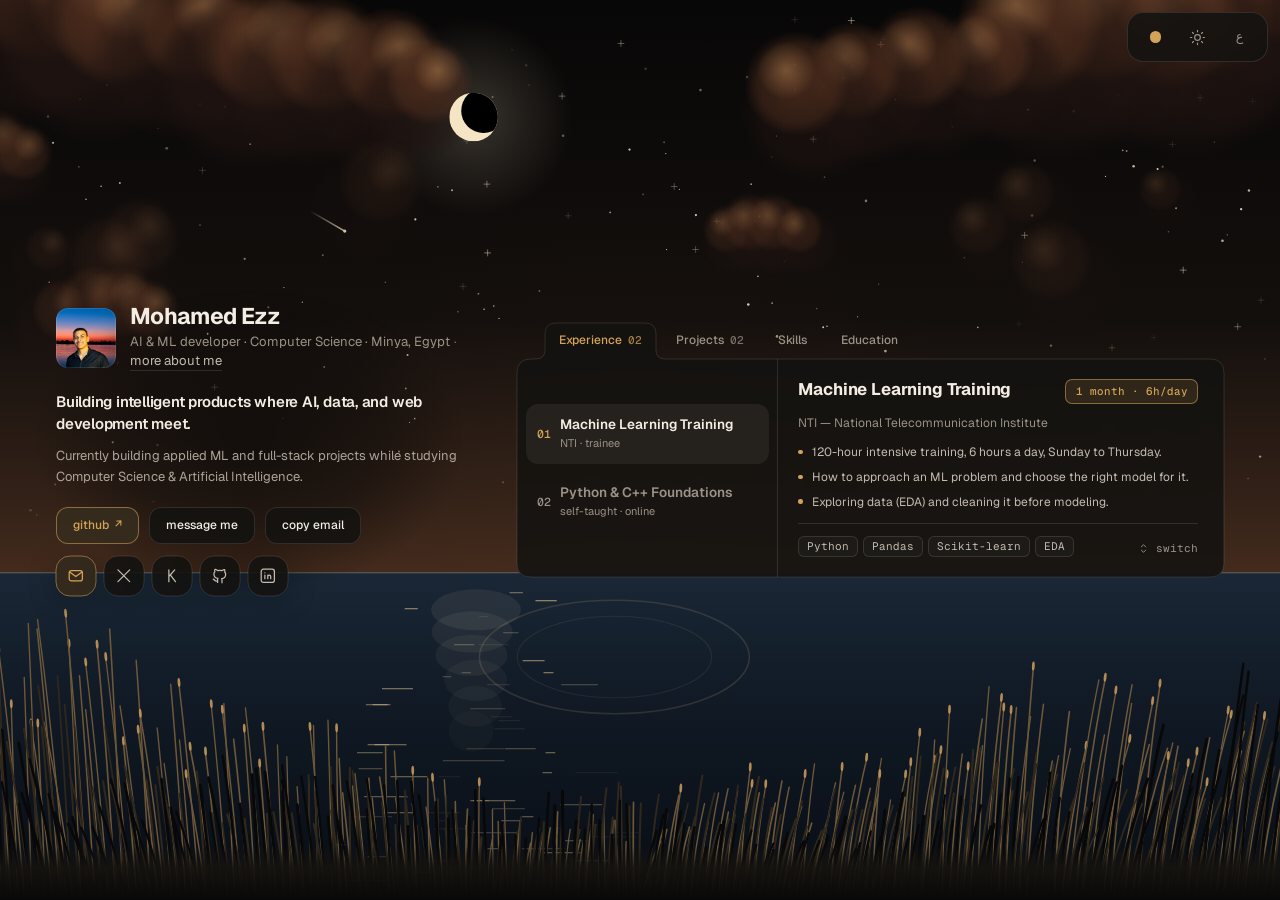
==== commit b8fbd166: "Rebuild portfolio: glgl.me-style design, EN/AR RTL, dark/light, 4 palettes, canvas landscape scene" ====
--- a/index.html
+++ b/index.html
@@ -1,5 +1,5 @@
 <!DOCTYPE html>
-<html lang="en" dir="ltr" data-palette="nile-silt" data-theme="dark">
+<html lang="en" dir="ltr" data-palette="nile-silt" data-theme="dark" class="is-world-entering">
 <head>
 <meta charset="UTF-8">
 <meta name="viewport" content="width=device-width, initial-scale=1.0">
@@ -10,46 +10,60 @@
 <meta name="description" content="Mohamed Ezz — AI & Machine Learning Developer. Portfolio of machine learning and full-stack web projects.">
 <link rel="preconnect" href="https://fonts.googleapis.com">
 <link rel="preconnect" href="https://fonts.gstatic.com" crossorigin>
-<link href="https://fonts.googleapis.com/css2?family=Geist:wght@100..900&family=Geist+Mono:wght@400;500&display=swap" rel="stylesheet">
+<link href="https://fonts.googleapis.com/css2?family=Geist:wght@100..900&family=Geist+Mono:wght@400;500;600&display=swap" rel="stylesheet">
 <link rel="stylesheet" href="style.css">
 </head>
 <body>
-<canvas class="pixel-landscape-canvas" aria-hidden="true"></canvas>
+<canvas class="scene" aria-hidden="true"></canvas>
 
-<div class="dock">
-  <div class="pal-wrap">
-    <button id="palBtn" aria-label="Palette" aria-haspopup="listbox" aria-expanded="false"><span class="pal-dot"></span></button>
-    <div class="pal-menu" id="palMenu" role="listbox"></div>
-  </div>
-  <button id="themeBtn" aria-label="Toggle light / dark"></button>
-  <button id="langBtn" aria-label="Switch language">ع</button>
-</div>
+<nav class="dock" aria-label="utilities">
+  <button class="dbtn" id="palBtn" aria-label="palette" aria-haspopup="listbox" aria-expanded="false">
+    <svg class="morph" aria-hidden="true"><path class="mpath"/></svg>
+    <span class="pal-dot" aria-hidden="true"></span>
+  </button>
+  <button class="dbtn" id="themeBtn" aria-label="toggle light / dark">
+    <svg class="morph" aria-hidden="true"><path class="mpath"/></svg>
+    <span class="dic" aria-hidden="true"></span>
+  </button>
+  <button class="dbtn" id="langBtn" aria-label="switch language">
+    <svg class="morph" aria-hidden="true"><path class="mpath"/></svg>
+    <span class="dlg-label" aria-hidden="true">ع</span>
+  </button>
+</nav>
+<div class="pal-pop" id="palMenu" role="listbox" aria-label="palette"></div>
 
-<main class="stage">
+<main class="shell">
   <div class="grid">
     <section class="ident">
       <div class="who">
         <div class="avatar" role="img" aria-label="Mohamed Ezz"></div>
-        <div>
+        <div class="who-txt">
           <h1 data-t="name"></h1>
-          <div class="sub"><span data-t="sub"></span></div><button class="more" id="moreBtn" data-t="more"></button>
+          <div class="sub"><span data-t="sub"></span><span class="sep" aria-hidden="true">·</span><button class="more" id="moreBtn" data-t="more"></button></div>
         </div>
       </div>
       <p class="pitch" data-t="pitch"></p>
       <p class="pitch2" data-t="pitch2"></p>
       <div class="btns">
-        <a class="btn primary" href="https://github.com/mohamedezzmnu" target="_blank" rel="noopener">GitHub ↗</a>
-        <button class="btn" id="msgBtn" data-t="msg"></button>
-        <button class="btn" id="copyBtn" data-t="copy"></button>
+        <a class="btn primary jelly" href="https://github.com/mohamedezzmnu" target="_blank" rel="noopener">github <span class="arr">↗</span></a>
+        <button class="btn jelly" id="msgBtn" data-t="msg"></button>
+        <button class="btn jelly" id="copyBtn" data-t="copy"></button>
       </div>
       <div class="icons" id="icons"></div>
     </section>
-    <section class="panel-col">
-      <div class="tabs" id="tabs" role="tablist"></div>
-      <div class="panel" id="panel"></div>
+    <section class="panel-col" id="panelCol">
+      <svg class="poutline" aria-hidden="true">
+        <defs><clipPath id="pclip" clipPathUnits="userSpaceOnUse"><path id="pclipPath"/></clipPath></defs>
+        <path id="pstroke" fill="none"/>
+      </svg>
+      <div class="pbg" aria-hidden="true"></div>
+      <div class="tabs" id="tabs" role="tablist" aria-label="sections"></div>
+      <div class="panel" id="panel" role="tabpanel"></div>
     </section>
   </div>
 </main>
+
+<div class="print-all" id="printAll" aria-hidden="true"></div>
 
 <script src="landscape.js"></script>
 <script src="app.js"></script>
--- a/style.css
+++ b/style.css
@@ -1,200 +1,463 @@
-@property --scrim{syntax:'<color>';inherits:true;initial-value:#0d0c0b}
+/* ============================================================
+   Mohamed Ezz — portfolio. Original code, design system per spec.
+   ============================================================ */
+
+/* ---- tokens ---- */
 :root{
-  --scrim:var(--bg);
-  --bg:#0d0c0b;--panel:rgba(20,19,17,.88);--panel-solid:#141311;--ink:#f3ede4;--body:#c4bbb0;--muted:#9b9185;--accent:#d4a359;--accent-ink:#120f0b;
-  --line:color-mix(in srgb,var(--ink) 12%,transparent);
-  --surface:color-mix(in srgb,var(--ink) 7%,transparent);
-  --surface-hover:color-mix(in srgb,var(--ink) 11%,transparent);
-  --accent-soft:color-mix(in srgb,var(--accent) 14%,transparent);
-  --accent-border:color-mix(in srgb,var(--accent) 55%,transparent);
-  --sans:'Geist',ui-sans-serif,system-ui,'Segoe UI',sans-serif;
-  --mono:'Geist Mono',ui-monospace,'SF Mono',Menlo,monospace;
-}
-:root[data-palette="deep-moss"]{--bg:#0b100d;--panel:rgba(17,24,20,.88);--panel-solid:#111814;--ink:#eaf0ec;--body:#b1bfb6;--muted:#86988d;--accent:#cbb894}
-:root[data-palette="basalt"]{--bg:#0e0c0c;--panel:rgba(22,20,19,.88);--panel-solid:#161413;--ink:#f2ede8;--body:#bfb8b0;--muted:#968d86;--accent:#e07a5f}
-:root[data-palette="nocturne"]{--bg:#0a0d14;--panel:rgba(18,22,30,.88);--panel-solid:#12161e;--ink:#eef2f8;--body:#b2bccd;--muted:#8895ad;--accent:#8fb89f}
-:root[data-theme="light"]{--bg:#e8dac2;--panel:rgba(246,241,231,.92);--panel-solid:#f6f1e7;--ink:#1b1612;--body:#3a3129;--muted:#5d5146;--accent:#9c651d;--accent-ink:#faf7f2}
-:root[data-theme="light"][data-palette="deep-moss"]{--bg:#d5ddd0;--panel:rgba(238,243,236,.92);--panel-solid:#eef3ec;--ink:#1a211c;--body:#36423a;--muted:#566359;--accent:#7d6b43}
-:root[data-theme="light"][data-palette="basalt"]{--bg:#e6cfc8;--panel:rgba(247,238,233,.92);--panel-solid:#f7eee9;--ink:#1f1715;--body:#3d302c;--muted:#5f504a;--accent:#b84b30}
-:root[data-theme="light"][data-palette="nocturne"]{--bg:#cfd8e4;--panel:rgba(237,241,247,.92);--panel-solid:#edf1f7;--ink:#131a26;--body:#2f3a4d;--muted:#52607a;--accent:#4f7a62}
-
-*{box-sizing:border-box;margin:0;padding:0}
-html{background:var(--bg)}
-body{font-family:var(--sans);font-size:16px;line-height:1.55;color:var(--ink);background:transparent;-webkit-font-smoothing:antialiased;min-height:100vh;overflow:hidden;transition:color .22s}
-html[lang="ar"] body{line-height:1.7;font-family:'Geist',ui-sans-serif,system-ui,'Segoe UI',sans-serif}
+  --sans:'Geist',ui-sans-serif,system-ui,-apple-system,BlinkMacSystemFont,'Segoe UI',Roboto,'Helvetica Neue',Arial,sans-serif;
+  --mono:'Geist Mono',ui-monospace,SFMono-Regular,Menlo,Monaco,Consolas,monospace;
+}
+:root[data-theme="dark"][data-palette="nile-silt"]{
+  --bg:#0d0c0b;--panel-bg:#141311e0;--panel-solid:#141311;--panel-border:#f2e8d81f;
+  --surface:#1f1c19db;--surface-hover:#28241feb;--surface-active:#2c2823;--chip:#201d19e0;
+  --bio-vignette:#0b0a09bd;--ink:#f3ede4;--body:#c4bbb0;--muted:#9b9185;
+  --accent:#d4a359;--accent-soft:#d4a35924;--accent-border:#d4a3598c;--accent-ink:#120f0b}
+:root[data-theme="dark"][data-palette="deep-moss"]{
+  --bg:#0b100d;--panel-bg:#111814e0;--panel-solid:#111814;--panel-border:#e1eee61f;
+  --surface:#19221ddb;--surface-hover:#212d26eb;--surface-active:#27362e;--chip:#1c2620e0;
+  --bio-vignette:#080d0bbd;--ink:#eaf0ec;--body:#b1bfb6;--muted:#86988d;
+  --accent:#cbb894;--accent-soft:#cbb89424;--accent-border:#cbb8948c;--accent-ink:#101512}
+:root[data-theme="dark"][data-palette="basalt"]{
+  --bg:#0e0c0c;--panel-bg:#161413e0;--panel-solid:#161413;--panel-border:#f5eae41f;
+  --surface:#201c1bdb;--surface-hover:#2a2523eb;--surface-active:#302a28;--chip:#231e1de0;
+  --bio-vignette:#0c0a0abd;--ink:#f2ede8;--body:#bfb8b0;--muted:#968d86;
+  --accent:#e07a5f;--accent-soft:#e07a5f26;--accent-border:#e07a5f8c;--accent-ink:#14100f}
+:root[data-theme="dark"][data-palette="nocturne"]{
+  --bg:#0a0d14;--panel-bg:#12161ee0;--panel-solid:#12161e;--panel-border:#e4ecf821;
+  --surface:#191f2adb;--surface-hover:#222a38eb;--surface-active:#273142;--chip:#1c232fe0;
+  --bio-vignette:#080b12bd;--ink:#eef2f8;--body:#b2bccd;--muted:#8895ad;
+  --accent:#8fb89f;--accent-soft:#8fb89f26;--accent-border:#8fb89f8c;--accent-ink:#0d1210}
+:root[data-theme="light"][data-palette="nile-silt"]{
+  --bg:#e8dac2;--panel-bg:#f6f1e7eb;--panel-solid:#f6f1e7;--panel-border:#3a2e2229;
+  --surface:#ebe2d3e0;--surface-hover:#e2d7c5f0;--surface-active:#dcd0bc;--chip:#e8dfd0eb;
+  --bio-vignette:#f6f1e7d1;--ink:#1b1612;--body:#3a3129;--muted:#5d5146;
+  --accent:#9c651d;--accent-soft:#9c651d24;--accent-border:#9c651d80;--accent-ink:#faf7f2}
+:root[data-theme="light"][data-palette="deep-moss"]{
+  --bg:#dce8e0;--panel-bg:#f3f7f3eb;--panel-solid:#f3f7f3;--panel-border:#192b2129;
+  --surface:#e2ebe4e0;--surface-hover:#d6e2d9f0;--surface-active:#ccdcd0;--chip:#dfe9e1eb;
+  --bio-vignette:#f3f7f3d1;--ink:#131c16;--body:#2f4036;--muted:#4f6357;
+  --accent:#7a6136;--accent-soft:#7a613624;--accent-border:#7a61367a;--accent-ink:#f7faf8}
+:root[data-theme="light"][data-palette="basalt"]{
+  --bg:#eeddd4;--panel-bg:#f8f3efeb;--panel-solid:#f8f3ef;--panel-border:#2d1c1729;
+  --surface:#eee5dee0;--surface-hover:#e5dad2f0;--surface-active:#dfd2c8;--chip:#ebe2dbeb;
+  --bio-vignette:#f8f3efd1;--ink:#1a1514;--body:#3f3431;--muted:#62544f;
+  --accent:#b84b30;--accent-soft:#b84b3024;--accent-border:#b84b307a;--accent-ink:#fbf9f7}
+:root[data-theme="light"][data-palette="nocturne"]{
+  --bg:#dce6f2;--panel-bg:#f3f7fbeb;--panel-solid:#f3f7fb;--panel-border:#18223229;
+  --surface:#e2eaf3e0;--surface-hover:#d6e1edf0;--surface-active:#cbd9e8;--chip:#dfe8f2eb;
+  --bio-vignette:#f3f7fbd6;--ink:#131822;--body:#313c4f;--muted:#515e74;
+  --accent:#2e6e4d;--accent-soft:#2e6e4d24;--accent-border:#2e6e4d7a;--accent-ink:#f7f9fc}
+
+/* tech chip colors (dark / light) */
+:root{
+  --tech-nextjs:#d6d6d6;--tech-supabase:#3ecf8e;--tech-python:#5ca2f5;--tech-pandas:#a68af0;
+  --tech-matplotlib:#e8914f;--tech-seaborn:#4fb0c4;--tech-api:#9aa3b2;--tech-lr:#e0b84f;
+  --tech-js:#e8c95a;--tech-ml:#52d1a0}
+:root[data-theme="light"]{
+  --tech-nextjs:#3f3f46;--tech-supabase:#178f5b;--tech-python:#2563af;--tech-pandas:#6d4fc4;
+  --tech-matplotlib:#b85c1a;--tech-seaborn:#2b7f93;--tech-api:#5f6b7a;--tech-lr:#9a6012;
+  --tech-js:#8a6d12;--tech-ml:#197856}
+
+/* ---- reset / base ---- */
+*,*::before,*::after{box-sizing:border-box;margin:0;padding:0}
+html{font-size:16px;background:var(--bg)}
+html[lang="ar"]{line-height:1.7}
+body{
+  font-family:var(--sans);font-size:16px;line-height:1.55;color:var(--ink);
+  background:transparent;-webkit-font-smoothing:antialiased;-webkit-tap-highlight-color:transparent;
+  min-height:100vh;min-height:100dvh}
+html[lang="ar"] body{line-height:1.7}
+ul,ol{list-style:none}
+a{color:inherit;text-decoration:none}
 button{font:inherit;color:inherit;background:none;border:0;cursor:pointer}
-a{color:inherit;text-decoration:none}
-:focus-visible{outline:2px solid var(--accent);outline-offset:2px;border-radius:6px}
+img{max-width:100%;display:block}
+::selection{background:var(--accent);color:var(--accent-ink)}
+:focus-visible{outline:2px solid var(--accent);outline-offset:2px;border-radius:8px}
+.ltr{direction:ltr;unicode-bidi:isolate;display:inline-block}
 .mono{font-family:var(--mono)}
-.pixel-landscape-canvas{position:fixed;inset:0;width:100%;height:100%;z-index:-1;display:block}
-
-/* dock */
-.dock{position:fixed;top:14px;inset-inline-end:14px;z-index:30;display:flex;align-items:center;gap:8px;padding:7px 10px;height:50px;border-radius:16px;background:var(--panel);border:1px solid var(--line);backdrop-filter:blur(8px);-webkit-backdrop-filter:blur(8px)}
-.dock button{height:34px;min-width:34px;padding:0 8px;border-radius:10px;display:grid;place-items:center;font-family:var(--mono);font-size:12.5px;color:var(--body);transition:background .14s,color .14s}
-.dock button:hover{background:var(--surface-hover);color:var(--ink)}
-.dock svg{width:17px;height:17px;stroke:currentColor;fill:none;stroke-width:1.7;stroke-linecap:round;stroke-linejoin:round}
-.pal-dot{width:14px;height:14px;border-radius:50%;background:var(--accent);display:block}
-.pal-wrap{position:relative}
-.pal-menu{position:absolute;top:calc(100% + 16px);inset-inline-start:-6px;width:165px;padding:6px;border-radius:14px;background:var(--panel-solid);border:1px solid var(--line);display:none;flex-direction:column;gap:2px}
-.pal-menu.open{display:flex}
-.pal-menu button{height:36px;width:100%;justify-content:start;display:flex;align-items:center;gap:10px;padding:0 10px;font-family:var(--sans);font-size:12.5px;border-radius:10px;text-align:start}
-.pal-menu button[aria-selected="true"]{background:var(--accent-soft);color:var(--ink)}
-.pal-menu i{width:10px;height:10px;border-radius:50%;display:block}
-
-/* stage */
-.stage{min-height:100vh;display:flex;align-items:center;justify-content:center;padding:56px}
-.grid{display:grid;grid-template-columns:minmax(0,409px) minmax(0,707px);gap:52px;align-items:center;width:100%;max-width:1168px}
-.ident{align-self:center;position:relative;isolation:isolate}
-.ident::before{content:"";position:absolute;inset:-4.75rem -4.5rem;z-index:-1;background:radial-gradient(ellipse 52% 46% at 48% 48%,color-mix(in srgb,var(--scrim) 62%,transparent) 0%,color-mix(in srgb,var(--scrim) 36%,transparent) 44%,transparent 74%)}
-.who{display:flex;gap:16px;align-items:center}
-.avatar{width:60px;height:60px;border-radius:12px;border:1px solid var(--line);flex:none;background:url(assets/mohamed.jpg) 50% 34.6%/230% auto no-repeat}
-h1{font-size:1.42rem;line-height:1.12;font-weight:700;letter-spacing:-.03em}
-[dir="rtl"] h1{letter-spacing:0}
-.sub{font-size:.82rem;color:var(--muted);margin-top:2px}
-.more{display:inline-block;margin-top:2px;font-size:.82rem;color:var(--body);text-decoration:underline;text-underline-offset:3px}
-.pitch{margin-top:20px;font-size:15px;font-weight:600;line-height:1.42;letter-spacing:-.015em;max-width:40ch}
-[dir="rtl"] .pitch{letter-spacing:0}
-.pitch2{margin-top:12px;font-size:13px;line-height:1.58;color:var(--body);opacity:.86;max-width:46ch}
-.btns{display:flex;gap:10px;margin-top:20px;flex-wrap:wrap;align-items:center}
-.btn{padding:.5rem 1rem;border-radius:12px;font-size:.75rem;font-weight:500;display:inline-flex;align-items:center;gap:6px;border:1px solid var(--line);background:var(--panel-solid);transition:background .14s,border-color .14s,color .14s}
-.btn:hover{background:var(--surface-hover)}
-.btn.primary{border-color:var(--accent-border);color:var(--accent);background:linear-gradient(var(--accent-soft),var(--accent-soft)),var(--panel-solid)}
-.icons{display:flex;gap:8px;margin-top:14px}
-.ibtn{position:relative;width:40px;height:40px;border-radius:14px;display:grid;place-items:center;background:var(--panel);border:1px solid var(--line);transition:border-radius .25s,background .14s,border-color .14s,color .14s;color:var(--body)}
-.ibtn:hover{border-radius:10px 16px 10px 16px;background:var(--surface-hover);color:var(--ink)}
-.ibtn.tint{color:var(--accent);background:linear-gradient(var(--accent-soft),var(--accent-soft)),var(--panel-solid);border-color:var(--accent-border)}
-.ibtn svg{width:18px;height:18px;stroke:currentColor;fill:none;stroke-width:1.7;stroke-linecap:round;stroke-linejoin:round}
-.ibtn::after{content:attr(data-tip);position:absolute;bottom:calc(100% + 8px);left:50%;transform:translate(-50%,4px);font-family:var(--mono);font-size:11px;text-transform:lowercase;white-space:nowrap;padding:3px 8px;border-radius:6px;background:var(--panel-solid);border:1px solid var(--line);color:var(--ink);opacity:0;pointer-events:none;transition:opacity .15s,transform .15s;z-index:5}
-.ibtn:hover::after,.ibtn:focus-visible::after{opacity:1;transform:translate(-50%,0)}
-
-/* tabs + panel */
-.tabs{display:flex;gap:2px;padding-inline-start:6px;position:relative;z-index:2;margin-bottom:-1px;overflow-x:auto;scrollbar-width:none}
-.tabs::-webkit-scrollbar{display:none}
-.tab{position:relative;padding:.5rem .875rem;font-size:.75rem;font-weight:500;color:var(--muted);border-radius:9px 9px 0 0;white-space:nowrap;display:flex;gap:6px;align-items:baseline;transition:color .14s}
-.tab:hover{color:var(--ink)}
-.tab .cnt{font-family:var(--mono);font-size:.69rem}
-.tab[aria-selected="true"]{color:var(--accent);background:var(--panel);border:1px solid var(--line);border-bottom:0;backdrop-filter:blur(8px);-webkit-backdrop-filter:blur(8px);padding-bottom:11px}
-.panel{position:relative;height:clamp(400px,56vh,480px);border-radius:16px;background:var(--panel);border:1px solid var(--line);backdrop-filter:blur(8px);-webkit-backdrop-filter:blur(8px);overflow:hidden;transition:background .22s,border-color .22s}
-.panel.first-active{border-start-start-radius:0}
-.view{height:100%;animation:fade .2s both}
-.split{direction:ltr;display:grid;grid-template-columns:40% 1fr;height:100%}
-.split>#detail{direction:ltr;min-height:0;height:100%;overflow:hidden}
-[dir="rtl"] .split>#detail,[dir="rtl"] .split>.list{direction:rtl}
-@keyframes fade{from{opacity:0;transform:translateY(6px)}to{opacity:1;transform:none}}
-.list{border-inline-end:1px solid var(--line);padding:14px 10px;display:flex;flex-direction:column;gap:6px;overflow:auto}
-.item{direction:ltr;display:flex;gap:10px;align-items:center;text-align:start;padding:10px 12px;min-height:60px;border-radius:12px;opacity:.7;transition:background .14s,opacity .14s;border:1px solid transparent}
-.item:hover{opacity:1}
-.item[aria-selected="true"]{background:var(--surface);opacity:1}
-.item .n{font-family:var(--mono);font-size:.72rem;font-weight:500;color:var(--muted)}
-.item[aria-selected="true"] .n{color:var(--accent)}
-.item .txt{flex:1;min-width:0}
-[dir="rtl"] .item .txt{direction:rtl}
-.item b{display:block;font-size:15px;font-weight:600;line-height:1.25}
-.item small{display:block;font-size:12px;color:var(--muted);margin-top:2px}
-.detail{padding:22px 28px 16px;display:flex;flex-direction:column;overflow:hidden;min-width:0;height:100%}
-.dbody{flex:1 1 auto;overflow:auto;min-height:0;padding-bottom:12px;padding-inline-end:4px}
-.dbody::-webkit-scrollbar,.full::-webkit-scrollbar,.list::-webkit-scrollbar{width:6px}
-.dbody::-webkit-scrollbar-thumb,.full::-webkit-scrollbar-thumb,.list::-webkit-scrollbar-thumb{background:var(--line);border-radius:3px}
-.dhead{display:flex;justify-content:space-between;gap:12px;align-items:flex-start;flex-wrap:nowrap}
-.dhead h2{min-width:0}
-.dhead h2{font-size:1.05rem;line-height:1.25;font-weight:700;letter-spacing:-.01em}
-[dir="rtl"] .dhead h2{letter-spacing:0}
-.role{margin-top:4px;font-size:.76rem;line-height:1.45;color:var(--muted)}
-.chip-date{font-family:var(--mono);font-size:.68rem;font-weight:500;color:var(--accent);background:var(--accent-soft);border:1px solid var(--accent-border);border-radius:7px;padding:.2rem .58rem;white-space:nowrap}
-.bul{margin-top:14px;display:flex;flex-direction:column;gap:.4rem;list-style:none}
-.bul li{position:relative;padding-inline-start:.85rem;font-size:12px;color:var(--body);line-height:1.54}
-.bul li::before{content:"";position:absolute;inset-inline-start:0;top:.62em;width:4.5px;height:4.5px;border-radius:50%;background:var(--accent)}
-.foot{flex:none;padding-top:.75rem;border-top:1px solid var(--line);display:flex;flex-wrap:wrap;gap:.5rem;justify-content:space-between;align-items:flex-end}
-.chips{display:flex;flex-wrap:wrap;gap:6px}
-.chip{font-family:var(--mono);font-size:11px;line-height:1.35;border:1px solid color-mix(in srgb,var(--ink) 16%,transparent);border-radius:6px;padding:.125rem .5rem;color:var(--body)}
-.chip.t{color:var(--c);border-color:color-mix(in srgb,var(--c) 55%,transparent);background:color-mix(in srgb,var(--c) 13%,transparent)}
-.hint{font-family:var(--mono);font-size:11px;color:var(--muted);display:flex;gap:6px;align-items:center;margin-inline-start:auto}
-.hint svg{width:13px;height:13px;stroke:currentColor;fill:none;stroke-width:1.7}
-.sbtn{font-family:var(--mono);font-size:11.5px;border:1px solid var(--line);border-radius:8px;padding:5px 11px;color:var(--body);transition:background .14s;display:inline-flex;align-items:center}
-.sbtn:hover{background:var(--surface-hover)}
-.sbtn.a{color:var(--accent);border-color:var(--accent-border);background:var(--accent-soft)}
-.desc{margin-top:12px;font-size:13px;color:var(--body);line-height:1.7}
-.full{padding:22px 28px;overflow:auto;height:100%;display:flex;flex-direction:column}
-.cards{display:grid;grid-template-columns:1fr 1fr;gap:14px}
-.card{border:1px solid var(--line);background:var(--surface);border-radius:10px;padding:14px}
-.card header{display:flex;justify-content:space-between;align-items:center;gap:8px;padding-bottom:10px;border-bottom:1px solid var(--line);margin-bottom:10px;font-size:13.5px;font-weight:600}
-.card header span:first-child{display:flex;align-items:center;gap:8px}
-.card header span:first-child::before{content:"";width:6px;height:6px;border-radius:50%;background:var(--accent)}
-.card header em{font-style:normal;font-family:var(--mono);font-size:11px;color:var(--muted);font-weight:400}
-.card .chip{border-radius:4px;padding:3px 8px;font-size:11.5px}
-.meta{display:grid;grid-template-columns:repeat(3,1fr);border-block:1px solid var(--line);margin-top:16px}
-.meta div{padding:10px 0;padding-inline-end:12px}
-.meta div+div{padding-inline-start:14px;border-inline-start:1px solid var(--line)}
-.meta small{display:block;font-family:var(--mono);font-size:10.5px;color:var(--muted);text-transform:lowercase}
-.meta span{font-size:12.5px}
-.box{border:1px solid var(--line);border-radius:8px;padding:12px;position:relative;margin-top:18px}
-.box>small{position:absolute;top:-9px;inset-inline-start:12px;background:var(--panel-solid);padding:0 6px;font-family:var(--mono);font-size:10.5px;color:var(--muted);text-transform:lowercase}
-.lede{font-size:17px;font-weight:600;line-height:1.5}
-.lede strong{color:var(--accent);font-weight:700}
-.facts{margin-top:16px;display:grid;grid-template-columns:1fr 1fr;gap:4px 24px}
-.facts div{display:flex;justify-content:space-between;gap:10px;font-size:12.5px;padding:7px 0;border-bottom:1px solid var(--line)}
-.facts span:first-child{color:var(--muted);font-family:var(--mono);font-size:11.5px}
-.form{display:flex;flex-direction:column;gap:10px}
-.form label{display:block;font-family:var(--mono);font-size:11px;color:var(--muted);margin-bottom:3px;text-transform:lowercase}
-.form input[type=text],.form input[type=email],.form textarea{width:100%;font:inherit;font-size:13px;color:var(--ink);background:var(--surface);border:1px solid var(--line);border-radius:8px;padding:8px 10px}
-.form textarea{height:78px;resize:none}
-.crow{display:grid;grid-template-columns:1fr 1fr;gap:28px}
-.links{display:flex;flex-direction:column}
-.links a{display:flex;justify-content:space-between;gap:10px;padding:10px 0;border-bottom:1px solid var(--line);font-size:13px;transition:color .14s}
-.links a:hover{color:var(--accent)}
-.links a span{font-family:var(--mono);font-size:11.5px;color:var(--muted)}
-.cta{font-size:20px;font-weight:700;line-height:1.35;margin-bottom:12px}
-.fstatus{font-size:12px;color:var(--body)}
-
-/* dialogs */
-.ovl{position:fixed;inset:0;z-index:40;display:grid;place-items:center;padding:24px;background:color-mix(in srgb,var(--bg) 78%,transparent);animation:fade .18s both}
-.dlg{position:relative;width:100%;max-width:780px;max-height:calc(100vh - 72px);overflow:auto;border-radius:16px;background:var(--panel-solid);border:1px solid var(--line);padding:26px 28px;animation:up .25s both}
-.dlg .x{position:sticky;top:0;float:inline-end;width:32px;height:32px;margin-inline-start:8px;border-radius:9px;display:grid;place-items:center;font-size:17px;color:var(--muted);border:1px solid var(--line)}
-@keyframes up{from{opacity:0;transform:translateY(18px)}to{opacity:1;transform:none}}
-
-/* glgl-style entrance: each UI element slides in from its outer edge with a light spring,
-   the panel column from its side, the dock drops from the top. Direction-aware (rtl mirrors). */
-@keyframes slide-l{from{opacity:0;transform:translateX(-52px)}to{opacity:1;transform:none}}
-@keyframes slide-r{from{opacity:0;transform:translateX(52px)}to{opacity:1;transform:none}}
-@keyframes drop-in{from{opacity:0;transform:translateY(-30px)}to{opacity:1;transform:none}}
-.enter .who{animation:slide-l .7s cubic-bezier(.3,1.45,.5,1) both}
-.enter .pitch{animation:slide-l .7s cubic-bezier(.3,1.45,.5,1) .07s both}
-.enter .pitch2{animation:slide-l .7s cubic-bezier(.3,1.45,.5,1) .13s both}
-.enter .btns{animation:slide-l .7s cubic-bezier(.3,1.45,.5,1) .19s both}
-.enter .icons{animation:slide-l .7s cubic-bezier(.3,1.45,.5,1) .24s both}
-.enter .panel-col{animation:slide-r .8s cubic-bezier(.3,1.45,.5,1) .1s both}
-.enter .dock{animation:drop-in .6s cubic-bezier(.3,1.45,.5,1) .3s both}
-[dir="rtl"] .enter .who,[dir="rtl"] .enter .pitch,[dir="rtl"] .enter .pitch2,[dir="rtl"] .enter .btns,[dir="rtl"] .enter .icons{animation-name:slide-r}
-[dir="rtl"] .enter .panel-col{animation-name:slide-l}
+
+/* boot: no theme transition on first paint */
+html.booting,html.booting *{transition:none!important}
+
+/* theme / palette cross-fades */
 body,body *{transition-property:background-color,color,border-color,fill,stroke;transition-duration:.22s;transition-timing-function:ease}
 body.theme-sync,body.theme-sync *{transition-duration:.9s}
 body.palette-sync,body.palette-sync *{transition-duration:.4s}
-@media (prefers-reduced-motion:reduce){*{animation:none!important;transition:none!important}}
-html,body{max-width:100%;overflow-x:hidden}
-.grid>*{min-width:0}
-
-/* mobile + tablet: one column, identity first, tabs + panel full width, page scrolls */
-@media (max-width:1199px){
+
+/* ---- scene canvas ---- */
+.scene{position:fixed;inset:0;width:100vw;height:100vh;height:100dvh;z-index:0;pointer-events:none;display:block}
+
+/* ---- shell / grid ---- */
+.shell{
+  position:relative;z-index:2;min-height:100vh;min-height:100dvh;
+  display:flex;align-items:center;justify-content:center;
+  padding-block:clamp(1.5rem,4vh,3rem);padding-inline:2rem;overflow:clip}
+.grid{
+  display:grid;grid-template-columns:minmax(0,35%) minmax(0,1fr);
+  align-items:center;gap:2.5rem;width:100%;max-width:1180px}
+@media (min-width:1024px){.shell{padding-inline:3.5rem}}
+@media (min-width:1280px){.grid{gap:3.25rem}}
+
+/* ---- identity column ---- */
+.ident{display:flex;flex-direction:column;min-width:0;position:relative;z-index:6}
+.ident::before{
+  content:"";position:absolute;inset:-4.75rem -4.5rem;z-index:-1;
+  background:radial-gradient(ellipse 52% 46% at 48% 48%,var(--bio-vignette) 0%,color-mix(in srgb,var(--bio-vignette) 58%,transparent) 44%,transparent 74%)}
+.who{display:flex;gap:.875rem;align-items:center}
+.avatar{
+  width:60px;height:60px;border-radius:12px;corner-shape:squircle;border:1px solid var(--panel-border);
+  flex:none;background:var(--surface) url(assets/mohamed.jpg) 50% 34.6%/230% auto no-repeat}
+.who-txt{display:flex;flex-direction:column;gap:.16rem;min-width:0}
+h1{font-size:1.42rem;font-weight:700;line-height:1.12;letter-spacing:-.03em;color:var(--ink)}
+html[lang="ar"] h1{letter-spacing:0}
+.sub{font-size:.82rem;color:var(--muted);line-height:1.45}
+.sub .sep{opacity:.65;margin-inline:.28rem}
+.more{
+  display:inline;font-size:.82rem;color:var(--body);padding:0;
+  border-bottom:1px solid var(--panel-border);transition:color .14s,border-color .14s}
+.more:hover{color:var(--accent);border-color:var(--accent-border)}
+.pitch{margin-top:1.25rem;font-size:15px;font-weight:600;line-height:1.42;letter-spacing:-.015em;color:var(--ink);max-width:40ch}
+html[lang="ar"] .pitch{letter-spacing:0}
+.pitch2{margin-top:.75rem;font-size:13px;line-height:1.58;color:var(--body);opacity:.86;max-width:46ch}
+
+/* CTA buttons */
+.btns{display:flex;flex-wrap:wrap;gap:.625rem;margin-top:1.25rem;align-items:center}
+.btn{
+  display:inline-flex;align-items:center;gap:.38rem;padding:.5rem 1rem;border-radius:12px;corner-shape:squircle;
+  font-size:.75rem;font-weight:500;
+  backdrop-filter:blur(6px);-webkit-backdrop-filter:blur(6px);
+  transition:background .14s,color .14s,border-color .14s;will-change:auto}
+.btn.primary{background:color-mix(in srgb,var(--accent) 16%,var(--panel-bg));color:var(--accent);border:1px solid var(--accent-border)}
+.btn.primary:hover{background:var(--accent);color:var(--accent-ink);border-color:var(--accent)}
+.btn.primary .arr{font-family:var(--mono)}
+.btn:not(.primary){background:var(--panel-bg);color:var(--ink);border:1px solid var(--panel-border)}
+.btn:not(.primary):hover{background:var(--surface-hover)}
+.btn.copied{background:var(--accent-soft);color:var(--accent);border-color:var(--accent-border)}
+
+/* morph icon buttons (icon row + dock share the mechanism) */
+.icons{display:flex;flex-wrap:wrap;gap:.5rem;margin-top:.75rem}
+.mbtn{
+  position:relative;width:40px;height:40px;display:grid;place-items:center;color:var(--body);
+  transition:color .14s}
+.mbtn .morph{position:absolute;inset:0;width:100%;height:100%;overflow:visible;pointer-events:none;z-index:-1}
+.mbtn .mpath{fill:var(--panel-bg);stroke:var(--panel-border);stroke-width:1;vector-effect:non-scaling-stroke;
+  filter:drop-shadow(0 6px 14px rgba(0,0,0,.24))}
+.mbtn:hover,.mbtn:focus-visible{color:var(--ink)}
+.mbtn .mic{width:1.1rem;height:1.1rem;display:grid;place-items:center}
+.mbtn .mic svg{width:1.1rem;height:1.1rem;stroke:currentColor;fill:none;stroke-width:1.7;stroke-linecap:round;stroke-linejoin:round}
+.mbtn .mlab{
+  position:absolute;top:calc(100% + 2px);left:50%;transform:translateX(-50%);
+  height:26px;display:flex;align-items:center;padding-inline:12px;
+  font-family:var(--mono);font-size:.66rem;white-space:nowrap;
+  color:var(--ink);opacity:0;pointer-events:none}
+.mbtn.accent{color:var(--accent)}
+.mbtn.accent .mpath{fill:color-mix(in srgb,var(--accent) 16%,var(--panel-solid));stroke:var(--accent-border)}
+.mbtn.accent:hover{color:var(--accent-ink)}
+.mbtn.accent .mlab{color:var(--accent-ink)}
+
+/* ---- dock ---- */
+.dock{
+  position:fixed;z-index:40;display:flex;flex-direction:column;gap:.875rem;
+  padding:.875rem .625rem;border-radius:16px;corner-shape:squircle;
+  background:var(--panel-bg);border:1px solid var(--panel-border);
+  backdrop-filter:blur(6px);-webkit-backdrop-filter:blur(6px);
+  top:50%;translate:0 -50%;inset-inline-end:1rem}
+.dbtn{position:relative;width:34px;height:34px;display:grid;place-items:center;color:var(--muted)}
+.dbtn:hover{color:var(--ink)}
+.dbtn .morph{position:absolute;inset:0;width:100%;height:100%;overflow:visible;pointer-events:none;z-index:-1}
+.dbtn .mpath{fill:transparent;stroke:transparent;stroke-width:1;vector-effect:non-scaling-stroke}
+.dbtn .dic{width:17px;height:17px;display:grid;place-items:center}
+.dbtn .dic svg{width:17px;height:17px;stroke:currentColor;fill:none;stroke-width:1.7;stroke-linecap:round;stroke-linejoin:round}
+.pal-dot{width:.72rem;height:.72rem;border-radius:50%;background:var(--accent);display:block}
+.dlg-label{font-family:var(--mono);font-size:12.5px;line-height:1}
+.dbtn .mlab{
+  position:absolute;top:50%;translate:0 -50%;inset-inline-end:calc(100% + 6px);
+  height:26px;display:flex;align-items:center;padding-inline:11px;
+  font-family:var(--mono);font-size:.67rem;white-space:nowrap;
+  color:var(--ink);opacity:0;pointer-events:none}
+
+/* palette popover */
+.pal-pop{
+  position:fixed;z-index:45;min-width:10.5rem;padding:.4rem;display:none;flex-direction:column;gap:.2rem;
+  border-radius:15px;corner-shape:squircle;background:var(--panel-bg);border:1px solid var(--panel-border);
+  backdrop-filter:blur(8px);-webkit-backdrop-filter:blur(8px);box-shadow:0 12px 28px rgba(0,0,0,.26);
+  top:50%;translate:0 -50%;inset-inline-end:4.5rem;transform-origin:right center}
+html[dir="rtl"] .pal-pop{transform-origin:left center}
+.pal-pop.open{display:flex}
+.pal-opt{
+  display:flex;align-items:center;gap:.6rem;width:100%;padding:.45rem .65rem;border-radius:10px;
+  font-size:.78rem;color:var(--body);text-align:start;transition:background .14s,color .14s}
+.pal-opt:hover{background:var(--surface-hover)}
+.pal-opt[aria-selected="true"]{background:var(--accent-soft);color:var(--accent);font-weight:600}
+.pal-opt .pdot{width:.8rem;height:.8rem;border-radius:50%;border:1.5px solid var(--pc);display:grid;place-items:center;flex:none}
+.pal-opt .pdot::before{content:"";width:.4rem;height:.4rem;border-radius:50%;background:var(--pc)}
+
+/* ---- panel (folder with tabs) ---- */
+.panel-col{position:relative;isolation:isolate;min-width:0;display:flex;flex-direction:column}
+.poutline{position:absolute;inset:0;width:100%;height:100%;z-index:5;pointer-events:none;overflow:visible}
+#pstroke{stroke:var(--panel-border);stroke-width:1;vector-effect:non-scaling-stroke;stroke-linejoin:round}
+.pbg{
+  position:absolute;inset:0;z-index:1;pointer-events:none;
+  background:var(--panel-bg);backdrop-filter:blur(6px);-webkit-backdrop-filter:blur(6px);
+  clip-path:url(#pclip)}
+.tabs{
+  position:relative;z-index:3;display:flex;align-items:flex-end;gap:.375rem;
+  padding-inline:1.75rem 1rem;overflow-x:auto;scrollbar-width:none}
+.tabs::-webkit-scrollbar{display:none}
+.tab{
+  position:relative;padding:.5rem .875rem;font-size:.75rem;font-weight:500;
+  color:var(--muted);white-space:nowrap;border-radius:9px 9px 0 0;corner-shape:squircle;
+  display:flex;gap:.38rem;align-items:baseline;transition:color .14s,background .14s;min-height:36px}
+.tab:hover:not([aria-selected="true"]){color:var(--ink);background:color-mix(in srgb,var(--panel-bg) 42%,transparent)}
+.tab[aria-selected="true"]{color:var(--accent)}
+.tab .cnt{font-family:var(--mono);font-size:.69rem;opacity:.75;direction:ltr;unicode-bidi:isolate}
+.panel{
+  position:relative;z-index:2;flex:1 1 auto;min-height:0;border-radius:14px;
+  overflow:hidden;display:flex;flex-direction:column}
+.view{height:100%;min-height:0;display:flex;flex-direction:column}
+.view.out{position:absolute;inset:0;pointer-events:none;z-index:4}
+
+/* master-detail split */
+.split{direction:ltr;display:grid;grid-template-columns:37% 63%;height:100%;min-height:0}
+.split>.rail,.split>.inspector{min-width:0;min-height:0}
+html[dir="rtl"] .split{direction:rtl}
+.rail{
+  position:relative;border-inline-end:1px solid var(--panel-border);user-select:none;cursor:ns-resize;
+  overflow:hidden}
+.rail-stage{
+  height:100%;display:flex;flex-direction:column;justify-content:center;gap:.45rem;padding:.75rem .55rem}
+.item{
+  display:flex;align-items:center;gap:.55rem;height:60px;flex:0 0 60px;padding:.5rem .7rem;
+  border-radius:12px;corner-shape:squircle;color:var(--muted);text-align:start;
+  transition:background .14s,color .14s;min-width:0}
+.item:hover:not([aria-selected="true"]){color:var(--body)}
+.item[aria-selected="true"]{background:var(--surface-hover);color:var(--ink)}
+.item .n{font-family:var(--mono);font-size:.72rem;font-weight:500;flex:none;direction:ltr}
+.item[aria-selected="true"] .n{color:var(--accent)}
+.item .itxt{flex:1;min-width:0;display:flex;flex-direction:column;gap:2px}
+.item b{display:block;font-size:.85rem;font-weight:600;line-height:1.25;
+  white-space:nowrap;overflow:hidden;text-overflow:ellipsis}
+.item small{display:block;font-size:.69rem;color:var(--muted);
+  white-space:nowrap;overflow:hidden;text-overflow:ellipsis}
+.inspector{padding:1.25rem;overflow-y:auto;overscroll-behavior:contain;scrollbar-gutter:stable;cursor:default}
+.inspector::-webkit-scrollbar,.rail-stage::-webkit-scrollbar,.full::-webkit-scrollbar{width:6px}
+.inspector::-webkit-scrollbar-thumb,.rail-stage::-webkit-scrollbar-thumb,.full::-webkit-scrollbar-thumb{background:var(--panel-border);border-radius:3px}
+.entry{display:flex;flex-direction:column;justify-content:space-between;gap:.75rem;min-height:100%}
+.entry-top{display:flex;flex-direction:column;gap:.65rem;min-width:0}
+.dhead{display:flex;justify-content:space-between;gap:.75rem;align-items:flex-start;flex-wrap:wrap}
+.dhead h2{font-size:1.05rem;font-weight:700;line-height:1.25;letter-spacing:-.01em;overflow-wrap:anywhere}
+html[lang="ar"] .dhead h2{letter-spacing:0}
+.dhead .yr{font-family:var(--mono);font-size:.72rem;color:var(--muted);font-weight:400}
+.role{font-size:.76rem;line-height:1.45;color:var(--muted)}
+.chip-date{
+  font-family:var(--mono);font-size:.68rem;font-weight:500;color:var(--accent);
+  background:var(--accent-soft);border:1px solid var(--accent-border);border-radius:7px;padding:.2rem .58rem;
+  white-space:nowrap;flex:none}
+.pills{display:flex;gap:.4rem;flex:none}
+.pill{
+  font-family:var(--mono);font-size:.68rem;padding:.2rem .55rem;border-radius:7px;
+  background:var(--surface);border:1px solid var(--panel-border);color:var(--body);
+  display:inline-flex;align-items:center;gap:.25rem;transition:background .14s,color .14s,border-color .14s}
+.pill:hover{background:var(--surface-hover);color:var(--ink)}
+.pill.a{background:var(--accent-soft);border-color:var(--accent-border);color:var(--accent)}
+.pill.a:hover{background:var(--accent);color:var(--accent-ink);border-color:var(--accent)}
+.desc{font-size:.79rem;color:var(--body);line-height:1.45}
+.pipe{
+  display:flex;justify-content:space-between;align-items:center;gap:.55rem;
+  border-radius:8px;border:1px solid var(--panel-border);
+  background:color-mix(in srgb,var(--bg) 55%,var(--panel-solid));padding:.46rem .7rem}
+.pipe code{font-family:var(--mono);font-size:11px;color:var(--body);direction:ltr;unicode-bidi:isolate;
+  white-space:nowrap;overflow:hidden;text-overflow:ellipsis}
+.pipe .metric{
+  font-family:var(--mono);font-size:11px;font-weight:600;color:var(--accent);background:var(--accent-soft);
+  border-radius:6px;padding:.14rem .48rem;white-space:nowrap;flex:none;direction:ltr;unicode-bidi:isolate}
+.bul{display:flex;flex-direction:column;gap:.4rem}
+.bul li{position:relative;padding-inline-start:.85rem;font-size:12px;color:var(--body);line-height:1.54}
+.bul li::before{content:"";position:absolute;inset-inline-start:0;top:.58em;width:.28rem;height:.28rem;border-radius:50%;background:var(--accent)}
+.foot{border-top:1px solid var(--panel-border);padding-top:.75rem;display:flex;justify-content:space-between;gap:.75rem;align-items:flex-end;flex-wrap:wrap}
+.chips{display:flex;flex-wrap:wrap;gap:.3rem}
+.chip{
+  font-family:var(--mono);font-size:11px;line-height:1.35;
+  border:1px solid var(--panel-border);border-radius:6px;padding:.125rem .5rem;
+  background:var(--surface);color:var(--body)}
+.chip.t{
+  --tc:var(--accent);
+  color:var(--tc);font-weight:500;
+  border-color:color-mix(in srgb,var(--tc) 26%,transparent);
+  background:color-mix(in srgb,var(--tc) 15%,var(--chip))}
+:root[data-theme="light"] .chip.t{background:color-mix(in srgb,var(--tc) 13%,var(--surface))}
+.hint{font-family:var(--mono);font-size:11px;color:var(--muted);display:flex;gap:.35rem;align-items:center;
+  white-space:nowrap;margin-inline-start:auto}
+.hint svg{width:13px;height:13px;stroke:currentColor;fill:none;stroke-width:1.7;stroke-linecap:round;stroke-linejoin:round}
+
+/* stack tab */
+.full{padding:1.15rem 1.25rem;overflow-y:auto;min-height:0}
+.cards{display:grid;grid-template-columns:repeat(2,minmax(0,1fr));grid-auto-rows:minmax(0,1fr);gap:.85rem;min-height:100%}
+.scard{
+  border-radius:13px;corner-shape:squircle;border:1px solid var(--panel-border);
+  background:color-mix(in srgb,var(--surface) 72%,transparent);
+  padding:.95rem 1.05rem;display:flex;flex-direction:column;gap:.7rem;
+  transition:background .14s,border-color .14s}
+.scard:hover{border-color:color-mix(in srgb,var(--accent) 34%,var(--panel-border));background:var(--surface)}
+.scard header{
+  display:flex;justify-content:space-between;align-items:center;gap:.5rem;
+  border-bottom:1px solid var(--panel-border);padding-bottom:.5rem}
+.scard .slabel{
+  display:flex;align-items:center;gap:.5rem;font-family:var(--mono);font-size:.73rem;font-weight:600;
+  color:var(--accent)}
+.scard .slabel::before{content:"";width:5px;height:5px;border-radius:50%;background:var(--accent)}
+.scard .scount{font-family:var(--mono);font-size:.67rem;color:var(--muted);opacity:.85;direction:ltr}
+.scard .chips{gap:.42rem}
+.scard .chip{
+  font-size:11.5px;padding:.28rem .62rem;border-radius:7px;
+  background:color-mix(in srgb,var(--bg) 42%,var(--chip));color:var(--ink);
+  transition:background .14s,border-color .14s,color .14s,translate .14s}
+.scard .chip:hover{border-color:var(--accent-border);background:var(--accent-soft);color:var(--accent);translate:0 -1px}
+
+/* education tab */
+.edu{padding:1.25rem 1.35rem;display:flex;flex-direction:column;gap:.75rem;overflow-y:auto;min-height:0}
+.meta{display:grid;grid-template-columns:repeat(3,1fr);border-block:1px solid var(--panel-border)}
+.meta>div{padding:.45rem .5rem;display:flex;flex-direction:column;gap:2px}
+.meta>div+div{border-inline-start:1px solid var(--panel-border)}
+.meta small{font-family:var(--mono);font-size:11px;color:var(--muted)}
+.meta span{font-size:12.5px;font-weight:500;color:var(--ink)}
+.edu .course{
+  margin-block-start:auto;border-radius:12px;corner-shape:squircle;background:var(--surface);
+  border:1px solid var(--panel-border);padding:.75rem .9rem;display:flex;flex-direction:column;gap:.45rem}
+.edu .course>small{font-family:var(--mono);font-size:.68rem;color:var(--muted)}
+
+/* ---- dialogs (about / contact) ---- */
+.ovl{
+  position:fixed;inset:0;z-index:60;display:grid;place-items:center;padding:24px;
+  background:color-mix(in srgb,var(--bg) 78%,transparent);animation:fadein .18s both}
+@keyframes fadein{from{opacity:0}to{opacity:1}}
+.dlg{
+  position:relative;width:100%;max-width:780px;max-height:calc(100vh - 72px);max-height:calc(100dvh - 72px);
+  overflow:auto;border-radius:16px;corner-shape:squircle;background:var(--panel-solid);
+  border:1px solid var(--panel-border);padding:26px 28px}
+.dlg .x{
+  position:sticky;top:0;float:inline-end;width:32px;height:32px;margin-inline-start:8px;border-radius:9px;
+  display:grid;place-items:center;font-size:17px;color:var(--muted);border:1px solid var(--panel-border)}
+.dlg .x:hover{background:var(--surface-hover);color:var(--ink)}
+.lede{font-size:17px;font-weight:600;line-height:1.5}
+.lede strong{color:var(--accent);font-weight:700}
+.dlg .desc{margin-top:12px;font-size:13px;line-height:1.7}
+.facts{margin-top:16px;display:grid;grid-template-columns:1fr 1fr;gap:4px 24px}
+.facts div{display:flex;justify-content:space-between;gap:10px;font-size:12.5px;padding:7px 0;border-bottom:1px solid var(--panel-border)}
+.facts span:first-child{color:var(--muted);font-family:var(--mono);font-size:11.5px}
+.box{border:1px solid var(--panel-border);border-radius:12px;padding:12px;position:relative;margin-top:18px}
+.box>small{
+  position:absolute;top:-9px;inset-inline-start:12px;background:var(--panel-solid);padding:0 6px;
+  font-family:var(--mono);font-size:10.5px;color:var(--muted)}
+.crow{display:grid;grid-template-columns:1fr 1fr;gap:28px}
+.cta{font-size:20px;font-weight:700;line-height:1.35;margin-bottom:12px}
+.links{display:flex;flex-direction:column}
+.links a{display:flex;justify-content:space-between;gap:10px;padding:10px 0;border-bottom:1px solid var(--panel-border);font-size:13px;transition:color .14s}
+.links a:hover{color:var(--accent)}
+.links a span{font-family:var(--mono);font-size:11.5px;color:var(--muted);direction:ltr}
+.form{display:flex;flex-direction:column;gap:10px}
+.form label{display:block;font-family:var(--mono);font-size:11px;color:var(--muted);margin-bottom:3px}
+.form input[type=text],.form input[type=email],.form textarea{
+  width:100%;font:inherit;font-size:13px;color:var(--ink);background:var(--surface);
+  border:1px solid var(--panel-border);border-radius:8px;padding:8px 10px}
+.form textarea{height:78px;resize:none}
+.fstatus{font-size:12px;color:var(--body)}
+
+/* ---- entrance ---- */
+.is-world-entering .ident>.who,.is-world-entering .ident>.pitch,.is-world-entering .ident>.pitch2,
+.is-world-entering .ident>.btns,.is-world-entering .ident>.icons,
+.is-world-entering .panel-col,.is-world-entering .dock{opacity:0}
+
+/* ---- print ---- */
+.print-all{display:none}
+@media print{
+  :root{--ink:#111!important;--body:#222!important;--muted:#444!important;--accent:#111!important;
+    --panel-border:#ddd!important;--bg:#fff!important}
+  html,body{background:#fff!important}
+  .scene,.dock,.pal-pop,.hint,.poutline,.pbg{display:none!important}
+  .shell{display:block;padding:0;overflow:visible;min-height:0}
+  .grid{display:block;max-width:none}
+  .ident{margin-bottom:24px}
+  .ident::before{display:none}
+  .panel-col{display:none}
+  .print-all{display:block!important}
+  .print-sec{margin-bottom:22px;break-inside:avoid}
+  .print-sec h2{font-size:15px;border-bottom:1px solid #ddd;padding-bottom:4px;margin-bottom:8px}
+  .entry{min-height:0}
+  .inspector{overflow:visible;padding:0}
+  .split{display:block}
+  .rail{display:none}
+}
+
+/* ---- reduced motion ---- */
+@media (prefers-reduced-motion:reduce){
+  *,*::before,*::after{animation:none!important;transition:none!important}
+}
+
+/* ===========================
+   Breakpoints
+   =========================== */
+
+/* dock: vertical pill >= 1325, horizontal top pill <= 1324 */
+@media (max-width:1324px){
+  .dock{flex-direction:row;gap:.5rem;padding:.45rem .65rem;top:.75rem;translate:none;inset-inline-end:.75rem}
+  .dbtn .mlab{top:calc(100% + 6px);translate:none;inset-inline-end:auto;left:50%;transform:translateX(-50%)}
+  .pal-pop{top:4.35rem;translate:none;inset-inline-end:.75rem;transform-origin:top right}
+  html[dir="rtl"] .pal-pop{transform-origin:top left}
+}
+@media (min-width:960px) and (max-width:1324px) and (max-height:480px){
+  .shell{align-items:flex-start;padding-top:4.5rem}
+}
+@media (min-width:960px) and (max-width:1199px){
+  .split{grid-template-columns:32% 68%}
+}
+
+/* <= 959 : single column */
+@media (max-width:959px){
   body{overflow:auto}
-  .stage{display:block;padding:72px 16px 64px;min-height:100vh;min-height:100svh}
-  .grid{display:flex;flex-direction:column;gap:28px;align-items:stretch;max-width:640px;margin:0 auto}
-  .ident{align-self:auto}
-  h1{font-size:22px}
-  .pitch{font-size:15px;font-weight:600;line-height:1.55;margin-top:18px}
-  .pitch2{font-size:13px;line-height:1.6;margin-top:6px}
-  .btns{margin-top:22px}
-  .tab{font-size:.7rem;padding:.5rem .55rem}
-  .ibtn{width:44px;height:44px;border-radius:15px}
-  .icons{gap:10px;margin-top:18px}
-  .dock{top:10px;inset-inline-end:10px}
-  .panel{height:auto;min-height:0}
+  .shell{
+    display:block;height:auto;min-height:100vh;min-height:100svh;overflow:visible;
+    padding:4.75rem 1.25rem 5rem}
+  .grid{display:flex;flex-direction:column;gap:2rem;max-width:640px;margin:0 auto}
+  .grid>*{min-width:0;width:100%}
+  .ident::before{inset:-3rem -1rem}
+  .tabs{padding-inline:1.1rem;gap:.2rem}
+  .tab{min-height:40px}
+  .panel{height:auto;min-height:360px}
   .view{height:auto}
-  .split{grid-template-columns:1fr;grid-template-rows:auto auto;height:auto}
-  .split>#detail{height:auto;overflow:visible}
-  .list{flex-direction:row;border-inline-end:0;border-bottom:1px solid var(--line);overflow-x:auto;padding:10px}
-  .item{min-width:210px;flex:none}
-  .detail{overflow:visible;height:auto;padding:20px 20px 16px}
-  .dbody{overflow:visible}
-  .full{overflow:visible;height:auto}
-  .cards,.crow,.facts{grid-template-columns:1fr}
-}
+  .split{display:flex;flex-direction:column;height:auto}
+  .rail{border-inline-end:0;border-bottom:1px solid var(--panel-border);cursor:default;overflow:visible}
+  .rail-stage{
+    flex-direction:row;justify-content:flex-start;min-height:88px;padding:.6rem;
+    overflow-x:auto;scrollbar-width:none}
+  .rail-stage::-webkit-scrollbar{display:none}
+  .item{width:auto;max-width:min(75vw,18rem);flex:0 0 auto;height:60px}
+  .inspector{overflow:visible;height:auto;padding:1.25rem}
+  .entry{min-height:0}
+  .hint{display:none}
+  .cards{grid-template-columns:1fr;grid-auto-rows:auto}
+  .full{overflow:visible}
+  .edu{min-height:360px;overflow:visible}
+  .edu .course{margin-block-start:12px}
+}
+@media (max-width:600px){
+  .shell{padding:4.5rem 1rem 4rem}
+  .grid{gap:1.75rem}
+  h1{font-size:clamp(1.2rem,6vw,1.42rem)}
+  .inspector{padding:1rem}
+  .meta>div{padding-inline:.35rem}
+  .pipe{align-items:flex-start;flex-direction:column}
+  .edu{padding:1rem}
+  .crow{grid-template-columns:1fr}
+  .facts{grid-template-columns:1fr}
+}
+@media (max-width:480px){
+  .tabs{padding-inline:.9rem}
+  .tab{padding:.5rem .65rem;font-size:.73rem}
+}
+@media (max-width:379px){
+  .tabs{padding-inline:.75rem;gap:.2rem}
+  .tab{padding-inline:.55rem;font-size:.7rem}
+  .tab .cnt{display:none}
+  .avatar{width:52px;height:52px}
+}
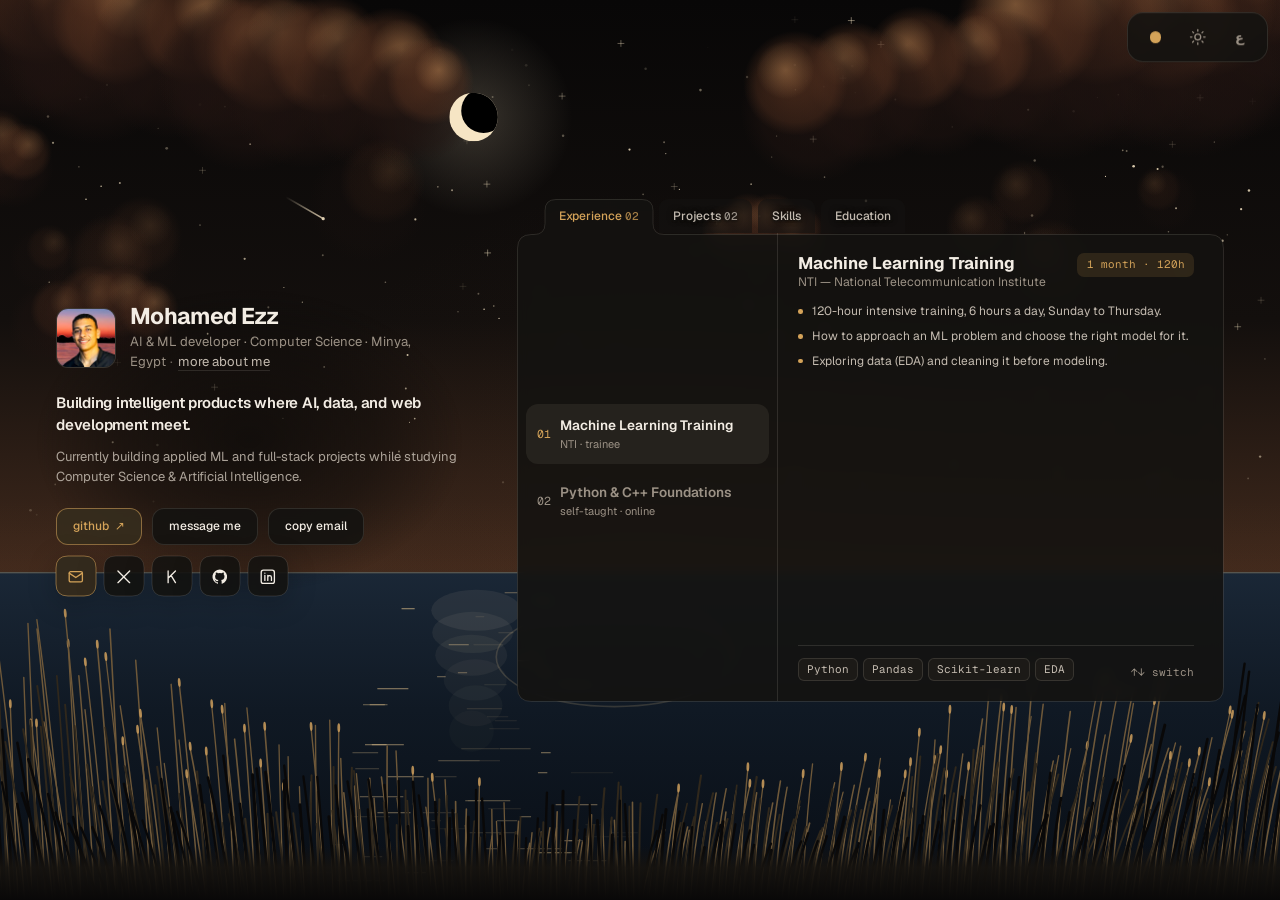
==== commit 9fc210bc: "Portfolio v3: multi-page EN/AR site, smooth landscape background, message dialog" ====
--- a/index.html
+++ b/index.html
@@ -1,71 +1,58 @@
-<!DOCTYPE html>
-<html lang="en" dir="ltr" data-palette="nile-silt" data-theme="dark" class="is-world-entering">
+<!doctype html>
+<html lang="en" dir="ltr" data-theme="dark" data-palette="nile-silt">
 <head>
-<meta charset="UTF-8">
-<meta name="viewport" content="width=device-width, initial-scale=1.0">
-<title>Mohamed Ezz — AI & Machine Learning Developer</title>
+<meta charset="utf-8">
+<meta name="viewport" content="width=device-width, initial-scale=1">
+<title>Mohamed Ezz — AI &amp; Machine Learning Developer</title>
+<meta name="description" content="Mohamed Ezz, AI &amp; machine learning developer. Machine learning and full-stack web projects.">
 <link rel="icon" href="favicon.ico" sizes="any">
 <link rel="icon" type="image/png" sizes="32x32" href="favicon-32.png">
 <link rel="apple-touch-icon" href="apple-touch-icon.png">
-<meta name="description" content="Mohamed Ezz — AI & Machine Learning Developer. Portfolio of machine learning and full-stack web projects.">
-<link rel="preconnect" href="https://fonts.googleapis.com">
-<link rel="preconnect" href="https://fonts.gstatic.com" crossorigin>
-<link href="https://fonts.googleapis.com/css2?family=Geist:wght@100..900&family=Geist+Mono:wght@400;500;600&display=swap" rel="stylesheet">
-<link rel="stylesheet" href="style.css">
+<link rel="preload" href="assets/fonts/geist-latin-wght-normal.woff2" as="font" type="font/woff2" crossorigin>
+<link rel="preload" href="assets/fonts/geist-mono-latin-wght-normal.woff2" as="font" type="font/woff2" crossorigin>
+<script>(function(h){try{var p=localStorage.getItem('palette'),t=localStorage.getItem('main-theme');if(p)h.dataset.palette=p;if(t)h.dataset.theme=t}catch(e){}})(document.documentElement)</script>
+<link rel="stylesheet" href="css/style.css">
 </head>
-<body>
-<canvas class="scene" aria-hidden="true"></canvas>
-
-<nav class="dock" aria-label="utilities">
-  <button class="dbtn" id="palBtn" aria-label="palette" aria-haspopup="listbox" aria-expanded="false">
-    <svg class="morph" aria-hidden="true"><path class="mpath"/></svg>
-    <span class="pal-dot" aria-hidden="true"></span>
-  </button>
-  <button class="dbtn" id="themeBtn" aria-label="toggle light / dark">
-    <svg class="morph" aria-hidden="true"><path class="mpath"/></svg>
-    <span class="dic" aria-hidden="true"></span>
-  </button>
-  <button class="dbtn" id="langBtn" aria-label="switch language">
-    <svg class="morph" aria-hidden="true"><path class="mpath"/></svg>
-    <span class="dlg-label" aria-hidden="true">ع</span>
-  </button>
-</nav>
-<div class="pal-pop" id="palMenu" role="listbox" aria-label="palette"></div>
-
-<main class="shell">
-  <div class="grid">
-    <section class="ident">
-      <div class="who">
-        <div class="avatar" role="img" aria-label="Mohamed Ezz"></div>
-        <div class="who-txt">
-          <h1 data-t="name"></h1>
-          <div class="sub"><span data-t="sub"></span><span class="sep" aria-hidden="true">·</span><button class="more" id="moreBtn" data-t="more"></button></div>
-        </div>
-      </div>
-      <p class="pitch" data-t="pitch"></p>
-      <p class="pitch2" data-t="pitch2"></p>
-      <div class="btns">
-        <a class="btn primary jelly" href="https://github.com/mohamedezzmnu" target="_blank" rel="noopener">github <span class="arr">↗</span></a>
-        <button class="btn jelly" id="msgBtn" data-t="msg"></button>
-        <button class="btn jelly" id="copyBtn" data-t="copy"></button>
-      </div>
-      <div class="icons" id="icons"></div>
-    </section>
-    <section class="panel-col" id="panelCol">
-      <svg class="poutline" aria-hidden="true">
-        <defs><clipPath id="pclip" clipPathUnits="userSpaceOnUse"><path id="pclipPath"/></clipPath></defs>
-        <path id="pstroke" fill="none"/>
-      </svg>
-      <div class="pbg" aria-hidden="true"></div>
-      <div class="tabs" id="tabs" role="tablist" aria-label="sections"></div>
-      <div class="panel" id="panel" role="tabpanel"></div>
-    </section>
+<body class="home">
+<script>if(!matchMedia('(prefers-reduced-motion: reduce)').matches){document.documentElement.classList.add('is-world-entering');setTimeout(function(){if(!window.__booted)document.documentElement.classList.remove('is-world-entering')},3000)}</script>
+<canvas id="scene" aria-hidden="true"></canvas>
+<aside class="dock" aria-label="controls">
+  <button class="dock-btn morph" id="paletteBtn" aria-haspopup="listbox" aria-expanded="false" aria-label="palette" data-label="palette"><span class="swatch"></span></button>
+  <button class="dock-btn morph" id="themeBtn" aria-label="switch to light mode" data-label="light" data-light="light" data-dark="dark" data-aria-light="switch to light mode" data-aria-dark="switch to dark mode"><svg class="ico sun" viewBox="0 0 24 24" aria-hidden="true" fill="none" stroke="currentColor" stroke-width="1.8" stroke-linecap="round"><circle cx="12" cy="12" r="4"/><path d="M12 2v2M12 20v2M2 12h2M20 12h2M4.9 4.9l1.4 1.4M17.7 17.7l1.4 1.4M4.9 19.1l1.4-1.4M17.7 6.3l1.4-1.4"/></svg><svg class="ico moon" viewBox="0 0 24 24" aria-hidden="true" fill="none" stroke="currentColor" stroke-width="1.8" stroke-linejoin="round"><path d="M20 14.5A8.5 8.5 0 0 1 9.5 4 8.5 8.5 0 1 0 20 14.5z"/></svg></button>
+  <a class="dock-btn morph" href="ar/" aria-label="العربية" data-label="العربية"><span class="lang-glyph">ع</span></a>
+</aside>
+<div class="palette-pop" id="palettePop" role="listbox" aria-label="palette" hidden>
+  <button role="option" class="pal-opt" data-value="nile-silt" aria-selected="false"><span class="pal-dot"></span>nile silt</button>
+  <button role="option" class="pal-opt" data-value="deep-moss" aria-selected="false"><span class="pal-dot"></span>deep moss</button>
+  <button role="option" class="pal-opt" data-value="basalt" aria-selected="false"><span class="pal-dot"></span>basalt</button>
+  <button role="option" class="pal-opt" data-value="nocturne" aria-selected="false"><span class="pal-dot"></span>nocturne</button>
+</div>
+<div class="shell">
+<main>
+<div class="zones">
+  <div class="identity">
+    <div class="head-row" data-enter="head">
+      <img class="avatar" src="assets/avatar.jpg" width="60" height="60" alt="Mohamed Ezz">
+      <div class="who"><h1>Mohamed Ezz</h1><p class="role">AI & ML developer · Computer Science · Minya, Egypt<span class="sep">·</span><a href="about/">more about me</a></p></div>
+    </div>
+    <p class="bio1" data-enter="bio1">Building intelligent products where AI, data, and web development meet.</p>
+    <p class="bio2" data-enter="bio2">Currently building applied ML and full-stack projects while studying Computer Science &amp; Artificial Intelligence.</p>
+    <div class="cta-row" data-enter="cta"><a class="cta primary jelly" href="https://github.com/mohamedezzmnu" target="_blank" rel="noopener">github <span aria-hidden="true">↗</span></a><button class="cta secondary jelly" id="msgBtn" data-dlg="{&quot;cta&quot;: &quot;Let&#x27;s build something real.&quot;, &quot;name&quot;: &quot;name&quot;, &quot;email&quot;: &quot;email&quot;, &quot;msg&quot;: &quot;message&quot;, &quot;send&quot;: &quot;send message&quot;, &quot;sending&quot;: &quot;sending...&quot;, &quot;ok&quot;: &quot;Message sent — I&#x27;ll get back to you soon.&quot;, &quot;err&quot;: &quot;Something went wrong — please try again or email me directly.&quot;, &quot;links&quot;: [[&quot;email&quot;, &quot;mailto:mohamedezzmnu@gmail.com&quot;, &quot;mohamedezzmnu@gmail.com&quot;], [&quot;x&quot;, &quot;https://x.com/ezz1611&quot;, &quot;↗&quot;], [&quot;kaggle&quot;, &quot;https://www.kaggle.com/mohamedezzf&quot;, &quot;↗&quot;], [&quot;github&quot;, &quot;https://github.com/mohamedezzmnu&quot;, &quot;↗&quot;], [&quot;linkedin&quot;, &quot;https://www.linkedin.com/in/mohamed-ezz-45825a390&quot;, &quot;↗&quot;]]}"><span>message me</span></button><button class="cta secondary jelly" id="copyBtn" data-email="mohamedezzmnu@gmail.com" data-copied="copied"><span>copy email</span></button></div>
+    <div class="icon-row" data-enter="icons"><a class="icon-btn morph accent" href="mailto:mohamedezzmnu@gmail.com" aria-label="email" data-label="email"><svg class="ico" viewBox="0 0 24 24" aria-hidden="true" fill="none" stroke="currentColor" stroke-width="1.8" stroke-linecap="round" stroke-linejoin="round"><rect x="3" y="5" width="18" height="14" rx="2"/><path d="m3 7 9 6 9-6"/></svg></a><a class="icon-btn morph" href="https://x.com/ezz1611" target="_blank" rel="noopener" aria-label="x" data-label="x"><svg class="ico" viewBox="0 0 24 24" aria-hidden="true" fill="none" stroke="currentColor" stroke-width="1.8" stroke-linecap="round" stroke-linejoin="round"><path d="M4 4l16 16M20 4 4 20"/></svg></a><a class="icon-btn morph" href="https://www.kaggle.com/mohamedezzf" target="_blank" rel="noopener" aria-label="kaggle" data-label="kaggle"><svg class="ico" viewBox="0 0 24 24" aria-hidden="true" fill="none" stroke="currentColor" stroke-width="1.8" stroke-linecap="round" stroke-linejoin="round"><path d="M7 4v16M17 4l-9 9M11 10l6 10"/></svg></a><a class="icon-btn morph" href="https://github.com/mohamedezzmnu" target="_blank" rel="noopener" aria-label="github" data-label="github"><svg class="ico" viewBox="0 0 24 24" aria-hidden="true" fill="currentColor"><path d="M12 2a10 10 0 0 0-3.16 19.49c.5.09.68-.22.68-.48v-1.7c-2.78.6-3.37-1.34-3.37-1.34-.45-1.16-1.11-1.47-1.11-1.47-.91-.62.07-.61.07-.61 1 .07 1.53 1.03 1.53 1.03.9 1.52 2.34 1.08 2.91.83.09-.65.35-1.09.63-1.34-2.22-.25-4.55-1.11-4.55-4.94 0-1.09.39-1.98 1.03-2.68-.1-.25-.45-1.27.1-2.65 0 0 .84-.27 2.75 1.02a9.5 9.5 0 0 1 5 0c1.91-1.29 2.75-1.02 2.75-1.02.55 1.38.2 2.4.1 2.65.64.7 1.03 1.59 1.03 2.68 0 3.84-2.34 4.69-4.57 4.94.36.31.68.92.68 1.85V21c0 .27.18.58.69.48A10 10 0 0 0 12 2z"/></svg></a><a class="icon-btn morph" href="https://www.linkedin.com/in/mohamed-ezz-45825a390" target="_blank" rel="noopener" aria-label="linkedin" data-label="linkedin"><svg class="ico" viewBox="0 0 24 24" aria-hidden="true" fill="none" stroke="currentColor" stroke-width="1.8" stroke-linecap="round" stroke-linejoin="round"><rect x="3" y="3" width="18" height="18" rx="3"/><path d="M8 10v7M8 7v.01M12 17v-7m0 3a2.5 2.5 0 0 1 5 0v4"/></svg></a></div>
   </div>
+  <div class="panel" data-enter="panel">
+    <div class="folder">
+      <div class="folder-bg" aria-hidden="true"></div>
+      <svg class="folder-line" aria-hidden="true"><path/></svg>
+      <div class="tabbar" role="tablist"><button class="tab" role="tab" id="tab-experience" aria-controls="panel-experience" aria-selected="true" tabindex="0">Experience <span class="count ltr">02</span></button><button class="tab" role="tab" id="tab-projects" aria-controls="panel-projects" aria-selected="false" tabindex="-1">Projects <span class="count ltr">02</span></button><button class="tab" role="tab" id="tab-stack" aria-controls="panel-stack" aria-selected="false" tabindex="-1">Skills</button><button class="tab" role="tab" id="tab-education" aria-controls="panel-education" aria-selected="false" tabindex="-1">Education</button></div>
+      <div class="panel-box"><div class="tab-panel is-active" role="tabpanel" id="panel-experience" aria-labelledby="tab-experience"><div class="master"><div class="rail" role="listbox" aria-label="experience"><div class="rail-stage"><div class="drum-item" role="option" id="experience-opt-0" aria-selected="true" tabindex="0"><span class="drum-num ltr">01</span><span class="drum-text"><span class="drum-title">Machine Learning Training</span><span class="drum-sub">NTI · trainee</span></span></div><div class="drum-item" role="option" id="experience-opt-1" aria-selected="false" tabindex="-1"><span class="drum-num ltr">02</span><span class="drum-text"><span class="drum-title">Python &amp; C++ Foundations</span><span class="drum-sub">self-taught · online</span></span></div></div></div><div class="inspector"><article class="entry is-active" aria-labelledby="experience-opt-0"><div class="entry-top"><div class="heading-row"><div class="heading-main"><h2 class="entry-title">Machine Learning Training</h2><p class="entry-sub">NTI — National Telecommunication Institute</p></div><span class="date-pill">1 month · 120h</span></div><ul class="impact"><li>120-hour intensive training, 6 hours a day, Sunday to Thursday.</li><li>How to approach an ML problem and choose the right model for it.</li><li>Exploring data (EDA) and cleaning it before modeling.</li></ul></div><div class="entry-foot"><ul class="chips"><li class="chip ltr">Python</li><li class="chip ltr">Pandas</li><li class="chip ltr">Scikit-learn</li><li class="chip ltr">EDA</li></ul><span class="wheel-hint">↑↓ switch</span></div></article><article class="entry" aria-labelledby="experience-opt-1"><div class="entry-top"><div class="heading-row"><div class="heading-main"><h2 class="entry-title">Python &amp; C++ Foundations</h2><p class="entry-sub">Independent study — YouTube</p></div><span class="date-pill">self-taught</span></div><ul class="impact"><li>Built core programming fundamentals in Python and C++.</li><li>Did it before applying them to real projects.</li></ul></div><div class="entry-foot"><ul class="chips"><li class="chip ltr">Python</li><li class="chip ltr">C++</li></ul><span class="wheel-hint">↑↓ switch</span></div></article></div></div></div><div class="tab-panel" role="tabpanel" id="panel-projects" aria-labelledby="tab-projects"><div class="master"><div class="rail" role="listbox" aria-label="projects"><div class="rail-stage"><div class="drum-item" role="option" id="projects-opt-0" aria-selected="true" tabindex="0"><span class="drum-num ltr">01</span><span class="drum-text"><span class="drum-title">Gymez</span><span class="drum-sub">full-stack fitness platform</span></span></div><div class="drum-item" role="option" id="projects-opt-1" aria-selected="false" tabindex="-1"><span class="drum-num ltr">02</span><span class="drum-text"><span class="drum-title">Bank Term Deposit Prediction</span><span class="drum-sub">solo · data prep to deployment</span></span></div></div></div><div class="inspector"><article class="entry is-active" aria-labelledby="projects-opt-0"><div class="entry-top"><div class="heading-row"><div class="heading-main"><h2 class="entry-title">Gymez</h2><p class="entry-sub">Full-stack developer</p></div><div class="pills"><a class="pill accent" href="https://github.com/mohamedezzmnu/GYMZ.git" target="_blank" rel="noopener">github ↗</a><a class="pill" href="https://gymez.vercel.app/" target="_blank" rel="noopener">live ↗</a><a class="pill" href="work/gymez/">write-up ↗</a></div></div><p class="summary">A full-stack fitness web app that personalizes a user&#x27;s workout and nutrition based on their own body data and goals, instead of giving everyone the same generic plan.</p><div class="pipeline"><code class="ltr">onboarding → rules engine → workout plan → nutrition → progress</code><span class="metric ltr">2 live apis</span></div><ul class="impact"><li>Problem: people starting a fitness journey usually get one-size-fits-all plans that ignore their condition, goals, and lifestyle.</li><li>Approach: a rule-based system (no ML model). User data drives the workout and nutrition logic.</li><li>Built: onboarding, weight tracking, personalized workout plans, a nutrition system, and visual progress charts.</li></ul></div><div class="entry-foot"><ul class="chips"><li class="chip ltr tech" data-tech="next.js">Next.js</li><li class="chip ltr tech" data-tech="supabase">Supabase</li><li class="chip ltr tech" data-tech="exercise image api">Exercise Image API</li><li class="chip ltr tech" data-tech="barcode api">Barcode API</li></ul><span class="wheel-hint">↑↓ switch</span></div></article><article class="entry" aria-labelledby="projects-opt-1"><div class="entry-top"><div class="heading-row"><div class="heading-main"><h2 class="entry-title">Bank Term Deposit Prediction</h2><p class="entry-sub">Solo — data prep, modeling, deployment</p></div><div class="pills"><a class="pill accent" href="https://github.com/mohamedezzmnu/bank-term-deposit-prediction.git" target="_blank" rel="noopener">github ↗</a><a class="pill" href="https://bank-term-deposit-prediction-gamma.vercel.app/" target="_blank" rel="noopener">live ↗</a><a class="pill" href="work/bank/">write-up ↗</a></div></div><p class="summary">Enter a client&#x27;s profile and call details to estimate the odds they subscribe to a term deposit.</p><div class="pipeline"><code class="ltr">eda → cleaning → features → logistic regression → evaluation</code><span class="metric ltr">kaggle data</span></div><ul class="impact"><li>Problem: predict whether a bank client subscribes to a term deposit, from their profile and the marketing call details.</li><li>Dataset: bank marketing data from Kaggle.</li><li>Result: the model was evaluated on unseen test data with classification metrics.</li></ul></div><div class="entry-foot"><ul class="chips"><li class="chip ltr tech" data-tech="python">Python</li><li class="chip ltr tech" data-tech="pandas">Pandas</li><li class="chip ltr tech" data-tech="matplotlib">Matplotlib</li><li class="chip ltr tech" data-tech="seaborn">Seaborn</li><li class="chip ltr tech" data-tech="logistic regression">Logistic Regression</li></ul><span class="wheel-hint">↑↓ switch</span></div></article></div></div></div><div class="tab-panel" role="tabpanel" id="panel-stack" aria-labelledby="tab-stack"><div class="stack"><section class="card"><header class="card-head"><h2 class="card-label">Programming</h2><span class="card-count ltr">03</span></header><ul class="chips"><li class="chip ltr">Python</li><li class="chip ltr">C++</li><li class="chip ltr">JavaScript</li></ul></section><section class="card"><header class="card-head"><h2 class="card-label">Machine Learning</h2><span class="card-count ltr">06</span></header><ul class="chips"><li class="chip ltr">Scikit-learn</li><li class="chip ltr">Logistic Regression</li><li class="chip ltr">Classification</li><li class="chip ltr">Feature Engineering</li><li class="chip ltr">Model Selection</li><li class="chip ltr">Model Evaluation</li></ul></section><section class="card"><header class="card-head"><h2 class="card-label">Data Analysis</h2><span class="card-count ltr">04</span></header><ul class="chips"><li class="chip ltr">Pandas</li><li class="chip ltr">NumPy</li><li class="chip ltr">Data Cleaning</li><li class="chip ltr">EDA</li></ul></section><section class="card"><header class="card-head"><h2 class="card-label">Visualization</h2><span class="card-count ltr">02</span></header><ul class="chips"><li class="chip ltr">Matplotlib</li><li class="chip ltr">Seaborn</li></ul></section><section class="card"><header class="card-head"><h2 class="card-label">Web Development</h2><span class="card-count ltr">02</span></header><ul class="chips"><li class="chip ltr">Next.js</li><li class="chip ltr">Full-stack Web Development</li></ul></section><section class="card"><header class="card-head"><h2 class="card-label">Database</h2><span class="card-count ltr">01</span></header><ul class="chips"><li class="chip ltr">Supabase</li></ul></section><section class="card"><header class="card-head"><h2 class="card-label">Tools</h2><span class="card-count ltr">04</span></header><ul class="chips"><li class="chip ltr">Git</li><li class="chip ltr">GitHub</li><li class="chip ltr">Vercel</li><li class="chip ltr">Jupyter Notebook</li></ul></section></div></div><div class="tab-panel" role="tabpanel" id="panel-education" aria-labelledby="tab-education"><div class="edu"><div class="heading-row"><div class="heading-main"><h2 class="entry-title">Minya National University</h2><p class="entry-sub">B.Sc. Computer Science &amp; Artificial Intelligence</p></div><span class="date-pill ltr">2023/24 — 2027/28</span></div><div class="stats"><div class="stat"><span>degree:</span><strong>B.Sc.</strong></div><div class="stat"><span>focus:</span><strong>CS &amp; AI</strong></div><div class="stat"><span>years:</span><strong>2023/24 – 2027/28</strong></div></div><ul class="impact"><li>Currently in third year.</li><li>Expected graduation: 2027/2028.</li></ul><div class="coursework"><h3>certifications &amp; training</h3><ul class="chips"><li class="chip ltr">NTI · Machine Learning · 120 hours</li><li class="chip ltr">Python (self-taught)</li><li class="chip ltr">C++ (self-taught)</li></ul></div></div></div></div>
+    </div>
+  </div>
+</div>
 </main>
-
-<div class="print-all" id="printAll" aria-hidden="true"></div>
-
-<script src="landscape.js"></script>
-<script src="app.js"></script>
+</div>
+<script src="js/motion.js"></script>
+<script src="js/landscape.js"></script>
+<script src="js/main.js"></script>
 </body>
 </html>
--- a/css/style.css
+++ b/css/style.css
@@ -0,0 +1,337 @@
+@font-face{font-family:'Geist';src:url(../assets/fonts/geist-latin-wght-normal.woff2) format('woff2');font-weight:100 900;font-display:swap}
+@font-face{font-family:'Geist Mono';src:url(../assets/fonts/geist-mono-latin-wght-normal.woff2) format('woff2');font-weight:100 900;font-display:swap}
+
+:root{
+  --sans:'Geist',ui-sans-serif,system-ui,-apple-system,BlinkMacSystemFont,'Segoe UI',Roboto,'Helvetica Neue',Arial,sans-serif;
+  --mono:'Geist Mono',ui-monospace,SFMono-Regular,Menlo,Monaco,Consolas,monospace;
+}
+/* ---------- themes ---------- */
+:root,:root[data-palette=nile-silt][data-theme=dark]{--bg:#0d0c0b;--panel-bg:#141311e0;--panel-solid:#141311;--panel-border:#f2e8d81f;--surface:#1f1c19db;--surface-hover:#28241feb;--surface-active:#2c2823;--chip:#201d19e0;--bio-vignette:#0b0a09bd;--ink:#f3ede4;--body:#c4bbb0;--muted:#9b9185;--accent:#d4a359;--accent-soft:#d4a35924;--accent-border:#d4a3598c;--accent-ink:#120f0b}
+:root[data-palette=deep-moss][data-theme=dark]{--bg:#0b100d;--panel-bg:#111814e0;--panel-solid:#111814;--panel-border:#e1eee61f;--surface:#19221ddb;--surface-hover:#212d26eb;--surface-active:#27362e;--chip:#1c2620e0;--bio-vignette:#080d0bbd;--ink:#eaf0ec;--body:#b1bfb6;--muted:#86988d;--accent:#cbb894;--accent-soft:#cbb89424;--accent-border:#cbb8948c;--accent-ink:#101512}
+:root[data-palette=basalt][data-theme=dark]{--bg:#0e0c0c;--panel-bg:#161413e0;--panel-solid:#161413;--panel-border:#f5eae41f;--surface:#201c1bdb;--surface-hover:#2a2523eb;--surface-active:#302a28;--chip:#231e1de0;--bio-vignette:#0c0a0abd;--ink:#f2ede8;--body:#bfb8b0;--muted:#968d86;--accent:#e07a5f;--accent-soft:#e07a5f26;--accent-border:#e07a5f8c;--accent-ink:#14100f}
+:root[data-palette=nocturne][data-theme=dark]{--bg:#0a0d14;--panel-bg:#12161ee0;--panel-solid:#12161e;--panel-border:#e4ecf821;--surface:#191f2adb;--surface-hover:#222a38eb;--surface-active:#273142;--chip:#1c232fe0;--bio-vignette:#080b12bd;--ink:#eef2f8;--body:#b2bccd;--muted:#8895ad;--accent:#8fb89f;--accent-soft:#8fb89f26;--accent-border:#8fb89f8c;--accent-ink:#0d1210}
+:root[data-palette=nile-silt][data-theme=light]{--bg:#e8dac2;--panel-bg:#f6f1e7eb;--panel-solid:#f6f1e7;--panel-border:#3a2e2229;--surface:#ebe2d3e0;--surface-hover:#e2d7c5f0;--surface-active:#dcd0bc;--chip:#e8dfd0eb;--bio-vignette:#f6f1e7d1;--ink:#1b1612;--body:#3a3129;--muted:#5d5146;--accent:#9c651d;--accent-soft:#9c651d24;--accent-border:#9c651d80;--accent-ink:#faf7f2}
+:root[data-palette=deep-moss][data-theme=light]{--bg:#dce8e0;--panel-bg:#f3f7f3eb;--panel-solid:#f3f7f3;--panel-border:#192b2129;--surface:#e2ebe4e0;--surface-hover:#d6e2d9f0;--surface-active:#ccdcd0;--chip:#dfe9e1eb;--bio-vignette:#f3f7f3d1;--ink:#131c16;--body:#2f4036;--muted:#4f6357;--accent:#7a6136;--accent-soft:#7a613624;--accent-border:#7a61367a;--accent-ink:#f7faf8}
+:root[data-palette=basalt][data-theme=light]{--bg:#eeddd4;--panel-bg:#f8f3efeb;--panel-solid:#f8f3ef;--panel-border:#2d1c1729;--surface:#eee5dee0;--surface-hover:#e5dad2f0;--surface-active:#dfd2c8;--chip:#ebe2dbeb;--bio-vignette:#f8f3efd1;--ink:#1a1514;--body:#3f3431;--muted:#62544f;--accent:#b84b30;--accent-soft:#b84b3024;--accent-border:#b84b307a;--accent-ink:#fbf9f7}
+:root[data-palette=nocturne][data-theme=light]{--bg:#dce6f2;--panel-bg:#f3f7fbeb;--panel-solid:#f3f7fb;--panel-border:#18223229;--surface:#e2eaf3e0;--surface-hover:#d6e1edf0;--surface-active:#cbd9e8;--chip:#dfe8f2eb;--bio-vignette:#f3f7fbd6;--ink:#131822;--body:#313c4f;--muted:#515e74;--accent:#2e6e4d;--accent-soft:#2e6e4d24;--accent-border:#2e6e4d7a;--accent-ink:#f7f9fc}
+
+/* ---------- base ---------- */
+*,*::before,*::after{box-sizing:border-box;margin:0;padding:0}
+html{font-size:16px;line-height:1.55;-webkit-text-size-adjust:100%;background:var(--bg);color-scheme:dark}
+html[data-theme=light]{color-scheme:light}
+html[lang=ar]{line-height:1.7}
+body{font-family:var(--sans);color:var(--body);-webkit-font-smoothing:antialiased;-moz-osx-font-smoothing:grayscale;-webkit-tap-highlight-color:transparent;min-height:100dvh}
+ul{list-style:none}
+a{color:inherit;text-decoration:none}
+button{font:inherit;color:inherit;background:none;border:0;cursor:pointer}
+img{max-width:100%;display:block}
+[hidden]{display:none!important}
+::selection{background:var(--accent);color:var(--accent-ink)}
+:focus-visible{outline:2px solid var(--accent);outline-offset:2px;border-radius:8px}
+.ltr{direction:ltr;unicode-bidi:isolate}
+.ico{width:1.1rem;height:1.1rem}
+.card,.cta,.pill,.date-pill,.drum-item,.dock,.palette-pop{corner-shape:squircle}
+
+/* ---------- scene + layout ---------- */
+#scene{position:fixed;inset:0;width:100vw;height:100dvh;z-index:0;pointer-events:none;display:block}
+html.no-webgl #scene{background:linear-gradient(to bottom,var(--sky-top,#080707),var(--sky-low,#40291c) 63.5%,var(--sea-top,#1a2736) 63.6%,var(--sea-deep,#080d14))}
+.shell{position:relative;z-index:2;min-height:100dvh;display:flex;align-items:center;justify-content:center;padding:clamp(1.5rem,4vh,3rem) 2rem;overflow:clip;pointer-events:none}
+@media (min-width:1024px){.shell{padding-inline:3.5rem}}
+main{max-width:1180px;width:100%}
+.shell main{pointer-events:none}
+.zones{display:grid;grid-template-columns:minmax(0,35%) minmax(0,1fr);align-items:center;gap:2.5rem}
+@media (min-width:1280px){.zones{gap:3.25rem}}
+.identity,.panel{pointer-events:auto}
+
+/* ---------- identity ---------- */
+.identity{position:relative;display:flex;flex-direction:column;min-width:0;z-index:6;isolation:isolate}
+.identity::before{content:"";position:absolute;inset:-4.75rem -4.5rem;z-index:-1;pointer-events:none;background:radial-gradient(ellipse 52% 46% at 48% 48%,var(--bio-vignette) 0%,color-mix(in srgb,var(--bio-vignette) 58%,transparent) 44%,transparent 74%)}
+.head-row{display:flex;gap:.875rem;align-items:center}
+.avatar{width:60px;height:60px;flex:none;border-radius:12px;border:1px solid var(--panel-border);object-fit:cover;object-position:50% 20%;background:var(--surface)}
+.who{display:flex;flex-direction:column;gap:.16rem;min-width:0}
+h1{color:var(--ink)}
+.who h1{font-size:1.42rem;font-weight:700;line-height:1.12;letter-spacing:-.03em}
+.role{font-size:.82rem;color:var(--muted)}
+.role .sep{opacity:.65;margin-inline:.28rem}
+.role a{color:var(--body);border-bottom:1px solid var(--panel-border)}
+.role a:hover{color:var(--accent);border-color:var(--accent-border)}
+.bio1{margin-top:1.25rem;font-size:15px;font-weight:600;line-height:1.42;letter-spacing:-.015em;color:var(--ink)}
+.bio2{margin-top:.75rem;font-size:13px;line-height:1.58;color:var(--body);opacity:.86}
+html[lang=ar] .who h1,html[lang=ar] .bio1,html[lang=ar] .article h1{letter-spacing:0}
+.cta-row{display:flex;flex-wrap:wrap;gap:.625rem;margin-top:1.25rem}
+.cta{display:inline-flex;align-items:center;gap:.38rem;padding:.5rem 1rem;border-radius:12px;font-size:.75rem;font-weight:500;text-transform:lowercase;backdrop-filter:blur(6px);-webkit-backdrop-filter:blur(6px);transition:background .14s,color .14s,border-color .14s}
+.cta.primary{background:color-mix(in srgb,var(--accent) 16%,var(--panel-bg));color:var(--accent);border:1px solid var(--accent-border)}
+.cta.primary:hover{background:var(--accent);color:var(--accent-ink);border-color:var(--accent)}
+.cta.secondary{background:var(--panel-bg);color:var(--ink);border:1px solid var(--panel-border)}
+.cta.secondary:hover{background:var(--surface-hover)}
+.cta.secondary.is-copied{background:var(--accent-soft);color:var(--accent);border-color:var(--accent-border)}
+.icon-row{display:flex;flex-wrap:wrap;gap:.5rem;margin-top:.75rem}
+
+/* morph buttons */
+.morph{position:relative;display:inline-grid;place-items:center;flex:none;isolation:isolate}
+.morph>.ico,.morph>.swatch,.morph>.lang-glyph{position:relative;z-index:1}
+.morph .blob{position:absolute;inset-block-start:0;left:0;width:100%;height:100%;overflow:visible;z-index:0;pointer-events:none}
+.morph .blob path{vector-effect:non-scaling-stroke;stroke-width:1px}
+.morph .tip{position:absolute;z-index:1;white-space:nowrap;font-family:var(--mono);text-transform:lowercase;pointer-events:none;opacity:0;line-height:26px;height:26px;text-align:center;direction:ltr}
+html[lang=ar] .morph .tip{direction:rtl}
+.morph.is-open{z-index:20}
+.icon-btn{width:40px;height:40px;color:var(--ink)}
+.icon-btn .blob{filter:drop-shadow(0 6px 14px rgba(0,0,0,.24))}
+.icon-btn .blob path{fill:var(--panel-bg);stroke:var(--panel-border)}
+.icon-btn .tip{font-size:.66rem;color:var(--ink)}
+.icon-btn.is-hot .blob path{fill:var(--surface-active)}
+.icon-btn.accent{color:var(--accent)}
+.icon-btn.accent .blob path{fill:color-mix(in srgb,var(--accent) 16%,var(--panel-solid));stroke:var(--accent-border)}
+.icon-btn.accent.is-hot{color:var(--accent-ink)}
+.icon-btn.accent.is-hot .blob path{fill:var(--accent);stroke:var(--accent)}
+.icon-btn.accent .tip{color:var(--accent-ink)}
+
+/* ---------- dock + palette ---------- */
+.dock{position:fixed;z-index:40;inset-inline-end:1rem;top:0;bottom:0;margin-block:auto;height:max-content;display:flex;flex-direction:column;gap:.875rem;padding:.875rem .625rem;background:var(--panel-bg);border:1px solid var(--panel-border);border-radius:16px;backdrop-filter:blur(6px);-webkit-backdrop-filter:blur(6px)}
+.dock-btn{width:34px;height:34px;color:var(--muted)}
+.dock-btn:hover{color:var(--ink)}
+.dock-btn .blob path{fill:transparent;stroke:transparent}
+.dock-btn.is-hot .blob path{fill:var(--surface-active);stroke:var(--panel-border)}
+.dock-btn .tip{font-size:.67rem;color:var(--ink)}
+.swatch{width:.72rem;height:.72rem;border-radius:50%;background:var(--accent)}
+.lang-glyph{font-size:.82rem;font-weight:600;line-height:1}
+[data-theme=dark] .ico.moon,[data-theme=light] .ico.sun{display:none}
+.palette-pop{position:fixed;z-index:45;min-width:10.5rem;padding:.4rem;display:flex;flex-direction:column;gap:.2rem;border-radius:15px;background:var(--panel-bg);border:1px solid var(--panel-border);backdrop-filter:blur(8px);-webkit-backdrop-filter:blur(8px);box-shadow:0 12px 28px rgba(0,0,0,.26);inset-inline-end:4.5rem;top:0;bottom:0;margin-block:auto;height:max-content;transform-origin:right center}
+[dir=rtl] .palette-pop{transform-origin:left center}
+.pal-opt{display:flex;align-items:center;gap:.55rem;width:100%;padding:.45rem .65rem;border-radius:10px;font-size:.78rem;text-transform:lowercase;color:var(--body);text-align:start}
+.pal-opt:hover{background:var(--surface-hover)}
+.pal-opt[aria-selected=true]{background:var(--accent-soft);color:var(--accent);font-weight:600}
+.pal-dot{width:.8rem;height:.8rem;border-radius:50%;border:1px solid currentColor;display:grid;place-items:center;flex:none}
+.pal-dot::after{content:"";width:.4rem;height:.4rem;border-radius:50%;background:var(--dot)}
+[data-value=nile-silt]{--dot:#d4a359}[data-value=deep-moss]{--dot:#cbb894}[data-value=basalt]{--dot:#e07a5f}[data-value=nocturne]{--dot:#8fb89f}
+[data-theme=light] [data-value=nile-silt]{--dot:#9c651d}[data-theme=light] [data-value=deep-moss]{--dot:#7a6136}[data-theme=light] [data-value=basalt]{--dot:#b84b30}[data-theme=light] [data-value=nocturne]{--dot:#2e6e4d}
+@media (max-width:1324px){
+  .dock{flex-direction:row;top:.75rem;bottom:auto;margin:0;inset-inline-end:.75rem;gap:.5rem;padding:.45rem .65rem}
+  .palette-pop{top:4.35rem;bottom:auto;margin:0;inset-inline-end:.75rem;transform-origin:top right}
+  [dir=rtl] .palette-pop{transform-origin:top left}
+}
+
+/* ---------- panel ---------- */
+.panel{position:relative;isolation:isolate;min-width:0}
+.folder{position:relative}
+.folder-bg{position:absolute;inset:0;z-index:0;background:var(--panel-bg);backdrop-filter:blur(6px);-webkit-backdrop-filter:blur(6px)}
+.folder-line{position:absolute;inset:0;width:100%;height:100%;z-index:5;pointer-events:none;overflow:visible}
+.folder-line path{fill:none;stroke:var(--panel-border);stroke-width:1;vector-effect:non-scaling-stroke;stroke-linejoin:round}
+.tabbar{position:relative;z-index:3;display:flex;align-items:flex-end;gap:.375rem;padding-inline:1.75rem 1rem}
+.tab{flex:none;font-size:.75rem;font-weight:500;padding:.5rem .875rem;border-radius:9px 9px 0 0;color:var(--muted);white-space:nowrap}
+.tab:not([aria-selected=true]){text-shadow:0 0 3px var(--panel-solid),0 0 6px var(--panel-solid),0 1px 2px var(--panel-solid)}
+.tab:hover{color:var(--ink)}
+.tab:not([aria-selected=true]):hover{background:color-mix(in srgb,var(--panel-solid) 42%,transparent)}
+.tab[aria-selected=true]{color:var(--accent)}
+.tab:focus-visible{outline-offset:-3px}
+.count{font-family:var(--mono);font-size:.69rem;opacity:.75}
+.panel-box{position:relative;z-index:2;height:clamp(400px,52vh,470px);border-radius:14px;overflow:hidden;display:flex;flex-direction:column}
+.tab-panel{display:none;flex:1;min-height:0;height:100%}
+.tab-panel.is-active{display:flex;flex-direction:column}
+.tab-panel.is-leaving{display:flex;flex-direction:column;position:absolute;inset:0;pointer-events:none}
+.master{flex:1;min-height:0;display:grid;grid-template-columns:37% minmax(0,63%);grid-template-rows:minmax(0,1fr)}
+.rail{border-inline-end:1px solid var(--panel-border);user-select:none;cursor:ns-resize;min-width:0;display:flex}
+.rail-stage{flex:1;min-width:0;display:flex;flex-direction:column;justify-content:center;gap:.45rem;padding:.75rem .55rem}
+.drum-item{height:60px;flex:0 0 60px;display:flex;align-items:center;gap:.55rem;padding:.5rem .7rem;border-radius:12px;color:var(--muted);cursor:pointer}
+.drum-item:hover{color:var(--body)}
+.drum-item[aria-selected=true]{background:var(--surface-hover);color:var(--ink)}
+.drum-num{font-family:var(--mono);font-size:.72rem}
+.drum-item[aria-selected=true] .drum-num{color:var(--accent)}
+.drum-text{display:flex;flex-direction:column;min-width:0}
+.drum-title,.drum-sub{white-space:nowrap;overflow:hidden;text-overflow:ellipsis}
+.drum-title{font-size:.85rem;font-weight:600}
+.drum-sub{font-size:.69rem;color:var(--muted)}
+.inspector{min-width:0;min-height:0;padding:1.25rem;overflow-y:auto;overscroll-behavior:contain;scrollbar-width:thin;scrollbar-gutter:stable;scrollbar-color:var(--panel-border) transparent}
+.entry{display:none;flex-direction:column;justify-content:space-between;gap:.75rem;min-height:100%}
+.entry.is-active{display:flex}
+.entry-top{display:flex;flex-direction:column;gap:.65rem}
+.heading-row{display:flex;flex-wrap:wrap;justify-content:space-between;align-items:flex-start;gap:.5rem}
+.heading-main{min-width:0;flex:1 1 12rem}
+.entry-title{font-size:1.05rem;font-weight:700;line-height:1.25;color:var(--ink);overflow-wrap:anywhere}
+.entry-sub{font-size:.76rem;color:var(--muted);line-height:1.45}
+.date-pill{background:var(--accent-soft);color:var(--accent);font-family:var(--mono);font-size:.68rem;text-transform:lowercase;padding:.2rem .58rem;border-radius:7px;white-space:nowrap}
+.pills{display:flex;flex-wrap:wrap;gap:.35rem}
+.pill{display:inline-block;font-family:var(--mono);font-size:.68rem;text-transform:lowercase;padding:.2rem .55rem;border-radius:7px;background:var(--surface);border:1px solid var(--panel-border);color:var(--body);white-space:nowrap}
+.pill:hover{background:var(--surface-hover);color:var(--ink)}
+.pill.accent{background:var(--accent-soft);border-color:var(--accent-border);color:var(--accent)}
+.pill.accent:hover{background:var(--accent);color:var(--accent-ink)}
+.summary{font-size:.79rem;line-height:1.45}
+.pipeline{display:flex;justify-content:space-between;align-items:center;gap:.55rem;border-radius:8px;border:1px solid var(--panel-border);background:color-mix(in srgb,var(--bg) 55%,var(--panel-solid));padding:.46rem .7rem}
+.pipeline code{font-family:var(--mono);font-size:11px;color:var(--body)}
+.metric{background:var(--accent-soft);color:var(--accent);font-family:var(--mono);font-size:11px;font-weight:600;border-radius:6px;padding:.14rem .48rem;white-space:nowrap}
+.impact{display:flex;flex-direction:column;gap:.4rem}
+.impact li{position:relative;font-size:12px;line-height:1.54;color:var(--body);padding-inline-start:.85rem}
+.impact li::before{content:"";position:absolute;inset-inline-start:0;top:.58em;width:.28rem;height:.28rem;border-radius:50%;background:var(--accent)}
+.entry-foot{border-top:1px solid var(--panel-border);padding-top:.75rem;display:flex;justify-content:space-between;align-items:flex-end;gap:.6rem}
+.chips{display:flex;flex-wrap:wrap;gap:.3rem}
+.chip{font-family:var(--mono);font-size:11px;padding:.125rem .5rem;border-radius:6px;background:var(--surface);border:1px solid var(--panel-border);color:var(--body)}
+.chip.tech{--tech:var(--accent);background:color-mix(in srgb,var(--tech) 15%,var(--chip));border-color:color-mix(in srgb,var(--tech) 26%,transparent);color:var(--tech);font-weight:500}
+[data-theme=light] .chip.tech{background:color-mix(in srgb,var(--tech) 13%,var(--surface))}
+.chip[data-tech=python]{--tech:#5ca2f5}.chip[data-tech=pandas]{--tech:#b692f6}.chip[data-tech=matplotlib]{--tech:#5bc0eb}.chip[data-tech=seaborn]{--tech:#46d9b4}.chip[data-tech="logistic regression"]{--tech:#e4a955}.chip[data-tech="next.js"]{--tech:#e4e4e7}.chip[data-tech=supabase]{--tech:#52d1a0}.chip[data-tech="exercise image api"]{--tech:#f2884b}.chip[data-tech="barcode api"]{--tech:#f28479}
+[data-theme=light] .chip[data-tech=python]{--tech:#2563af}[data-theme=light] .chip[data-tech=pandas]{--tech:#673ab7}[data-theme=light] .chip[data-tech=matplotlib]{--tech:#0e6da1}[data-theme=light] .chip[data-tech=seaborn]{--tech:#0e7c61}[data-theme=light] .chip[data-tech="logistic regression"]{--tech:#9a6012}[data-theme=light] .chip[data-tech="next.js"]{--tech:#27272a}[data-theme=light] .chip[data-tech=supabase]{--tech:#197856}[data-theme=light] .chip[data-tech="exercise image api"]{--tech:#ba4810}[data-theme=light] .chip[data-tech="barcode api"]{--tech:#b83b32}
+.wheel-hint{font-family:var(--mono);font-size:11px;color:var(--muted);white-space:nowrap}
+
+.stack{flex:1;min-height:0;overflow-y:auto;display:grid;grid-template-columns:repeat(2,minmax(0,1fr));grid-auto-rows:min-content;align-content:start;gap:.85rem;padding:1.15rem 1.25rem;scrollbar-width:thin}
+.card{border-radius:13px;border:1px solid var(--panel-border);background:color-mix(in srgb,var(--surface) 72%,transparent);padding:.95rem 1.05rem;display:flex;min-height:0;flex-direction:column;gap:.7rem;transition:border-color .14s,background .14s}
+.card:hover{border-color:color-mix(in srgb,var(--accent) 34%,var(--panel-border));background:var(--surface)}
+.card-head{display:flex;justify-content:space-between;align-items:center;border-bottom:1px solid var(--panel-border);padding-bottom:.5rem}
+.card-label{display:flex;align-items:center;gap:.4rem;font-family:var(--mono);font-size:.73rem;font-weight:600;color:var(--accent)}
+.card-label::before{content:"";width:5px;height:5px;border-radius:50%;background:var(--accent)}
+.card-count{font-family:var(--mono);font-size:.67rem;color:var(--muted);opacity:.85}
+.card .chips{gap:.42rem}
+.card .chip{font-size:11.5px;padding:.28rem .62rem;border-radius:7px;background:color-mix(in srgb,var(--bg) 42%,var(--chip));color:var(--ink);transition:transform .14s,background .14s,color .14s,border-color .14s}
+.card .chip:hover{border-color:var(--accent-border);background:var(--accent-soft);color:var(--accent);transform:translateY(-1px)}
+
+.edu{flex:1;min-height:0;overflow-y:auto;display:flex;flex-direction:column;gap:.75rem;padding:1.25rem 1.35rem}
+.stats{display:grid;grid-template-columns:repeat(3,1fr);border-block:1px solid var(--panel-border)}
+.stat{font-family:var(--mono);font-size:11px;padding:.45rem .5rem;display:flex;flex-direction:column}
+.stat+.stat{border-inline-start:1px solid var(--panel-border)}
+.stat span{color:var(--muted)}
+.stat strong{color:var(--ink);font-weight:500}
+.coursework{margin-block-start:auto;border-radius:12px;background:var(--surface);border:1px solid var(--panel-border);padding:.75rem .9rem;display:flex;flex-direction:column;gap:.45rem}
+.coursework h3{font-family:var(--mono);font-size:.68rem;color:var(--muted);font-weight:400;text-transform:lowercase}
+
+/* ---------- breakpoints ---------- */
+@media (min-width:960px) and (max-width:1199px){
+  .master{grid-template-columns:32% minmax(0,68%)}
+  .panel-box{height:clamp(460px,64vh,500px)}
+}
+@media (min-width:960px) and (max-width:1324px) and (max-height:480px){
+  .shell{align-items:flex-start;padding-top:4.5rem}
+}
+@media (max-width:959px){
+  .shell{align-items:flex-start;height:auto;padding:4.75rem 1.25rem 5rem}
+  .zones{grid-template-columns:minmax(0,1fr);gap:2rem}
+  .identity::before{inset:-3rem -1rem}
+  .tabbar{overflow-x:auto;scrollbar-width:none;gap:.2rem;padding-inline:1.1rem}
+  .tabbar::-webkit-scrollbar{display:none}
+  .tab{min-height:40px}
+  .panel-box{height:auto;min-height:360px}
+  .master{grid-template-columns:minmax(0,1fr);grid-template-rows:auto auto}
+  .rail{border-inline-end:0;border-bottom:1px solid var(--panel-border);min-height:88px;overflow-x:auto;scrollbar-width:none;cursor:default}
+  .rail-stage{flex:none;flex-direction:row;justify-content:flex-start;align-items:center}
+  .drum-item{flex:none;width:auto;max-width:min(75vw,18rem)}
+  .inspector{overflow:visible;height:auto;scrollbar-gutter:auto}
+  .wheel-hint{display:none}
+  .stack{grid-template-columns:minmax(0,1fr);grid-template-rows:none;overflow:visible}
+  .edu{min-height:360px}
+}
+@media (max-width:600px){
+  .shell{padding:4.5rem 1rem 4rem}
+  .zones{gap:1.75rem}
+  .who h1{font-size:clamp(1.2rem,6vw,1.42rem)}
+  .inspector{padding:1rem}
+  .stat{padding-inline:.35rem}
+  .pipeline{align-items:flex-start}
+  .edu{padding:1rem}
+}
+@media (max-width:480px){
+  .tabbar{padding-inline:.9rem}
+  .tab{padding:.5rem .65rem;font-size:.73rem}
+}
+@media (max-width:379px){
+  .tabbar{padding-inline:.75rem;gap:.2rem}
+  .tab{padding-inline:.55rem;font-size:.7rem}
+  .tab .count{display:none}
+  .avatar{width:52px;height:52px}
+}
+
+/* ---------- intro ---------- */
+.is-world-entering [data-enter],.is-world-entering .dock{opacity:0}
+
+/* ---------- inner pages ---------- */
+.progress{position:fixed;top:0;inset-inline-start:0;height:2px;width:0;background:var(--accent);box-shadow:0 0 10px var(--accent);z-index:60}
+.top-glow{position:fixed;inset:0 0 auto;height:420px;pointer-events:none;background:radial-gradient(ellipse 60% 100% at 50% 0,var(--accent-soft),transparent 70%);z-index:0}
+.topbar{position:sticky;top:0;z-index:30;backdrop-filter:blur(14px);-webkit-backdrop-filter:blur(14px);background:color-mix(in srgb,var(--bg) 94%,transparent);border-bottom:1px solid var(--panel-border)}
+.topbar-in{max-width:44rem;margin-inline:auto;padding:.72rem 1.25rem;display:flex;align-items:center;gap:.55rem;font-size:.8rem}
+.brand{font-weight:700;color:var(--ink);white-space:nowrap}
+[dir=rtl] .brand .arrow{display:inline-block;transform:scaleX(-1)}
+.slash{color:var(--muted)}
+.crumb{font-family:var(--mono);color:var(--muted);font-size:.75rem;white-space:nowrap;overflow:hidden;text-overflow:ellipsis;min-width:0}
+.top-controls{margin-inline-start:auto;display:flex;gap:.35rem}
+.round{width:28px;height:28px;border-radius:50%;display:grid;place-items:center;color:var(--muted);flex:none}
+.round:hover{background:var(--surface-hover);color:var(--ink)}
+.round .ico{width:.95rem;height:.95rem}
+.palette-pop.in-top{top:3.3rem;bottom:auto;margin:0;inset-inline-end:max(.75rem,calc(50vw - 22rem));transform-origin:top right}
+[dir=rtl] .palette-pop.in-top{transform-origin:top left}
+.article{position:relative;max-width:44rem;margin-inline:auto;padding:2.5rem 1.25rem 5rem;font-size:1.02rem;line-height:1.72}
+html[lang=ar] .article{line-height:1.9}
+.article h1{font-size:clamp(1.65rem,3.4vw,2.05rem);font-weight:700;letter-spacing:-.025em;line-height:1.22;margin-bottom:.8rem}
+html[lang=ar] .article h1{line-height:1.35}
+.article h2{font-size:1.28rem;font-weight:700;margin:2.5rem 0 .9rem;color:var(--ink);scroll-margin-top:4rem}
+.article p{margin-bottom:1.15rem}
+.article p a{text-decoration:underline;text-decoration-color:var(--accent-border);text-decoration-thickness:1px;text-underline-offset:3px;overflow-wrap:anywhere}
+.article h3{font-size:1.08rem;font-weight:600;color:var(--ink);margin:1.8rem 0 .7rem}
+.article :is(ul,ol):not([class]){margin:0 0 1.15rem;padding-inline-start:1.2rem}
+.article ul:not([class]) li{position:relative}
+.article ul:not([class]) li::before{content:"–";position:absolute;inset-inline-start:-1.1rem;color:var(--accent)}
+.article blockquote{border-inline-start:3px solid var(--accent-border);padding-inline-start:1rem;margin-bottom:1.15rem}
+.article code{font-family:var(--mono);font-size:.88em;background:var(--surface);border-radius:5px;padding:.1rem .35rem}
+.article pre{border-radius:10px;background:var(--surface);padding:1rem 1.15rem;overflow-x:auto;margin-bottom:1.15rem;direction:ltr}
+.article pre code{background:none;padding:0}
+.article img:not([class]){border-radius:12px;border:1px solid var(--panel-border)}
+.article table{display:block;overflow-x:auto;border-collapse:collapse;margin-bottom:1.15rem}
+.article :is(th,td){border:1px solid var(--panel-border);padding:.4rem .7rem}
+.lead{font-size:1.1rem;color:var(--ink);margin-top:1.4rem}
+.a-avatar{width:34px;height:34px;border-radius:9px;object-fit:cover}
+.a-avatar.big{width:60px;height:60px;border-radius:12px;margin-bottom:1rem}
+.byline{display:flex;flex-wrap:wrap;align-items:center;gap:.5rem;font-size:.8rem}
+.a-pill{font-family:var(--mono);font-size:.6875rem;line-height:1.5;border:1px solid var(--panel-border);border-radius:99px;padding:.15rem .6rem;background:var(--panel-bg)}
+.a-pill.metric{background:var(--accent-soft);color:var(--accent);border-color:var(--accent-border)}
+.a-pill.repo:hover{color:var(--accent);border-color:var(--accent-border)}
+.dashed{border:0;border-top:1px dashed var(--panel-border);margin-top:1.4rem}
+.toc{display:flex;flex-wrap:wrap;gap:.4rem;align-items:center;margin-top:1.4rem;font-size:.75rem}
+.toc span{color:var(--muted)}
+.toc a{border:1px solid var(--panel-border);border-radius:99px;padding:.2rem .7rem}
+.toc a:hover{color:var(--accent);border-color:var(--accent-border);background:var(--accent-soft)}
+.a-foot{margin-top:3.5rem;border-top:1px solid var(--panel-border)}
+.notes{display:grid;gap:.7rem;margin-bottom:1.5rem}
+.note-card{display:flex;flex-direction:column;border-radius:12px;background:var(--panel-bg);border:1px solid var(--panel-border);padding:.85rem 1rem;font-size:.85rem;line-height:1.6;transition:transform .14s,border-color .14s}
+.note-card strong{color:var(--ink)}
+.note-card:hover{transform:translateY(-1px);border-color:var(--accent-border)}
+.back-btn{display:inline-block;border-radius:10px;padding:.42rem .85rem;font-size:.78rem;background:var(--accent-soft);border:1px solid var(--accent-border);color:var(--accent)}
+@media (max-width:600px){.article{padding:1.75rem 1rem 4rem}.crumb,.slash{display:none}}
+
+@media (prefers-reduced-motion:reduce){*,*::before,*::after{transition:none!important;animation:none!important;scroll-behavior:auto!important}}
+
+@media print{
+  html,body{background:#fff!important;color:#111!important}
+  :root{--ink:#111!important;--body:#111!important;--muted:#444!important;--accent:#111!important;--bg:#fff!important;--panel-bg:#fff!important;--panel-solid:#fff!important;--surface:#fff!important;--surface-hover:#fff!important;--chip:#fff!important;--accent-soft:#fff!important;--accent-ink:#fff!important;--panel-border:#ccc!important;--accent-border:#999!important}
+  .chip.tech{--tech:#111!important}
+  .morph .blob,.morph .tip{display:none}
+  #scene,.dock,.palette-pop,.wheel-hint,.folder-bg,.folder-line,.tabbar,.progress,.top-glow,.topbar{display:none!important}
+  *,*::before,*::after{backdrop-filter:none!important;box-shadow:none!important}
+  .identity::before{display:none}
+  .shell{display:block;min-height:0;padding:0;overflow:visible}
+  .zones{display:block}
+  .panel-box{height:auto!important;min-height:0;overflow:visible;display:block}
+  .tab-panel{display:block!important;height:auto;margin-top:1.5rem}
+  .master,.stack{display:block;overflow:visible}
+  .rail{display:none}
+  .inspector,.edu{overflow:visible;height:auto;padding:0;min-height:0}
+  .entry{display:flex!important;min-height:0;margin-bottom:1rem}
+  .card{margin-bottom:.6rem;break-inside:avoid}
+  [data-enter]{opacity:1!important;transform:none!important}
+}
+
+/* Arabic: Latin stays Geist Mono, Arabic falls back to a joined system face instead of a monospace one */
+html[lang=ar]{--mono:'Geist Mono',system-ui,-apple-system,'Segoe UI',Tahoma,Arial,sans-serif}
+html[lang=ar] .role{text-transform:none}
+/* readability: inactive tabs sit directly on the bright clouds */
+.tab:not([aria-selected=true]){background:color-mix(in srgb,var(--panel-solid) 62%,transparent);color:var(--body)}
+.tab:not([aria-selected=true]):hover{background:color-mix(in srgb,var(--panel-solid) 85%,transparent);color:var(--ink)}
+
+/* message dialog */
+.ovl{position:fixed;inset:0;z-index:50;display:grid;place-items:center;background:rgba(0,0,0,.45);padding:1rem}
+.dlg{position:relative;width:min(720px,100%);max-height:90dvh;overflow:auto;background:var(--panel-bg);border:1px solid var(--panel-border);border-radius:18px;padding:1.5rem;color:var(--body);backdrop-filter:blur(14px);-webkit-backdrop-filter:blur(14px)}
+.dlg .x{position:absolute;top:.6rem;inset-inline-end:.8rem;font-size:1.5rem;color:var(--muted);line-height:1}
+.dlg .crow{display:grid;grid-template-columns:1fr 1fr;gap:1.5rem}
+@media(max-width:700px){.dlg .crow{grid-template-columns:1fr}}
+.dlg .cta-t{font-size:1.05rem;font-weight:700;color:var(--ink);margin:0 0 .8rem}
+.dlg .links a{display:flex;justify-content:space-between;gap:.6rem;padding:.5rem 0;border-bottom:1px dashed var(--panel-border);font-size:.8rem;color:var(--ink)}
+.dlg .links a span{color:var(--muted);direction:ltr}
+.dlg .form{display:flex;flex-direction:column;gap:.7rem}
+.dlg label{display:block;font-size:.7rem;color:var(--muted);margin-bottom:.2rem}
+.dlg input[type=text],.dlg input[type=email],.dlg textarea{width:100%;background:transparent;border:1px solid var(--panel-border);border-radius:10px;padding:.5rem .65rem;color:var(--ink);font:inherit;font-size:.8rem}
+.dlg textarea{min-height:90px;resize:vertical}
+.dlg .fstatus{font-size:.72rem;color:var(--muted)}
